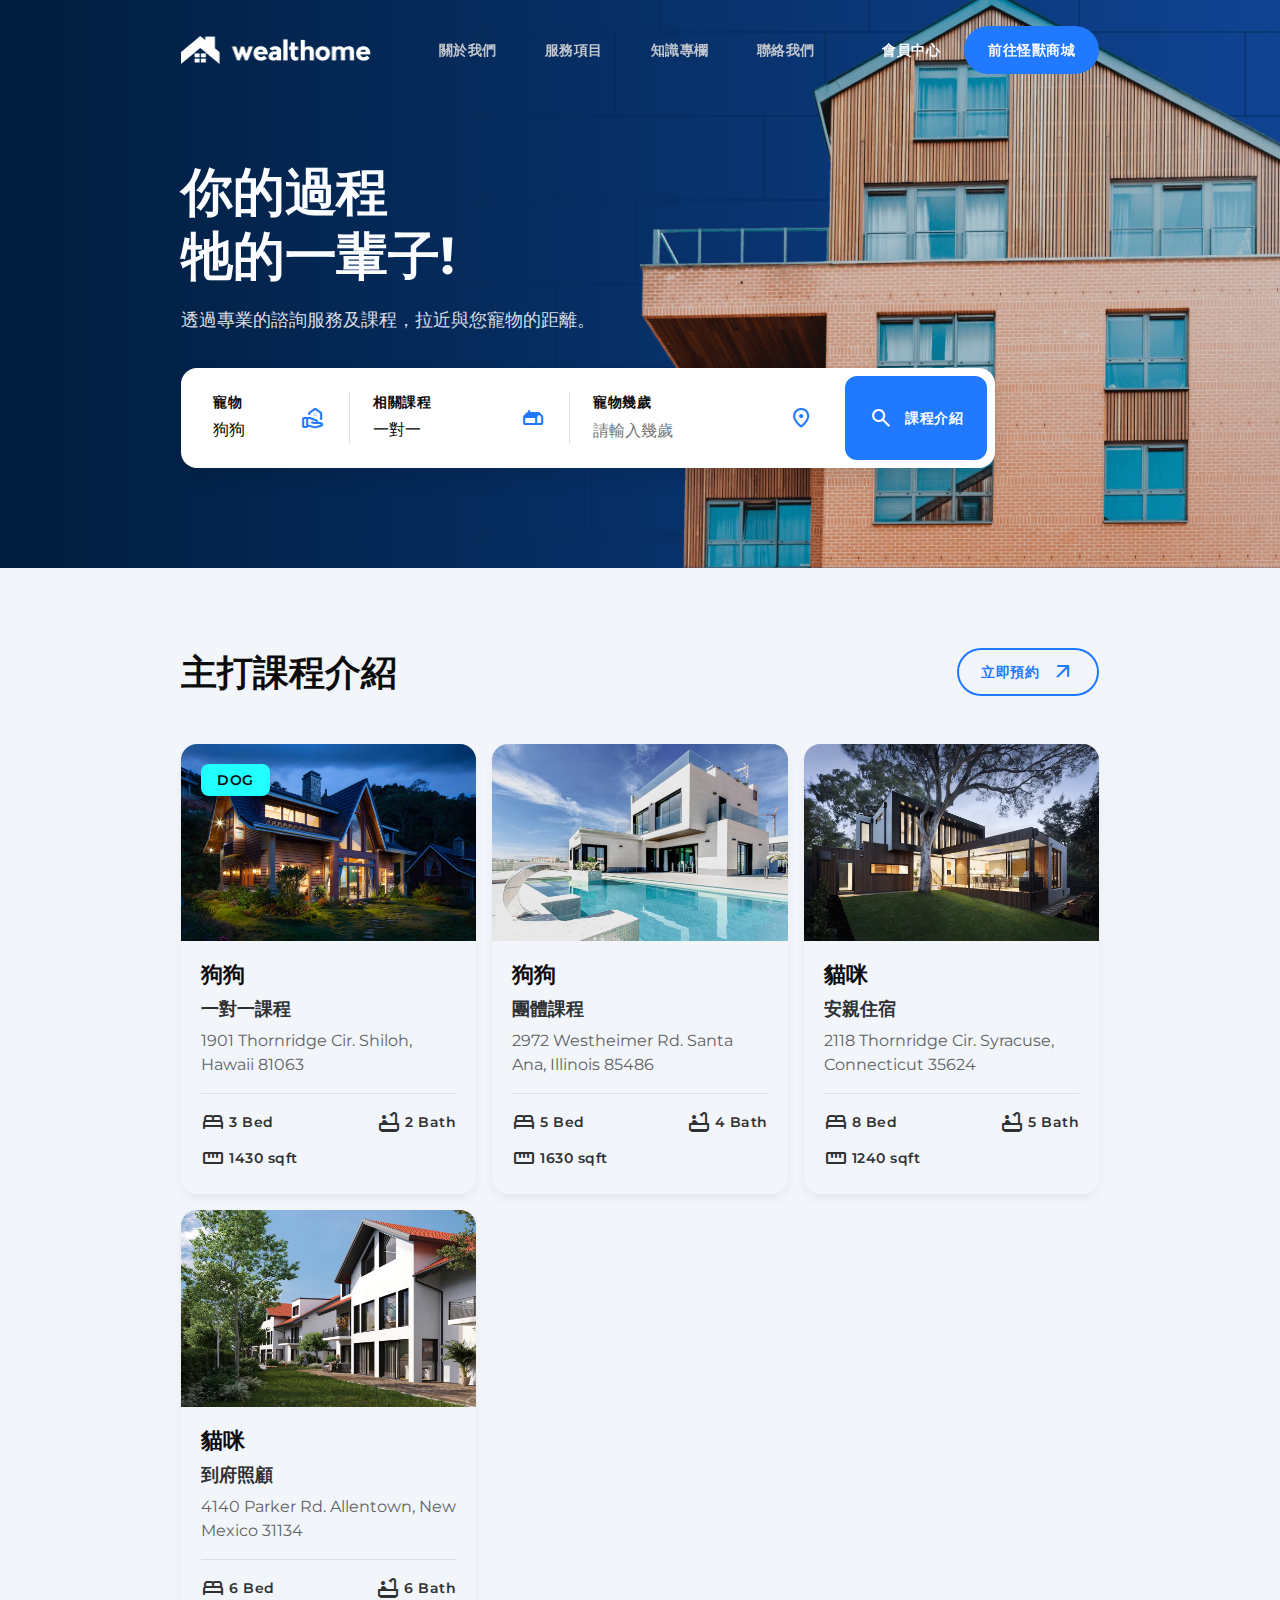
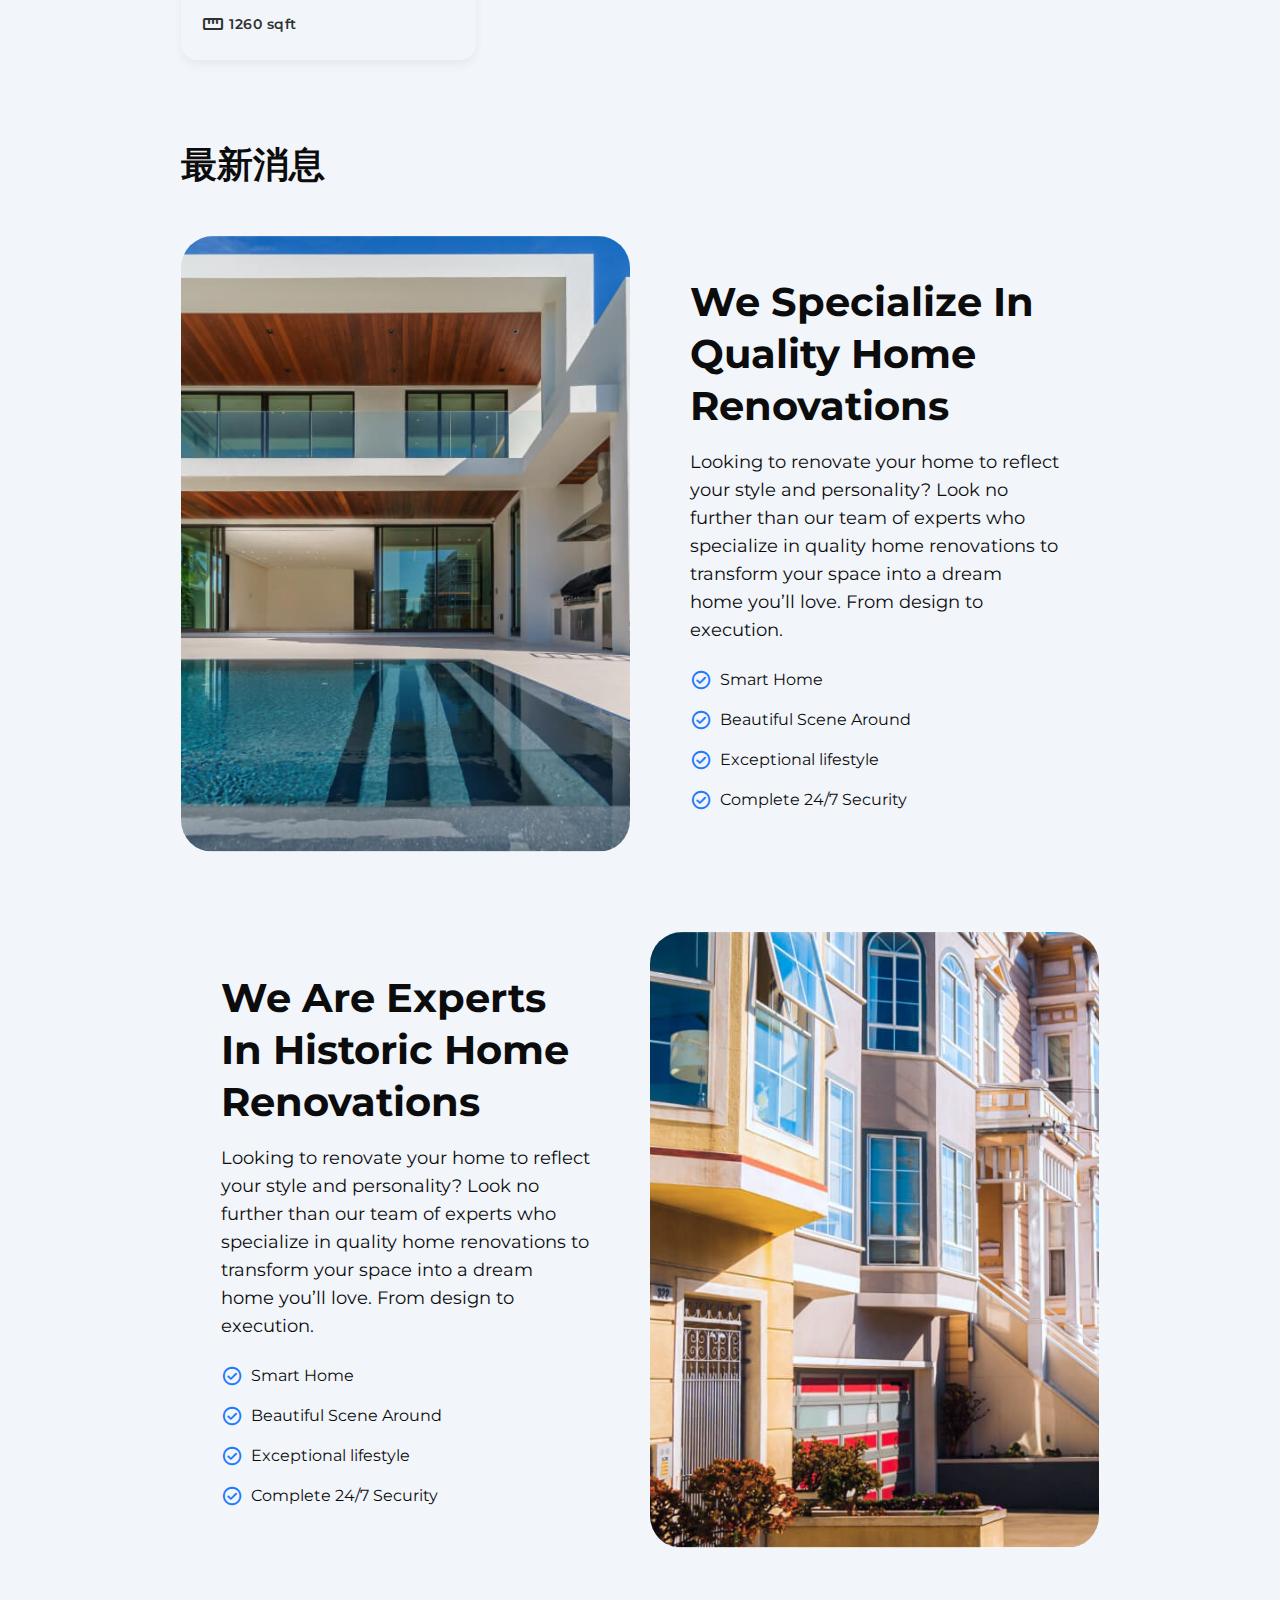
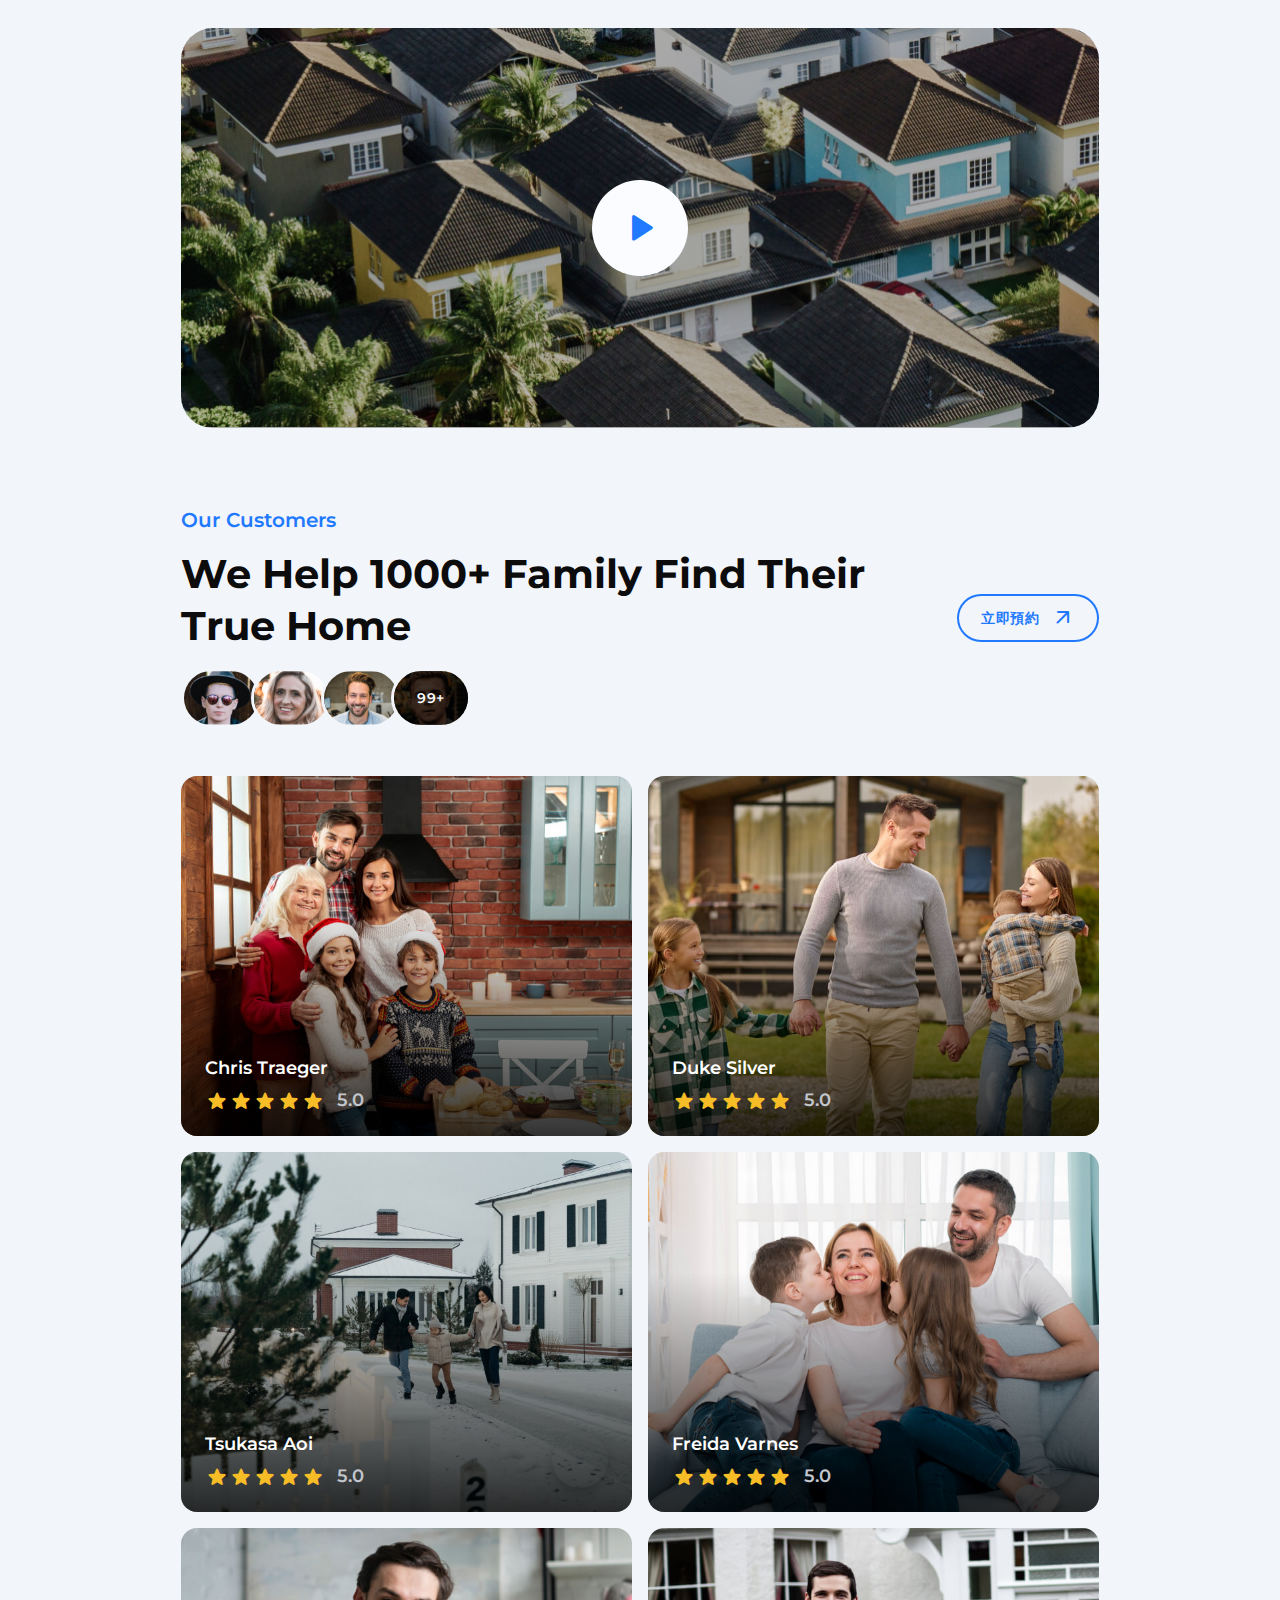
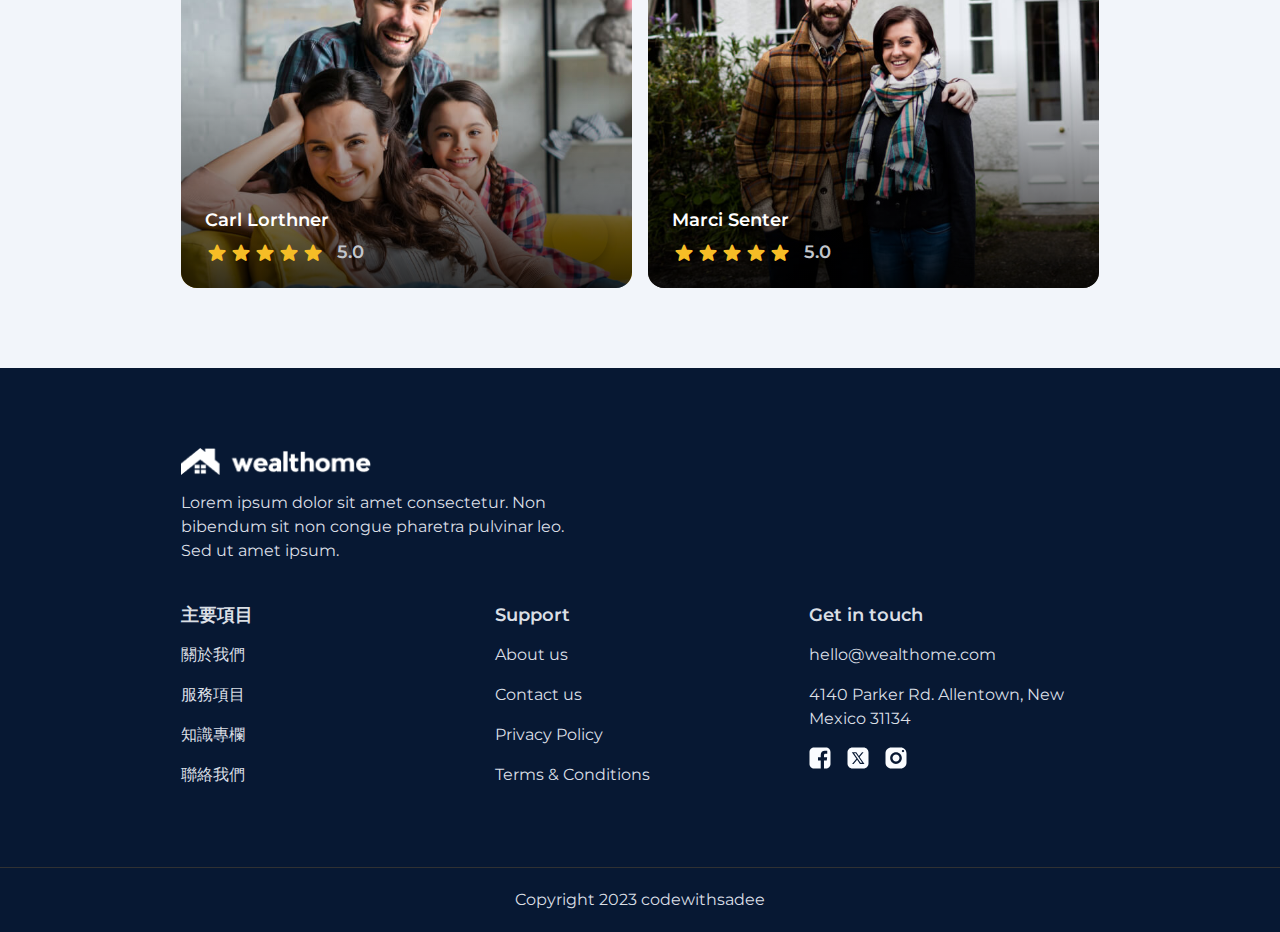
==== index.html @ 46a39a39 "version1" ====
<!DOCTYPE html>
<html lang="en">

<head>
    <meta charset="UTF-8">
    <meta name="viewport" content="width=device-width, initial-scale=1.0">

    <!-- 
    - primary meta tags
  -->
    <title>Wealthome</title>
    <meta name="title" content="Wealthome">
    <meta name="description" content="This is a realestate website devloped by codewithsadee">

    <!-- 
    - favicon 
  -->
    <link rel="shortcut icon" href="./favicon.svg" type="image/svg+xml">

    <!-- 
    - google font link
  -->
    <link rel="preconnect" href="https://fonts.googleapis.com">
    <link rel="preconnect" href="https://fonts.gstatic.com" crossorigin>
    <link href="https://fonts.googleapis.com/css2?family=Montserrat:wght@400;600;700&display=swap" rel="stylesheet">

    <!-- 
    - google icon link
  -->
    <link rel="stylesheet" href="https://fonts.googleapis.com/css2?family=Material+Symbols+Rounded:opsz,wght,FILL,GRAD@24,400,0..1,0" />

    <!-- 
    - custom css link
  -->
    <link rel="stylesheet" href="./assets/css/style.css">

    <!-- 
    - custom js link
  -->
    <script src="./assets/js/script.js" defer></script>

    <!-- 
    - preload images
  -->

</head>

<body>

    <!-- 
    - #HEADER
  -->

    <header class="header" data-header>
        <div class="container">

            <a href="#" class="logo">
                <img src="./assets/images/logo.png" width="190" height="28" alt="wealthome">
            </a>
            <nav class="navbar" data-navbar>

                <ul class="navbar-list">
                    <li>
                        <a href="#" class="navbar-link label-medium">關於我們</a>
                    </li>

                    <li>
                        <a href="#" class="navbar-link label-medium">服務項目</a>
                    </li>

                    <li>
                        <a href="#" class="navbar-link label-medium">知識專欄</a>
                    </li>

                    <li>
                        <a href="#" class="navbar-link label-medium">聯絡我們</a>
                    </li>

                </ul>

                <div class="navbar-wrapper">
                    <a href="#" class="btn-link label-medium">會員中心</a>

                    <a href="#" class="btn btn-fill label-medium">前往怪獸商城</a>
                </div>

            </nav>

            <button class="nav-toggle-btn icon-btn" aria-label="toggle navbar" data-nav-toggler>
        <span class="material-symbols-rounded open" aria-hidden="true">menu</span>

        <span class="material-symbols-rounded close" aria-hidden="true">close</span>
      </button>

        </div>
    </header>





    <main>
        <article>

            <!-- 
        - #HERO
      -->

            <section class="hero">
                <div class="container">

                    <div class="hero-content">

                        <h1 class="headline-large hero-title">你的過程<br/>牠的一輩子!</h1>

                        <p class="body-large hero-text">
                            透過專業的諮詢服務及課程，拉近與您寵物的距離。
                        </p>

                        <form action="./" method="get" class="search-bar">

                            <label class="search-item">
                <span class="label-medium label">寵物</span>

                <select name="want-to" class="search-item-field body-medium">
                  <option value="buy" selected>狗狗</option>
                  <option value="sell" >貓咪</option>
                </select>

                <span class="material-symbols-rounded" aria-hidden="true">real_estate_agent</span>
              </label>

                            <label class="search-item">
                <span class="label-medium label">相關課程</span>

                <select name="property-type" class="search-item-field body-medium">
                  <option value="any" selected>一對一</option>
                  <option value="houses" >團體</option>
                  <option value="apartments" >到府照顧</option>
                  <option value="villa" >安親住宿</option>
                </select>

                <span class="material-symbols-rounded" aria-hidden="true">gite</span>
              </label>

                            <label class="search-item">
                <span class="label-medium label">寵物幾歲</span>

                <input type="text" name="location" placeholder="請輸入幾歲" class="search-item-field body-medium">

                <span class="material-symbols-rounded" aria-hidden="true">location_on</span>
              </label>

                            <button type="submit" class="search-btn">
                <span class="material-symbols-rounded" aria-hidden="true">search</span>

                <span class="label-medium">課程介紹</span>
              </button>

                        </form>

                    </div>

                    <img src="./assets/images/hero.png" width="816" height="659" role="presentation" class="hero-banner">

                    <img src="./assets/images/bg-pattern.png" width="1240" height="840" role="presentation" class="bg-pattern">

                </div>
            </section>





            <!-- 
        - #PROPERTY SECTION
      -->

            <section class="section property" aria-labelledby="property-label">
                <div class="container">

                    <div class="title-wrapper">

                        <div>
                            <h2 class="section-title headline-small">主打課程介紹</h2>
                        </div>

                        <a href="#" class="btn btn-outline">
                            <span class="label-medium">立即預約</span>

                            <span class="material-symbols-rounded" aria-hidden="true">arrow_outward</span>
                        </a>

                    </div>

                    <div class="property-list">

                        <div class="card">

                            <div class="card-banner">

                                <figure class="img-holder" style="--width: 585; --height: 390;">
                                    <img src="./assets/images/property-1.jpg" width="585" height="390" alt="COVA Home Realty" class="img-cover">
                                </figure>

                                <span class="badge label-medium">DOG</span>

                                <button class="icon-btn fav-btn" aria-label="add to favorite" data-toggle-btn>
                  <span class="material-symbols-rounded" aria-hidden="true">favorite</span>
                </button>

                            </div>

                            <div class="card-content">

                                <span class="title-large">狗狗</span>

                                <h3>
                                    <a href="#" class="title-small card-title">一對一課程</a>
                                </h3>

                                <address class="body-medium card-text">
                  1901 Thornridge Cir. Shiloh, Hawaii 81063
                </address>

                                <div class="card-meta-list">

                                    <div class="meta-item">
                                        <span class="material-symbols-rounded meta-icon" aria-hidden="true">bed</span>

                                        <span class="meta-text label-medium">3 Bed</span>
                                    </div>

                                    <div class="meta-item">
                                        <span class="material-symbols-rounded meta-icon" aria-hidden="true">bathtub</span>

                                        <span class="meta-text label-medium">2 Bath</span>
                                    </div>

                                    <div class="meta-item">
                                        <span class="material-symbols-rounded meta-icon" aria-hidden="true">straighten</span>

                                        <span class="meta-text label-medium">1430 sqft </span>
                                    </div>

                                </div>

                            </div>

                        </div>

                        <div class="card">

                            <div class="card-banner">

                                <figure class="img-holder" style="--width: 585; --height: 390;">
                                    <img src="./assets/images/property-2.jpg" width="585" height="390" alt="Exit Realty" class="img-cover">
                                </figure>

                                <button class="icon-btn fav-btn" aria-label="add to favorite" data-toggle-btn>
                  <span class="material-symbols-rounded" aria-hidden="true">favorite</span>
                </button>

                            </div>

                            <div class="card-content">

                                <span class="title-large">狗狗</span>

                                <h3>
                                    <a href="#" class="title-small card-title">團體課程</a>
                                </h3>

                                <address class="body-medium card-text">
                  2972 Westheimer Rd. Santa Ana, Illinois 85486
                </address>

                                <div class="card-meta-list">

                                    <div class="meta-item">
                                        <span class="material-symbols-rounded meta-icon" aria-hidden="true">bed</span>

                                        <span class="meta-text label-medium">5 Bed</span>
                                    </div>

                                    <div class="meta-item">
                                        <span class="material-symbols-rounded meta-icon" aria-hidden="true">bathtub</span>

                                        <span class="meta-text label-medium">4 Bath</span>
                                    </div>

                                    <div class="meta-item">
                                        <span class="material-symbols-rounded meta-icon" aria-hidden="true">straighten</span>

                                        <span class="meta-text label-medium">1630 sqft </span>
                                    </div>

                                </div>

                            </div>

                        </div>

                        <div class="card">

                            <div class="card-banner">

                                <figure class="img-holder" style="--width: 585; --height: 390;">
                                    <img src="./assets/images/property-3.jpg" width="585" height="390" alt="The Real Estate Group" class="img-cover">
                                </figure>

                                <button class="icon-btn fav-btn" aria-label="add to favorite" data-toggle-btn>
                  <span class="material-symbols-rounded" aria-hidden="true">favorite</span>
                </button>

                            </div>

                            <div class="card-content">

                                <span class="title-large">貓咪</span>

                                <h3>
                                    <a href="#" class="title-small card-title">安親住宿</a>
                                </h3>

                                <address class="body-medium card-text">
                  2118 Thornridge Cir. Syracuse, Connecticut 35624
                </address>

                                <div class="card-meta-list">

                                    <div class="meta-item">
                                        <span class="material-symbols-rounded meta-icon" aria-hidden="true">bed</span>

                                        <span class="meta-text label-medium">8 Bed</span>
                                    </div>

                                    <div class="meta-item">
                                        <span class="material-symbols-rounded meta-icon" aria-hidden="true">bathtub</span>

                                        <span class="meta-text label-medium">5 Bath</span>
                                    </div>

                                    <div class="meta-item">
                                        <span class="material-symbols-rounded meta-icon" aria-hidden="true">straighten</span>

                                        <span class="meta-text label-medium">1240 sqft </span>
                                    </div>

                                </div>

                            </div>

                        </div>

                        <div class="card">

                            <div class="card-banner">

                                <figure class="img-holder" style="--width: 585; --height: 390;">
                                    <img src="./assets/images/property-4.jpg" width="585" height="390" alt="757 Realty" class="img-cover">
                                </figure>

                                <button class="icon-btn fav-btn" aria-label="add to favorite" data-toggle-btn>
                  <span class="material-symbols-rounded" aria-hidden="true">favorite</span>
                </button>

                            </div>

                            <div class="card-content">

                                <span class="title-large">貓咪</span>

                                <h3>
                                    <a href="#" class="title-small card-title">到府照顧</a>
                                </h3>

                                <address class="body-medium card-text">
                  4140 Parker Rd. Allentown, New Mexico 31134
                </address>

                                <div class="card-meta-list">

                                    <div class="meta-item">
                                        <span class="material-symbols-rounded meta-icon" aria-hidden="true">bed</span>

                                        <span class="meta-text label-medium">6 Bed</span>
                                    </div>

                                    <div class="meta-item">
                                        <span class="material-symbols-rounded meta-icon" aria-hidden="true">bathtub</span>

                                        <span class="meta-text label-medium">6 Bath</span>
                                    </div>

                                    <div class="meta-item">
                                        <span class="material-symbols-rounded meta-icon" aria-hidden="true">straighten</span>

                                        <span class="meta-text label-medium">1260 sqft </span>
                                    </div>

                                </div>

                            </div>

                        </div>

                    </div>

                </div>

            </section>
            <div class="container">
                <div class="title-wrapper">
                    <div>
                        <h2 class="section-title headline-small">最新消息</h2>
                    </div>
                </div>
            </div>




            <!-- 
        - #FEATURE
      -->

            <section class="section feature" aria-labelledby="feature-label">

                <div class="container">


                    <figure class="feature-banner">
                        <img src="./assets/images/feature-banner-1.jpg" width="1020" height="690" loading="lazy" alt="feature banner" class="img-cover">
                    </figure>

                    <div class="feature-content">

                        <h2 class="headline-medium" id="feature-label">
                            We Specialize In Quality Home Renovations
                        </h2>

                        <p class="body-large feature-text">
                            Looking to renovate your home to reflect your style and personality? Look no further than our team of experts who specialize in quality home renovations to transform your space into a dream home you’ll love. From design to execution.
                        </p>

                        <ul class="feature-list">

                            <li class="feautre-item">
                                <span class="material-symbols-rounded feature-icon" aria-hidden="true">check_circle</span>

                                <span class="body-medium">Smart Home</span>
                            </li>

                            <li class="feautre-item">
                                <span class="material-symbols-rounded feature-icon" aria-hidden="true">check_circle</span>

                                <span class="body-medium">Beautiful Scene Around</span>
                            </li>

                            <li class="feautre-item">
                                <span class="material-symbols-rounded feature-icon" aria-hidden="true">check_circle</span>

                                <span class="body-medium">Exceptional lifestyle</span>
                            </li>

                            <li class="feautre-item">
                                <span class="material-symbols-rounded feature-icon" aria-hidden="true">check_circle</span>

                                <span class="body-medium">Complete 24/7 Security</span>
                            </li>

                        </ul>

                    </div>

                </div>
            </section>


            <section class="section feature feature-2" aria-labelledby="feature-label-2">
                <div class="container">

                    <figure class="feature-banner">
                        <img src="./assets/images/feature-banner-2.jpg" width="1020" height="690" loading="lazy" alt="feature banner" class="img-cover">
                    </figure>

                    <div class="feature-content">

                        <h2 class="headline-medium" id="feature-label-2">
                            We Are Experts In Historic Home Renovations
                        </h2>

                        <p class="body-large feature-text">
                            Looking to renovate your home to reflect your style and personality? Look no further than our team of experts who specialize in quality home renovations to transform your space into a dream home you’ll love. From design to execution.
                        </p>

                        <ul class="feature-list">

                            <li class="feautre-item">
                                <span class="material-symbols-rounded feature-icon" aria-hidden="true">check_circle</span>

                                <span class="body-medium">Smart Home</span>
                            </li>

                            <li class="feautre-item">
                                <span class="material-symbols-rounded feature-icon" aria-hidden="true">check_circle</span>

                                <span class="body-medium">Beautiful Scene Around</span>
                            </li>

                            <li class="feautre-item">
                                <span class="material-symbols-rounded feature-icon" aria-hidden="true">check_circle</span>

                                <span class="body-medium">Exceptional lifestyle</span>
                            </li>

                            <li class="feautre-item">
                                <span class="material-symbols-rounded feature-icon" aria-hidden="true">check_circle</span>

                                <span class="body-medium">Complete 24/7 Security</span>
                            </li>

                        </ul>

                    </div>

                </div>
            </section>





            <!-- 
        - #VIDEO
      -->

            <section class="section video">
                <div class="container">

                    <div class="video-card">
                        <button class="play-btn" aria-label="play video">
              <span class="material-symbols-rounded" aria-hidden="true">play_arrow</span>
            </button>
                    </div>

                </div>
            </section>






            <!-- 
        - #STORY
      -->

            <section class="section story">
                <div class="container">

                    <div class="title-wrapper">

                        <div>
                            <p class="section-subtitle title-medium">Our Customers</p>

                            <h2 class="section-title headline-medium">We Help 1000+ Family Find Their True Home</h2>

                            <ul class="avatar-list">

                                <li class="avatar">
                                    <img src="./assets/images/avatar-1.jpg" width="120" height="80" loading="lazy" alt="John smith" class="img-cover">
                                </li>

                                <li class="avatar">
                                    <img src="./assets/images/avatar-2.jpg" width="120" height="80" loading="lazy" alt="Jane smith" class="img-cover">
                                </li>

                                <li class="avatar">
                                    <img src="./assets/images/avatar-3.jpg" width="120" height="80" loading="lazy" alt="John smith" class="img-cover">
                                </li>

                                <li class="avatar">
                                    <img src="./assets/images/avatar-4.jpg" width="120" height="80" loading="lazy" alt="Jane smith" class="img-cover">

                                    <div class="overlay-content">
                                        <span class="label-medium">99+</span>
                                    </div>
                                </li>

                            </ul>
                        </div>

                        <a href="#" class="btn btn-outline">
                            <span class="label-medium">立即預約</span>

                            <span class="material-symbols-rounded" aria-hidden="true">arrow_outward</span>
                        </a>

                    </div>

                    <ul class="story-list">

                        <li class="story-card" style="background-image: url('./assets/images/story-1.jpg')">
                            <a href="#" class="overlay-content">

                                <div>
                                    <h3 class="title-small">Chris Traeger</h3>

                                    <div class="rating-wrapper">
                                        <span class="material-symbols-rounded" aria-hidden="true">star</span>
                                        <span class="material-symbols-rounded" aria-hidden="true">star</span>
                                        <span class="material-symbols-rounded" aria-hidden="true">star</span>
                                        <span class="material-symbols-rounded" aria-hidden="true">star</span>
                                        <span class="material-symbols-rounded" aria-hidden="true">star</span>

                                        <data class="title-small rating-text" value="5">5.0</data>
                                    </div>
                                </div>

                                <figure class="card-avatar">
                                    <img src="./assets/images/story-avatar-1.jpg" width="56" height="56" loading="lazy" alt="Chris Traeger" class="img-cover">
                                </figure>

                            </a>
                        </li>

                        <li class="story-card" style="background-image: url('./assets/images/story-2.jpg')">
                            <a href="#" class="overlay-content">

                                <div>
                                    <h3 class="title-small">Duke Silver</h3>

                                    <div class="rating-wrapper">
                                        <span class="material-symbols-rounded" aria-hidden="true">star</span>
                                        <span class="material-symbols-rounded" aria-hidden="true">star</span>
                                        <span class="material-symbols-rounded" aria-hidden="true">star</span>
                                        <span class="material-symbols-rounded" aria-hidden="true">star</span>
                                        <span class="material-symbols-rounded" aria-hidden="true">star</span>

                                        <data class="title-small rating-text" value="5">5.0</data>
                                    </div>
                                </div>

                                <figure class="card-avatar">
                                    <img src="./assets/images/story-avatar-2.jpg" width="56" height="56" loading="lazy" alt="Duke Silver" class="img-cover">
                                </figure>

                            </a>
                        </li>

                        <li class="story-card" style="background-image: url('./assets/images/story-3.jpg')">
                            <a href="#" class="overlay-content">

                                <div>
                                    <h3 class="title-small">Tsukasa Aoi</h3>

                                    <div class="rating-wrapper">
                                        <span class="material-symbols-rounded" aria-hidden="true">star</span>
                                        <span class="material-symbols-rounded" aria-hidden="true">star</span>
                                        <span class="material-symbols-rounded" aria-hidden="true">star</span>
                                        <span class="material-symbols-rounded" aria-hidden="true">star</span>
                                        <span class="material-symbols-rounded" aria-hidden="true">star</span>

                                        <data class="title-small rating-text" value="5">5.0</data>
                                    </div>
                                </div>

                                <figure class="card-avatar">
                                    <img src="./assets/images/story-avatar-3.jpg" width="56" height="56" loading="lazy" alt="Tsukasa Aoi" class="img-cover">
                                </figure>

                            </a>
                        </li>

                        <li class="story-card" style="background-image: url('./assets/images/story-4.jpg')">
                            <a href="#" class="overlay-content">

                                <div>
                                    <h3 class="title-small">Freida Varnes</h3>

                                    <div class="rating-wrapper">
                                        <span class="material-symbols-rounded" aria-hidden="true">star</span>
                                        <span class="material-symbols-rounded" aria-hidden="true">star</span>
                                        <span class="material-symbols-rounded" aria-hidden="true">star</span>
                                        <span class="material-symbols-rounded" aria-hidden="true">star</span>
                                        <span class="material-symbols-rounded" aria-hidden="true">star</span>

                                        <data class="title-small rating-text" value="5">5.0</data>
                                    </div>
                                </div>

                                <figure class="card-avatar">
                                    <img src="./assets/images/story-avatar-4.jpg" width="56" height="56" loading="lazy" alt="Freida Varnes" class="img-cover">
                                </figure>

                            </a>
                        </li>

                        <li class="story-card" style="background-image: url('./assets/images/story-5.jpg')">
                            <a href="#" class="overlay-content">

                                <div>
                                    <h3 class="title-small">Carl Lorthner</h3>

                                    <div class="rating-wrapper">
                                        <span class="material-symbols-rounded" aria-hidden="true">star</span>
                                        <span class="material-symbols-rounded" aria-hidden="true">star</span>
                                        <span class="material-symbols-rounded" aria-hidden="true">star</span>
                                        <span class="material-symbols-rounded" aria-hidden="true">star</span>
                                        <span class="material-symbols-rounded" aria-hidden="true">star</span>

                                        <data class="title-small rating-text" value="5">5.0</data>
                                    </div>
                                </div>

                                <figure class="card-avatar">
                                    <img src="./assets/images/story-avatar-5.jpg" width="56" height="56" loading="lazy" alt="Carl Lorthner" class="img-cover">
                                </figure>

                            </a>
                        </li>

                        <li class="story-card" style="background-image: url('./assets/images/story-6.jpg')">
                            <a href="#" class="overlay-content">

                                <div>
                                    <h3 class="title-small">Marci Senter</h3>

                                    <div class="rating-wrapper">
                                        <span class="material-symbols-rounded" aria-hidden="true">star</span>
                                        <span class="material-symbols-rounded" aria-hidden="true">star</span>
                                        <span class="material-symbols-rounded" aria-hidden="true">star</span>
                                        <span class="material-symbols-rounded" aria-hidden="true">star</span>
                                        <span class="material-symbols-rounded" aria-hidden="true">star</span>

                                        <data class="title-small rating-text" value="5">5.0</data>
                                    </div>
                                </div>

                                <figure class="card-avatar">
                                    <img src="./assets/images/story-avatar-6.jpg" width="56" height="56" loading="lazy" alt="Marci Senter" class="img-cover">
                                </figure>

                            </a>
                        </li>

                    </ul>

                </div>
            </section>

        </article>
    </main>





    <!-- 
    - #FOOTER
  -->

    <footer class="footer">

        <div class="footer-top">
            <div class="container">

                <div class="footer-brand">
                    <a href="#" class="logo">
                        <img src="./assets/images/logo.png" width="190" height="28" alt="wealthome">
                    </a>

                    <p class="body-medium footer-text">
                        Lorem ipsum dolor sit amet consectetur. Non bibendum sit non congue pharetra pulvinar leo. Sed ut amet ipsum.
                    </p>
                </div>

                <nav class="footer-nav" aria-labelledby="nav-label-1">
                    <p class="title-small footer-list-title" id="nav-label-1">主要項目</p>

                    <ul class="footer-list">

                        <li>
                            <a href="#" class="body-medium footer-link">關於我們</a>
                        </li>

                        <li>
                            <a href="#" class="body-medium footer-link">服務項目</a>
                        </li>

                        <li>
                            <a href="#" class="body-medium footer-link">知識專欄</a>
                        </li>

                        <li>
                            <a href="#" class="body-medium footer-link">聯絡我們</a>
                        </li>

                    </ul>
                </nav>

                <nav class="footer-nav" aria-labelledby="nav-label-2">
                    <p class="title-small footer-list-title" id="nav-label-2">Support</p>

                    <ul class="footer-list">

                        <li>
                            <a href="#" class="body-medium footer-link">About us</a>
                        </li>

                        <li>
                            <a href="#" class="body-medium footer-link">Contact us</a>
                        </li>

                        <li>
                            <a href="#" class="body-medium footer-link">Privacy Policy</a>
                        </li>

                        <li>
                            <a href="#" class="body-medium footer-link">Terms & Conditions</a>
                        </li>

                    </ul>
                </nav>

                <nav class="footer-nav" aria-labelledby="nav-label-3">
                    <p class="title-small footer-list-title" id="nav-label-3">Get in touch</p>

                    <ul class="footer-list">

                        <li>
                            <a href="#" class="body-medium footer-link">hello@wealthome.com</a>
                        </li>

                        <li>
                            <address class="address body-medium">
                4140 Parker Rd. Allentown, New Mexico 31134
              </address>
                        </li>

                        <li>

                            <ul class="social-list">

                                <li>
                                    <a href="#" class="social-link">
                                        <img src="./assets/images/facebook.svg" alt="facebook">
                                    </a>
                                </li>

                                <li>
                                    <a href="#" class="social-link">
                                        <img src="./assets/images/twitter.svg" alt="twitter">
                                    </a>
                                </li>

                                <li>
                                    <a href="#" class="social-link">
                                        <img src="./assets/images/insta.svg" alt="instagram">
                                    </a>
                                </li>

                            </ul>

                        </li>

                    </ul>
                </nav>

            </div>
        </div>

        <div class="footer-bottom">
            <div class="container">

                <p class="copyright body-medium">
                    Copyright 2023 codewithsadee
                </p>

            </div>
        </div>

    </footer>

</body>

</html>
---- assets/css/style.css ----
/*-----------------------------------*\
  #style.css
\*-----------------------------------*/

/**
 * copyright 2023 codewithsadee
 */





/*-----------------------------------*\
  #CUSTOM PROPERTY
\*-----------------------------------*/

:root {

  /**
   * COLORS
   */

  --white: #FFFFFF;
  --yellow: #F6BD26;
  --primary-100: #2179FF;
  --primary-90: #1E6DE5;
  --primary-80: #1B61CC;
  --primary-70: #1755B2;
  --primary-40: #0D3166;
  --primary-20: #071833;
  --secondary-100: #21FFFF;
  --secondary-20: #073333;
  --neutral-100: #FAFCFF;
  --neutral-98: #F2F5FA;
  --neutral-95: #E9ECF2;
  --neutral-90: #DADFE5;
  --neutral-80: #C2C6CC;
  --neutral-60: #919499;
  --neutral-50: #797C80;
  --neutral-40: #616366;
  --neutral-30: #494A4D;
  --neutral-20: #303133;
  --neutral-10: #18191A;
  --neutral-5: #0C0C0D;
  --error-100: #FF2134;

  /* gradient */
  --gradient: linear-gradient(270deg, #0F4392 0%, #001D3D 100%);

  /**
   * TYPOGRAPHY
   */
  
  /* font family */
  --font-primary: 'Montserrat', sans-serif;

  /* font size */
  --fs-base: 62.5%;
  --fs-headline-large: 3.6rem;
  --fs-headline-medium: 2.8rem;
  --fs-headline-small: 2.8rem;
  --fs-title-large: 2.2rem;
  --fs-title-medium: 2rem;
  --fs-title-small: 1.8rem;
  --fs-body-large: 1.6rem;
  --fs-body-medium: 1.6rem;
  --fs-label-large: 1.6rem;
  --fs-label-medium: 1.4rem;

  /* line height */
  --lh-headline-large: 44px;
  --lh-headline-medium: 36px;
  --lh-headline-small: 36px;
  --lh-title-large: 28px;
  --lh-title-medium: 24px;
  --lh-title-small: 24px;
  --lh-body-large: 24px;
  --lh-body-medium: 24px;
  --lh-label-large: 24px;
  --lh-label-medium: 20px;

  /* font weight */
  --weight-bold: 700;
  --weight-semiBold: 600;
  --weight-regular: 400;

  /* letter spacing */
  --traking-n-025: -0.25px;
  --traking-p-05: 0.5px;

  /**
   * RADIUS
   */

  --radius-small: 8px;
  --radius-medium: 12px;
  --radius-large: 16px;
  --radius-extra-large: 32px;
  --radius-full: 1000px;
  --radius-circle: 50%;

  /**
   * SHADOW
   */

  --shadow-1: 0px 2px 4px 0px #00000033;
  --shadow-2: 0px 5px 10px 0px #0000000D;
  --shadow-3: 0px 5px 10px 0px #00000033;
  --shadow-4: 0px 10px 20px 0px #0000001A;

  /**
   * TRANSITION
   */

  --transition-easing-quick: cubic-bezier(0, 0.7, 0.3, 1);
  --transition-duration-quick: 200ms;
  --transition-duration-smooth: 500ms;

}





/*-----------------------------------*\
  #RESET
\*-----------------------------------*/

*,
*::before,
*::after {
  margin: 0;
  padding: 0;
  box-sizing: border-box;
}

li { list-style: none; }

a,
img,
span,
input,
select,
button { display: block; }

a {
  color: inherit;
  text-decoration: none;
}

img { height: auto; }

input,
button,
select {
  background: none;
  border: none;
  font: inherit;
}

button { cursor: pointer; }

input,
select {
  width: 100%;
  outline: none;
}

address { font-style: normal; }

select {
  appearance: none;
  -webkit-appearance: none;
  -moz-appearance: none;
}

html {
  font-family: var(--font-primary);
  font-size: var(--fs-base);
  scroll-behavior: smooth;
}

body {
  background-color: var(--neutral-98);
  color: var(--neutral-5);
  font-size: var(--fs-body-medium);
  line-height: var(--lh-body-medium);
}

::-webkit-scrollbar { width: 12px; }

::-webkit-scrollbar-track { background-color: var(--neutral-90); }

::-webkit-scrollbar-thumb {
  background-color: var(--neutral-60);
  border-radius: 4px;
}





/*-----------------------------------*\
  #TYPOGRAPHY
\*-----------------------------------*/

.headline-large {
  font-size: var(--fs-headline-large);
  line-height: var(--lh-headline-large);
  font-weight: var(--weight-bold);
  letter-spacing: var(--traking-n-025);
}

.headline-medium {
  font-size: var(--fs-headline-medium);
  line-height: var(--lh-headline-medium);
  font-weight: var(--weight-bold);
}

.headline-small {
  font-size: var(--fs-headline-small);
  line-height: var(--lh-headline-small);
  font-weight: var(--weight-bold);
}

.title-large {
  font-size: var(--fs-title-large);
  line-height: var(--lh-title-large);
  font-weight: var(--weight-semiBold);
}

.title-medium {
  font-size: var(--fs-title-medium);
  line-height: var(--lh-title-medium);
  font-weight: var(--weight-semiBold);
}

.title-small {
  font-size: var(--fs-title-small);
  line-height: var(--lh-title-small);
  font-weight: var(--weight-semiBold);
}

.body-large {
  font-size: var(--fs-body-large);
  line-height: var(--lh-body-large);
  font-weight: var(--weight-regular);
}

.body-medium {
  font-size: var(--fs-body-medium);
  line-height: var(--lh-body-medium);
  font-weight: var(--weight-regular);
}

.label-medium {
  font-size: var(--fs-label-medium);
  line-height: var(--lh-label-medium);
  font-weight: var(--weight-semiBold);
  letter-spacing: var(--traking-p-05);
}





/*-----------------------------------*\
  #REUSED STYLE
\*-----------------------------------*/

.material-symbols-rounded {
  display: block;
  width: 1em;
  height: 1em;
  overflow: hidden;
  font-variation-settings: 
  'FILL' 0,
  'wght' 400,
  'GRAD' 0,
  'opsz' 24;
}

.container {
  padding-inline: 16px;
  max-width: 580px;
  width: 100%;
  margin-inline: auto;
}

.section { padding-block-end: 60px; }

.title-wrapper { margin-block-end: 32px; }

.img-holder {
  aspect-ratio: var(--width) / var(--height);
  background-color: var(--neutral-80);
  overflow: hidden;
}

.img-cover {
  width: 100%;
  height: 100%;
  object-fit: cover;
}





/*-----------------------------------*\
  #COMPONENT
\*-----------------------------------*/

/**
 * BUTTON
 */

.btn {
  display: flex;
  justify-content: center;
  align-items: center;
  gap: 12px;
  height: 48px;
  padding-inline: 24px;
  border-radius: var(--radius-full);
  max-width: max-content;
  transition: var(--transition-duration-quick) var(--transition-easing-quick);
}

.btn-fill {
  background-color: var(--primary-100);
  color: var(--neutral-100);
}

.btn-fill:where(:hover, :focus) {
  background-color: var(--primary-90);
  box-shadow: var(--shadow-1);
}

.btn-fill:where(:active, :focus-visible) { background-color: var(--primary-80); }

.btn-outline {
  color: var(--primary-100);
  box-shadow: inset 0 0 0 2px var(--primary-100);
}

.btn-outline:where(:hover, :focus, :focus-visible) { color: var(--neutral-100); }

.btn-outline:hover { background-color: var(--primary-100); }

.btn-outline:focus { background-color: var(--primary-90); }

.btn-outline:where(:active, :focus-visible) { background-color: var(--primary-80); }



/**
 * ICON BTN
 */

.icon-btn {
  height: 40px;
  width: 40px;
  display: grid;
  place-items: center;
  background-color: var(--neutral-100);
  color: var(--neutral-10);
  border-radius: var(--radius-small);
  box-shadow: var(--shadow-3);
  transition: var(--transition-duration-quick) var(--transition-easing-quick);
}

.icon-btn:where(:hover, :focus-visible) { background-color: var(--neutral-90); }



/**
 * BADGE
 */

.badge {
  height: 32px;
  max-width: max-content;
  display: grid;
  place-items: center;
  padding-inline: 16px;
  background-color: var(--secondary-100);
  border-radius: var(--radius-small);
  box-shadow: var(--shadow-3);
}



/**
 * CARD
 */

.card {
  border-radius: var(--radius-large);
  overflow: hidden;
  box-shadow: var(--shadow-2);
  transition: var(--transition-duration-quick) var(--transition-easing-quick);
}

.card:where(:hover, :focus-within) { box-shadow: var(--shadow-4); }

.card-banner { position: relative; }

.card-banner .img-cover {
  transition: var(--transition-duration-smooth) var(--transition-easing-quick);
}

.card:where(:hover, :focus-within) .img-cover {
  scale: 1.05;
  rotate: 2deg;
}

.card :where(.badge, .icon-btn) {
  position: absolute;
  top: 20px;
}

.card .badge { left: 20px; }

.card .icon-btn {
  right: 20px;
  opacity: 0;
  visibility: hidden;
  scale: 0.8;
  transition: var(--transition-duration-quick) var(--transition-easing-quick);
}

.fav-btn { color: var(--error-100); }

.fav-btn.active .material-symbols-rounded {
  font-variation-settings: 'FILL' 1;
}

.card:where(:hover, :focus-within) .icon-btn {
  scale: 1;
  opacity: 1;
  visibility: visible;
}

.card-content { padding: 20px 20px 24px; }

.card-title {
  margin-block: 8px;
  color: var(--neutral-20);
  white-space: nowrap;
  overflow: hidden;
  text-overflow: ellipsis;
  transition: var(--transition-duration-quick) var(--transition-easing-quick);
}

.card-title:where(:hover, :focus-visible) { color: var(--primary-100); }

.card-text { color: var(--neutral-40); }

.card-meta-list {
  padding-block-start: 16px;
  margin-block-start: 16px;
  border-block-start: 1px solid var(--neutral-90);
  display: flex;
  justify-content: space-between;
  align-items: center;
  flex-wrap: wrap;
  gap: 12px;
}

.card .meta-item {
  display: flex;
  align-items: center;
  gap: 4px;
  color: var(--neutral-20);
}





/*-----------------------------------*\
  #HEADER
\*-----------------------------------*/

.header {
  position: fixed;
  top: 0;
  left: 0;
  width: 100%;
  height: 100px;
  z-index: 4;
}

.header.active {
  animation: slide_in 500ms ease forwards;
  height: 72px;
  background-color: var(--primary-40);
}

@keyframes slide_in {
  0% { transform: translateY(-100%); }
  100% { transform: translateY(0); }
}

.header .container {
  position: relative;
  display: flex;
  justify-content: space-between;
  align-items: center;
  height: 100%;
}

.nav-toggle-btn .close,
.nav-toggle-btn.active .open { display: none; }

.nav-toggle-btn .open,
.nav-toggle-btn.active .close { display: block; }

.navbar {
  position: absolute;
  top: 85%;
  right: 16px;
  background-color: var(--neutral-100);
  min-width: 260px;
  padding: 10px;
  border-radius: var(--radius-large);
  box-shadow: var(--shadow-1);
  visibility: hidden;
  opacity: 0;
  scale: 0.4;
  transition: var(--transition-duration-quick) var(--transition-easing-quick);
  transform-origin: top right;
  z-index: 4;
}

.navbar.active {
  visibility: visible;
  opacity: 1;
  scale: 1;
}

.navbar,
.navbar-list,
.navbar-wrapper {
  display: grid;
  gap: 8px;
}

.navbar-link,
.btn-link {
  color: var(--neutral-30);
  padding: 6px 12px;
  transition: var(--transition-duration-quick) var(--transition-easing-quick);
}

.btn-link {
  border-block-start: 1px solid var(--neutral-90);
  padding-block-start: 14px;
}

:is(.navbar-link, .btn-link):is(:hover, :focus-visible),
.navbar-link.active { color: var(--primary-100); }

.navbar .btn { min-width: 100%; }





/*-----------------------------------*\
  #HERO
\*-----------------------------------*/

.hero-banner { display: none; }

.hero {
  position: relative;
  background-image: var(--gradient);
  color: var(--neutral-90);
  padding-block: 130px 60px;
  overflow: hidden;
  isolation: isolate;
}

.hero-title { color: var(--neutral-100); }

.hero-text { margin-block: 16px 32px; }

.search-bar {
  background: var(--white);
  display: grid;
  padding: 8px;
  gap: 8px;
  border-radius: 16px;
  box-shadow: var(--shadow-4);
}

.search-item {
  position: relative;
  color: var(--neutral-50);
}

.search-item .search-item-field {
  height: 76px;
  padding: 40px 16px 12px;
  border-radius: var(--radius-medium);
  transition: var(--transition-duration-quick) var(--transition-easing-quick);
  cursor: pointer;
}

.search-item .search-item-field:where(:hover, :focus) {
  background-color: var(--neutral-95);
}

.search-item :where(.label, .material-symbols-rounded) {
  position: absolute;
  pointer-events: none;
}

.search-item .label {
  top: 12px;
  left: 16px;
  color: var(--neutral-5);
}

.search-item .material-symbols-rounded {
  top: 50%;
  right: 16px;
  translate: 0 -50%;
  color: var(--primary-100);
}

.search-btn {
  background: var(--primary-100);
  color: var(--neutral-100);
  display: flex;
  justify-content: center;
  align-items: center;
  height: 64px;
  padding-inline: 24px;
  gap: 12px;
  border-radius: 12px;
  transition: var(--transition-duration-quick) var(--transition-easing-quick);
}

.search-btn:where(:hover, :focus) { background-color: var(--primary-80); }

.search-btn:where(:active, :focus-visible) { background-color: var(--primary-70); }

.hero .bg-pattern {
  position: absolute;
  top: 50%;
  left: 25%;
  right: 0;
  translate: 0 -50%;
  min-height: 100%;
  pointer-events: none;
  z-index: -2;
}





/*-----------------------------------*\
  #PROPERTY
\*-----------------------------------*/

.property { padding-block-start: 60px; }

.property .section-text {
  margin-block: 8px 16px;
  color: var(--neutral-30);
}

.property-list {
  display: grid;
  grid-template-columns: repeat(auto-fit, minmax(280px, 1fr));
  gap: 16px;
}





/*-----------------------------------*\
  #FEATURE
\*-----------------------------------*/

.feature-banner {
  aspect-ratio: 3 / 2;
  overflow: hidden;
  border-radius: var(--radius-extra-large);
}

.feature-content { padding: 24px 16px 0; }

.feature-content .feature-text { margin-block: 16px; }

.feature-text .feautre-item { color: var(--neutral-30); }

.feature-list {
  display: grid;
  gap: 12px;
}

.feautre-item {
  display: flex;
  align-items: center;
  gap: 8px;
}

.feature-icon {
  color: var(--primary-100);
  font-size: 2.2rem;
}





/*-----------------------------------*\
  #VIDEO
\*-----------------------------------*/

.video-card {
  height: 260px;
  border-radius: 32px;
  background: linear-gradient(0deg, #0000004D, #0000004d), url('../images/video-card.jpg');
  background-repeat: no-repeat;
  background-size: cover;
  display: grid;
  place-items: center;
}

.play-btn {
  width: 72px;
  height: 72px;
  display: grid;
  place-items: center;
  background-color: var(--neutral-100);
  color: var(--primary-100);
  border-radius: var(--radius-circle);
  animation: pulse 1.5s var(--transition-easing-quick) forwards infinite;
}

@keyframes pulse {
  0% { box-shadow: 0 0 0 0 #ffffff80; }
  100% { box-shadow: 0 0 0 20px #ffffff00; }
}

.play-btn .material-symbols-rounded {
  font-size: 4rem;
  font-variation-settings: 'FILL' 1;
}





/*-----------------------------------*\
  #STORY
\*-----------------------------------*/

.story .section-subtitle { color: var(--primary-100); }

.story .section-title { margin-block: 12px; }

.avatar-list { display: flex; }

.avatar {
  position: relative;
  width: 60px;
  height: 46px;
  border-radius: var(--radius-full);
  border: 3px solid var(--neutral-98);
  overflow: hidden;
}

.avatar:not(:first-child) { margin-inline-start: -10px; }

.avatar .overlay-content {
  position: absolute;
  inset: 0;
  display: grid;
  place-items: center;
  background-color: #000000BF;
  color: var(--neutral-100);
}

.story .title-wrapper {
  display: grid;
  gap: 16px;
}

.story-list {
  display: grid;
  gap: 16px;
}

.story-card {
  position: relative;
  height: 360px;
  background-repeat: no-repeat;
  background-size: cover;
  background-position: center;
  border-radius: var(--radius-large);
  overflow: hidden;
  transition: var(--transition-duration-quick) var(--transition-easing-quick);
}

.story-card:where(:hover, :focus-visible) { scale: 0.99; }

.story-card .overlay-content {
  position: absolute;
  inset: 0;
  background: linear-gradient(180deg, #00000000 33.33%, #000000cc 100%);
  color: var(--white);
  display: flex;
  justify-content: space-between;
  align-items: flex-end;
  padding: 24px;
}

.story-card .rating-wrapper {
  display: flex;
  align-items: center;
  margin-block-start: 8px;
}

.story-card .rating-text {
  margin-inline-start: 12px;
  color: var(--neutral-80);
}

.story-card .material-symbols-rounded {
  font-variation-settings: 'FILL' 1;
  color: var(--yellow);
}

.story-card .card-avatar {
  width: 56px;
  height: 56px;
  border-radius: var(--radius-circle);
  box-shadow: var(--shadow-3);
  overflow: hidden;
}





/*-----------------------------------*\
  #FOOTER
\*-----------------------------------*/

.footer {
  background-color: var(--primary-20);
  color: var(--neutral-90);
}

.footer-top .container {
  padding-block: 60px;
  display: grid;
  gap: 24px;
}

.footer-text { margin-block: 16px; }

.footer-list-title { margin-block-end: 16px; }

.footer-list {
  display: grid;
  gap: 16px;
}

.footer-link { transition: var(--transition-duration-quick) var(--transition-easing-quick); }

.footer-link:where(:hover, :focus-visible) { color: var(--primary-100); }

.social-list {
  display: flex;
  gap: 16px;
}

.footer-bottom { border-block-start: 1px solid var(--neutral-20); }

.footer-bottom .container {
  padding-block: 20px;
  display: grid;
  justify-content: center;
}





/*-----------------------------------*\
  #MEDIA QUERIES
\*-----------------------------------*/


/**
 * responsive for larger than 768px screen
 */

@media (min-width: 768px) {

  /**
   * CUSTOM PROPERTY
   */

  :root {

    /**
     * TYPOGRAPHY
     */

    /* font size */
    --fs-headline-large: 5.2rem;
    --fs-headline-medium: 4rem;
    --fs-headline-small: 3.6rem;

    /* line height */
    --lh-headline-large: 64px;
    --lh-headline-medium: 52px;
    --lh-headline-small: 48px;

  }



  /**
   * REUSED STYLE
   */

  .container { max-width: 720px; }

  .section { padding-block-end: 80px; }

  .title-wrapper,
  .story .title-wrapper {
    display: grid;
    grid-template-columns: 1fr max-content;
    align-items: center;
    gap: 40px;
    margin-block-end: 48px;
  }



  /**
   * HERO
   */

  .hero { padding-block: 160px 100px; }

  .search-bar {
    grid-template-columns: 160px 160px 1fr max-content;
    gap: 0;
  }

  .search-item .material-symbols-rounded { display: none; }

  .search-item:not(:last-of-type)::after {
    content: "";
    position: absolute;
    top: 16px;
    left: 100%;
    bottom: 16px;
    width: 1px;
    background-color: var(--neutral-90);
  }

  .search-btn {
    height: 100%;
    margin-inline-start: 8px;
  }



  /**
   * PROPERTY
   */

  .property { padding-block-start: 80px; }

  .property .section-text { margin-block-end: 0; }



  /**
   * FEATURE
   */

  .feature-content { padding-block-start: 32px; }

  .feature-content .feature-text {
    margin-block: 16px 24px;
    line-height: 28px;
  }

  .feature-list {
    grid-template-columns: 1fr 1fr;
    gap: 16px;
  }



  /**
   * VIDEO
   */

  .video-card { height: 400px; }

  .play-btn {
    width: 96px;
    height: 96px;
  }

  .play-btn .material-symbols-rounded { font-size: 4.8rem; }



  /**
   * STORY
   */

  .story .section-title { margin-block: 16px; }

  .avatar {
    width: 80px;
    height: 60px;
  }

  .story-list { grid-template-columns: 1fr 1fr; }



  /**
   * FOOTER
   */

  .footer-top .container {
    padding-block: 80px;
    grid-template-columns: repeat(3, 1fr);
  }

  .footer-brand { grid-column: 1 / 4; }

  .footer-text { max-width: 400px; }

}





/**
 * responsive for larger than 992px screen
 */

@media (min-width: 992px) {

  /**
   * CUSTOM PROPERTY
   */

  :root {

    /**
     * TYPOGRAPHY
     */
    
    /* font size */
    --fs-body-large: 1.8rem;

    /* line height */
    --lh-body-large: 32px;

  }



  /**
   * REUSED STYLE
   */

  .container { max-width: 950px; }



  /**
   * HEADER
   */

  .nav-toggle-btn { display: none; }

  .navbar,
  .navbar-list,
  .navbar-wrapper {
    all: unset;
    display: flex;
    align-items: center;
  }

  .navbar,
  .navbar-list { flex-grow: 1; }

  .navbar-list { justify-content: center; }

  .navbar-link,
  .btn-link {
    color: var(--neutral-80);
    line-height: 48px;
  }

  .navbar-link { padding: 0 24px; }

  :is(.navbar-link, .btn-link):is(:hover, :focus-visible),
  .navbar-link.active { color: var(--neutral-100); }

  .navbar-link.active { position: relative; }

  .navbar-link.active::before {
    content: "";
    position: absolute;
    left: 50%;
    translate: -50% 0;
    bottom: 8px;
    width: 4px;
    height: 4px;
    border-radius: var(--radius-circle);
    background-color: var(--neutral-100);
  }

  .btn-link {
    color: var(--neutral-100);
    border: none;
    padding: 0;
  }

  .navbar .btn { min-width: max-content; }

  .navbar-wrapper { gap: 24px; }



  /**
   * HERO
   */

  .hero .container {
    display: grid;
    grid-template-columns: repeat(12, 1fr);
    gap: 20px;
  }

  .hero-content { grid-column: 1 / 7; }

  .search-bar {
    min-width: max-content;
    grid-template-columns: 160px 220px 1fr max-content;
  }

  .search-item .search-item-field {
    height: 84px;
    padding-inline: 24px;
    padding-block-end: 16px;
  }

  .search-item .label {
    top: 16px;
    left: 24px;
  }

  .search-item .material-symbols-rounded {
    display: block;
    right: 24px;
  }

  .hero-banner {
    display: block;
    position: absolute;
    bottom: 0;
    left: 50%;
    max-width: 720px;
    z-index: -1;
  }



  /**
   * PROPERTY
   */

  .property .section-text { max-width: 640px; }



  /**
   * FEATURE
   */

  .feature .container {
    display: grid;
    grid-template-columns: 1fr 1fr;
    gap: 20px;
  }

  .feature-content { padding: 40px; }

  .feature-list { grid-template-columns: 1fr; }

  .feature-banner { aspect-ratio: auto; }

  .feature-2 .feature-banner { order: 1; }

}





/**
 * responsive for larger than 1440px screen
 */

@media (min-width: 1440px) {

  /**
   * CUSTOM PROPERTY
   */

  :root {

    /**
     * TYPOGRAPHY
     */

    /* font size */
    --fs-headline-large: 7.2rem;
    --fs-headline-medium: 5.4rem;

    /* line height */
    --lh-headline-large: 92px;
    --lh-headline-medium: 72px;

  }



  /**
   * REUSED STYLE
   */

  .container { max-width: 1460px; }



  /**
   * HERO
   */

  .hero .container {
    min-height: 580px;
    align-items: center;
  }

  .hero-content { grid-column: 1 / 6; }

  .hero-banner {
    max-width: 820px;
    width: 100%;
    left: calc(50% - 108px);
  }

  .hero .bg-pattern { left: 36%; }



  /**
   * FEATURE
   */

  .feature-content { padding: 60px; }

  .feature-list {
    grid-template-columns: 1fr 1fr;
    gap: 20px;
  }



  /**
   * STORY
   */

  .story .section-title { max-width: 820px; }

  .story-list { grid-template-columns: repeat(12, 1fr); }

  .story-card:where(:nth-child(1), :nth-child(6)) {
    grid-column: span 3;
  }

  .story-card:where(:nth-child(3), :nth-child(5)) {
    grid-column: span 4;
  }

  .story-card:where(:nth-child(2), :nth-child(4)) {
    grid-column: span 5;
  }



  /**
   * FOOTER
   */

  .footer-brand { grid-column: auto; }

  .footer-top .container { grid-template-columns: 580px repeat(3, 1fr); }

}
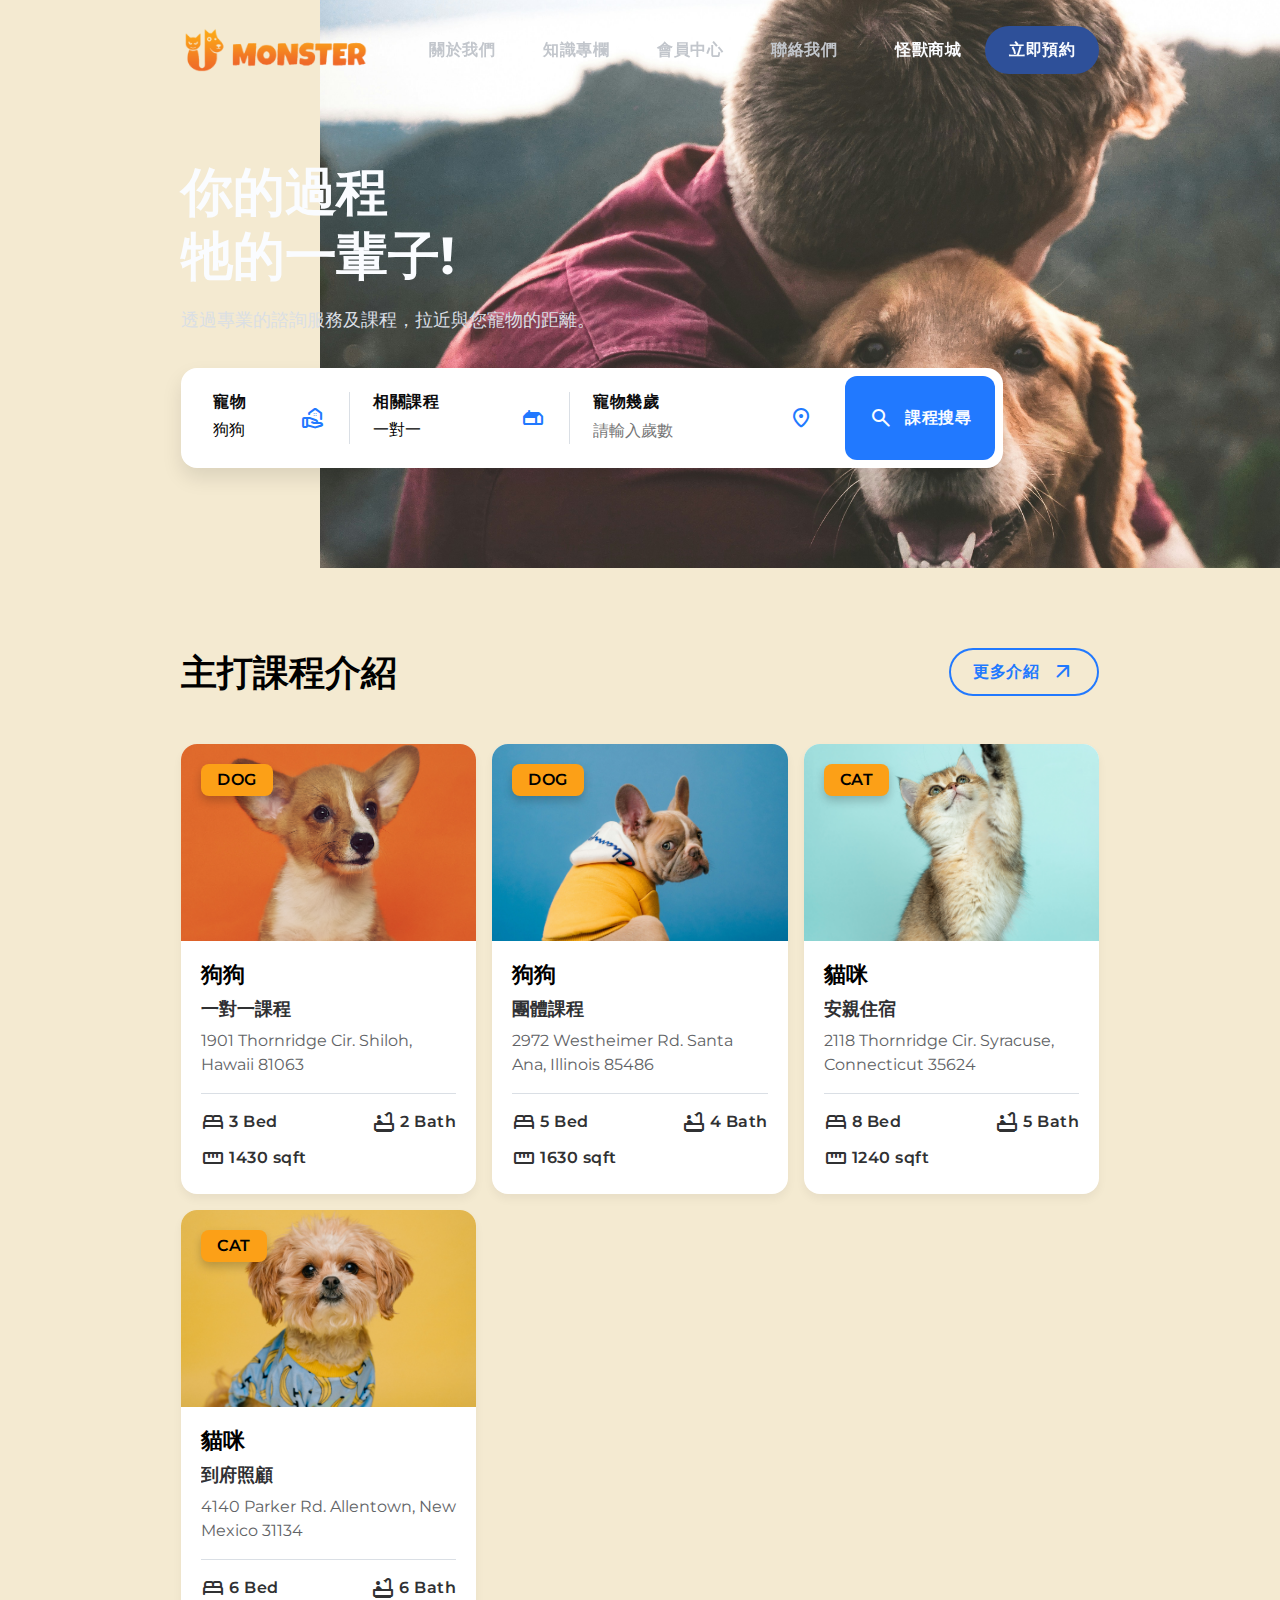
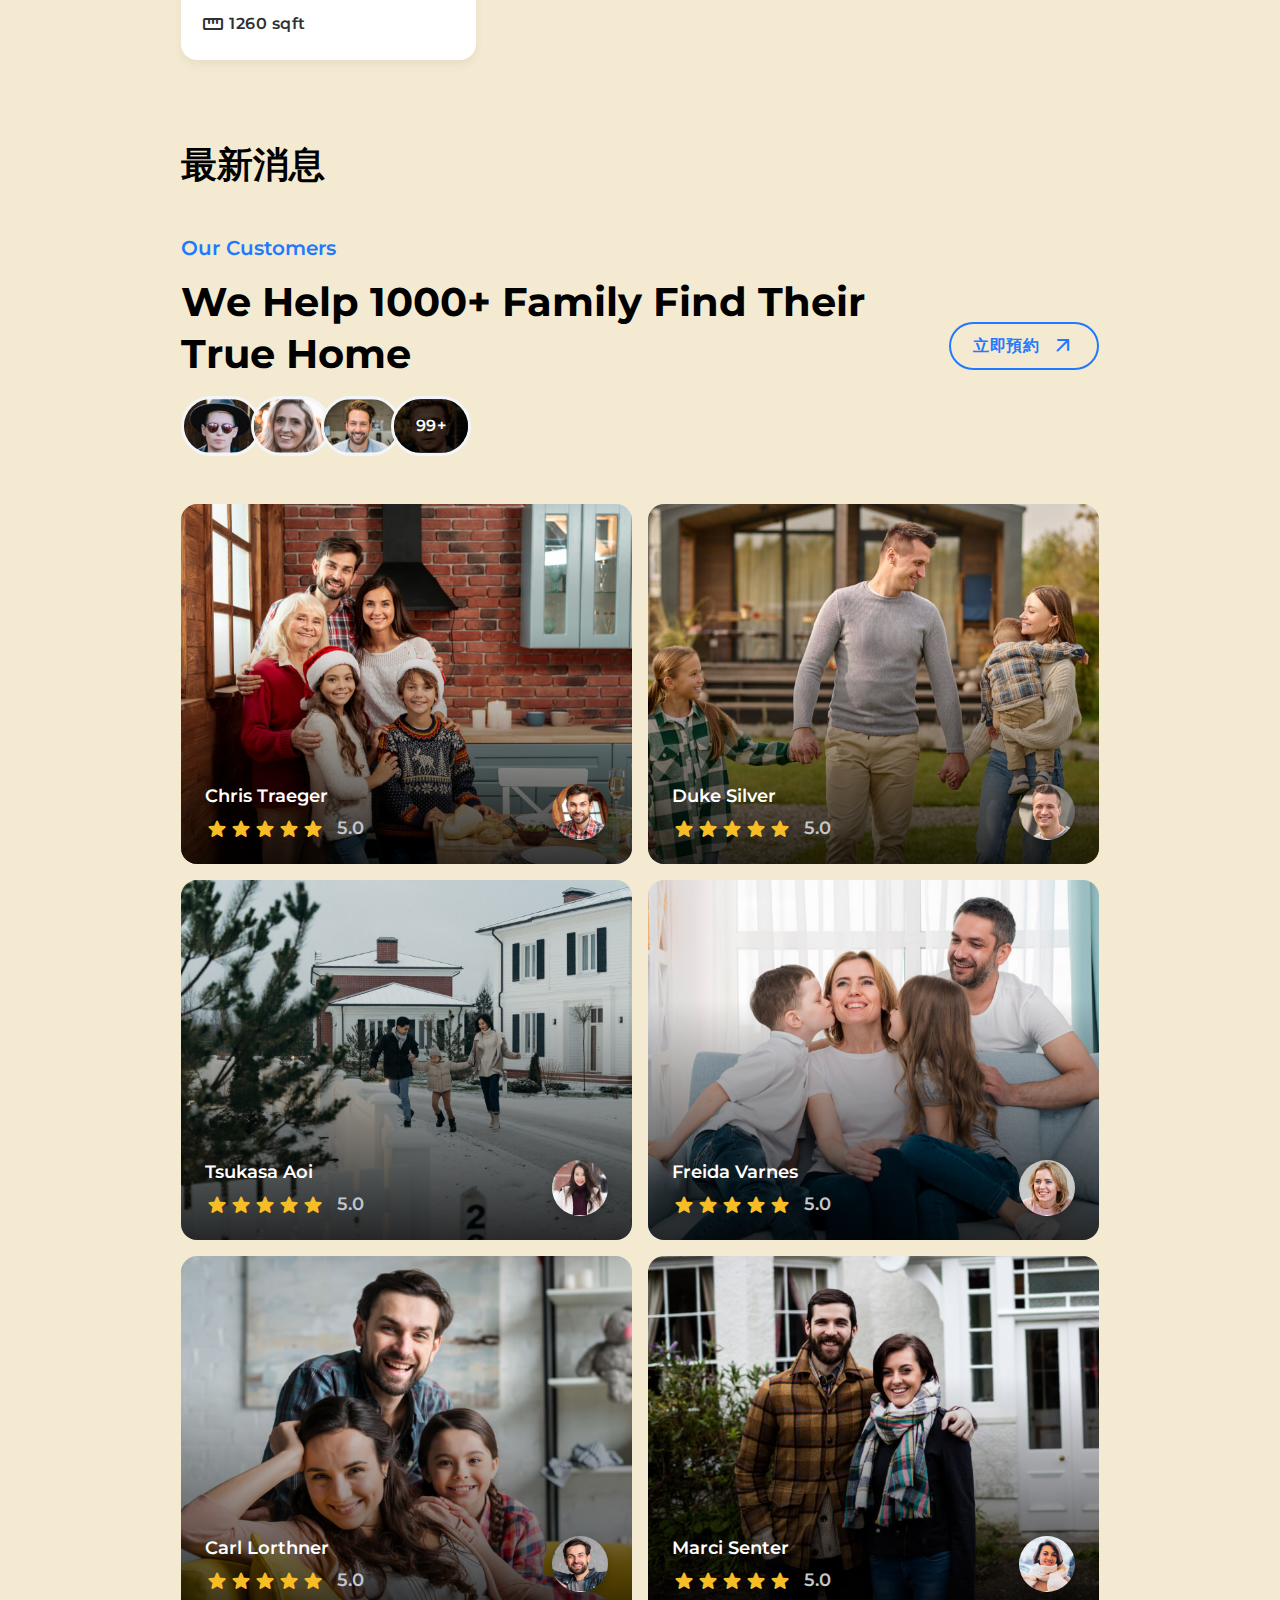
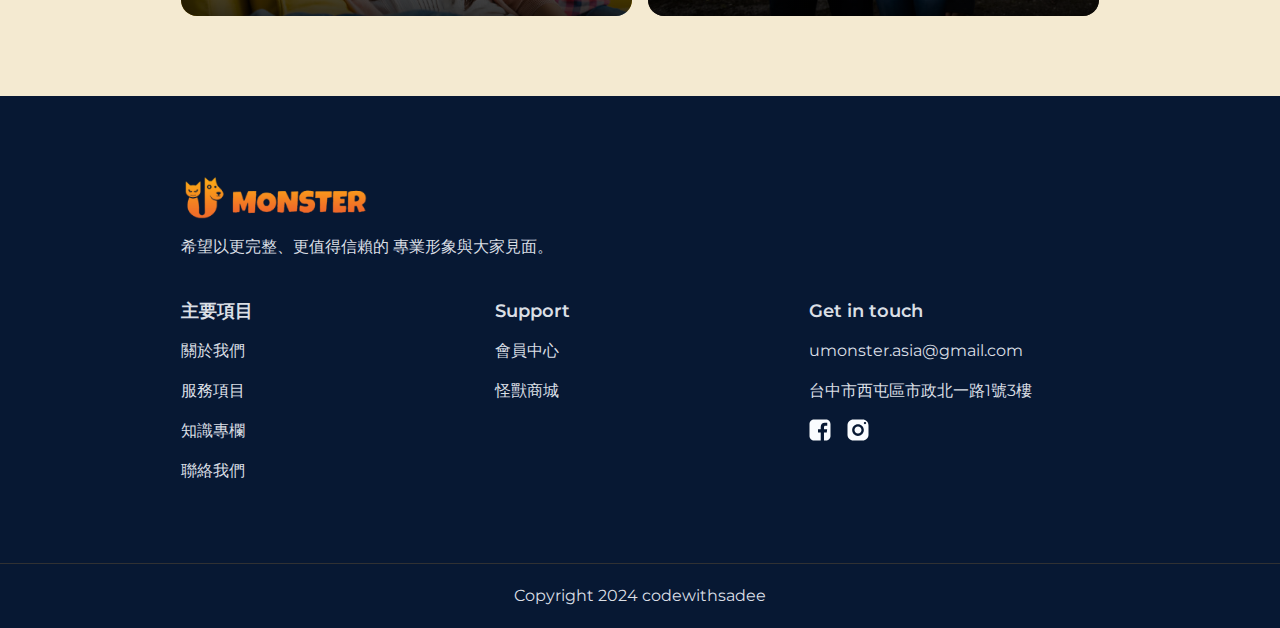
==== commit 60aba230: "version2" ====
--- a/index.html
+++ b/index.html
@@ -1,28 +1,27 @@
 <!DOCTYPE html>
 <html lang="en">
-
-<head>
-    <meta charset="UTF-8">
-    <meta name="viewport" content="width=device-width, initial-scale=1.0">
+  <head>
+    <meta charset="UTF-8" />
+    <meta name="viewport" content="width=device-width, initial-scale=1.0" />
 
     <!-- 
     - primary meta tags
   -->
     <title>Wealthome</title>
-    <meta name="title" content="Wealthome">
-    <meta name="description" content="This is a realestate website devloped by codewithsadee">
+    <meta name="title" content="Wealthome" />
+    <meta name="description" content="This is a realestate website devloped by codewithsadee" />
 
     <!-- 
     - favicon 
   -->
-    <link rel="shortcut icon" href="./favicon.svg" type="image/svg+xml">
+    <link rel="shortcut icon" href="./favicon.svg" type="image/svg+xml" />
 
     <!-- 
     - google font link
   -->
-    <link rel="preconnect" href="https://fonts.googleapis.com">
-    <link rel="preconnect" href="https://fonts.gstatic.com" crossorigin>
-    <link href="https://fonts.googleapis.com/css2?family=Montserrat:wght@400;600;700&display=swap" rel="stylesheet">
+    <link rel="preconnect" href="https://fonts.googleapis.com" />
+    <link rel="preconnect" href="https://fonts.gstatic.com" crossorigin />
+    <link href="https://fonts.googleapis.com/css2?family=Montserrat:wght@400;600;700&display=swap" rel="stylesheet" />
 
     <!-- 
     - google icon link
@@ -32,7 +31,7 @@
     <!-- 
     - custom css link
   -->
-    <link rel="stylesheet" href="./assets/css/style.css">
+    <link rel="stylesheet" href="./assets/css/style.css" />
 
     <!-- 
     - custom js link
@@ -41,849 +40,591 @@
 
     <!-- 
     - preload images
-  -->
-
-</head>
-
-<body>
-
+  --></head>
+
+  <body>
     <!-- 
     - #HEADER
   -->
 
     <header class="header" data-header>
-        <div class="container">
-
-            <a href="#" class="logo">
-                <img src="./assets/images/logo.png" width="190" height="28" alt="wealthome">
-            </a>
-            <nav class="navbar" data-navbar>
-
-                <ul class="navbar-list">
-                    <li>
-                        <a href="#" class="navbar-link label-medium">關於我們</a>
-                    </li>
-
-                    <li>
-                        <a href="#" class="navbar-link label-medium">服務項目</a>
-                    </li>
-
-                    <li>
-                        <a href="#" class="navbar-link label-medium">知識專欄</a>
-                    </li>
-
-                    <li>
-                        <a href="#" class="navbar-link label-medium">聯絡我們</a>
-                    </li>
-
-                </ul>
-
-                <div class="navbar-wrapper">
-                    <a href="#" class="btn-link label-medium">會員中心</a>
-
-                    <a href="#" class="btn btn-fill label-medium">前往怪獸商城</a>
-                </div>
-
-            </nav>
-
-            <button class="nav-toggle-btn icon-btn" aria-label="toggle navbar" data-nav-toggler>
-        <span class="material-symbols-rounded open" aria-hidden="true">menu</span>
-
-        <span class="material-symbols-rounded close" aria-hidden="true">close</span>
-      </button>
-
-        </div>
+      <div class="container">
+        <a href="#" class="logo">
+          <img src="./assets/images/logo_d.png" width="190" height="28" alt="wealthome" />
+        </a>
+        <nav class="navbar" data-navbar>
+          <ul class="navbar-list">
+            <li>
+              <a href="/pages/about.html" class="navbar-link label-medium">關於我們</a>
+            </li>
+
+            <li>
+              <a href="/pages/knows.html" class="navbar-link label-medium">知識專欄</a>
+            </li>
+
+            <li>
+              <a href="/pages/Menber.html" class="navbar-link label-medium">會員中心</a>
+            </li>
+
+            <li>
+              <a href="/pages/Contact.html" class="navbar-link label-medium">聯絡我們</a>
+            </li>
+          </ul>
+
+          <div class="navbar-wrapper">
+            <a href="#" class="btn-link label-medium">怪獸商城</a>
+
+            <a href="#" class="btn btn-fill label-medium">立即預約</a>
+          </div>
+        </nav>
+
+        <button class="nav-toggle-btn icon-btn" aria-label="toggle navbar" data-nav-toggler>
+          <span class="material-symbols-rounded open" aria-hidden="true">menu</span>
+
+          <span class="material-symbols-rounded close" aria-hidden="true">close</span>
+        </button>
+      </div>
     </header>
 
-
-
-
-
     <main>
-        <article>
-
-            <!-- 
+      <article>
+        <!-- 
         - #HERO
       -->
 
-            <section class="hero">
-                <div class="container">
-
-                    <div class="hero-content">
-
-                        <h1 class="headline-large hero-title">你的過程<br/>牠的一輩子!</h1>
-
-                        <p class="body-large hero-text">
-                            透過專業的諮詢服務及課程，拉近與您寵物的距離。
-                        </p>
-
-                        <form action="./" method="get" class="search-bar">
-
-                            <label class="search-item">
-                <span class="label-medium label">寵物</span>
-
-                <select name="want-to" class="search-item-field body-medium">
-                  <option value="buy" selected>狗狗</option>
-                  <option value="sell" >貓咪</option>
-                </select>
-
-                <span class="material-symbols-rounded" aria-hidden="true">real_estate_agent</span>
-              </label>
-
-                            <label class="search-item">
-                <span class="label-medium label">相關課程</span>
-
-                <select name="property-type" class="search-item-field body-medium">
-                  <option value="any" selected>一對一</option>
-                  <option value="houses" >團體</option>
-                  <option value="apartments" >到府照顧</option>
-                  <option value="villa" >安親住宿</option>
-                </select>
-
-                <span class="material-symbols-rounded" aria-hidden="true">gite</span>
-              </label>
-
-                            <label class="search-item">
-                <span class="label-medium label">寵物幾歲</span>
-
-                <input type="text" name="location" placeholder="請輸入幾歲" class="search-item-field body-medium">
-
-                <span class="material-symbols-rounded" aria-hidden="true">location_on</span>
-              </label>
-
-                            <button type="submit" class="search-btn">
-                <span class="material-symbols-rounded" aria-hidden="true">search</span>
-
-                <span class="label-medium">課程介紹</span>
-              </button>
-
-                        </form>
-
-                    </div>
-
-                    <img src="./assets/images/hero.png" width="816" height="659" role="presentation" class="hero-banner">
-
-                    <img src="./assets/images/bg-pattern.png" width="1240" height="840" role="presentation" class="bg-pattern">
-
-                </div>
-            </section>
-
-
-
-
-
-            <!-- 
+        <section class="hero">
+          <div class="container">
+            <div class="hero-content">
+              <h1 class="headline-large hero-title">你的過程<br />牠的一輩子!</h1>
+
+              <p class="body-large hero-text">透過專業的諮詢服務及課程，拉近與您寵物的距離。</p>
+
+              <form action="./" method="get" class="search-bar">
+                <label class="search-item">
+                  <span class="label-medium label">寵物</span>
+
+                  <select name="want-to" class="search-item-field body-medium">
+                    <option value="buy" selected>狗狗</option>
+                    <option value="sell">貓咪</option>
+                  </select>
+
+                  <span class="material-symbols-rounded" aria-hidden="true">real_estate_agent</span>
+                </label>
+
+                <label class="search-item">
+                  <span class="label-medium label">相關課程</span>
+
+                  <select name="property-type" class="search-item-field body-medium">
+                    <option value="any" selected>一對一</option>
+                    <option value="houses">團體</option>
+                    <option value="apartments">到府照顧</option>
+                    <option value="villa">安親住宿</option>
+                  </select>
+
+                  <span class="material-symbols-rounded" aria-hidden="true">gite</span>
+                </label>
+
+                <label class="search-item">
+                  <span class="label-medium label">寵物幾歲</span>
+
+                  <input type="text" name="location" placeholder="請輸入歲數" class="search-item-field body-medium" />
+
+                  <span class="material-symbols-rounded" aria-hidden="true">location_on</span>
+                </label>
+
+                <button type="submit" class="search-btn">
+                  <span class="material-symbols-rounded" aria-hidden="true">search</span>
+
+                  <span class="label-medium">課程搜尋</span>
+                </button>
+              </form>
+            </div>
+            <img src="./assets/images/bg-2.jpg" width="1240" height="840" role="presentation" class="bg-pattern" />
+          </div>
+        </section>
+
+        <!-- 
         - #PROPERTY SECTION
       -->
 
-            <section class="section property" aria-labelledby="property-label">
-                <div class="container">
-
-                    <div class="title-wrapper">
-
-                        <div>
-                            <h2 class="section-title headline-small">主打課程介紹</h2>
-                        </div>
-
-                        <a href="#" class="btn btn-outline">
-                            <span class="label-medium">立即預約</span>
-
-                            <span class="material-symbols-rounded" aria-hidden="true">arrow_outward</span>
-                        </a>
-
-                    </div>
-
-                    <div class="property-list">
-
-                        <div class="card">
-
-                            <div class="card-banner">
-
-                                <figure class="img-holder" style="--width: 585; --height: 390;">
-                                    <img src="./assets/images/property-1.jpg" width="585" height="390" alt="COVA Home Realty" class="img-cover">
-                                </figure>
-
-                                <span class="badge label-medium">DOG</span>
-
-                                <button class="icon-btn fav-btn" aria-label="add to favorite" data-toggle-btn>
-                  <span class="material-symbols-rounded" aria-hidden="true">favorite</span>
-                </button>
-
-                            </div>
-
-                            <div class="card-content">
-
-                                <span class="title-large">狗狗</span>
-
-                                <h3>
-                                    <a href="#" class="title-small card-title">一對一課程</a>
-                                </h3>
-
-                                <address class="body-medium card-text">
-                  1901 Thornridge Cir. Shiloh, Hawaii 81063
-                </address>
-
-                                <div class="card-meta-list">
-
-                                    <div class="meta-item">
-                                        <span class="material-symbols-rounded meta-icon" aria-hidden="true">bed</span>
-
-                                        <span class="meta-text label-medium">3 Bed</span>
-                                    </div>
-
-                                    <div class="meta-item">
-                                        <span class="material-symbols-rounded meta-icon" aria-hidden="true">bathtub</span>
-
-                                        <span class="meta-text label-medium">2 Bath</span>
-                                    </div>
-
-                                    <div class="meta-item">
-                                        <span class="material-symbols-rounded meta-icon" aria-hidden="true">straighten</span>
-
-                                        <span class="meta-text label-medium">1430 sqft </span>
-                                    </div>
-
-                                </div>
-
-                            </div>
-
-                        </div>
-
-                        <div class="card">
-
-                            <div class="card-banner">
-
-                                <figure class="img-holder" style="--width: 585; --height: 390;">
-                                    <img src="./assets/images/property-2.jpg" width="585" height="390" alt="Exit Realty" class="img-cover">
-                                </figure>
-
-                                <button class="icon-btn fav-btn" aria-label="add to favorite" data-toggle-btn>
-                  <span class="material-symbols-rounded" aria-hidden="true">favorite</span>
-                </button>
-
-                            </div>
-
-                            <div class="card-content">
-
-                                <span class="title-large">狗狗</span>
-
-                                <h3>
-                                    <a href="#" class="title-small card-title">團體課程</a>
-                                </h3>
-
-                                <address class="body-medium card-text">
-                  2972 Westheimer Rd. Santa Ana, Illinois 85486
-                </address>
-
-                                <div class="card-meta-list">
-
-                                    <div class="meta-item">
-                                        <span class="material-symbols-rounded meta-icon" aria-hidden="true">bed</span>
-
-                                        <span class="meta-text label-medium">5 Bed</span>
-                                    </div>
-
-                                    <div class="meta-item">
-                                        <span class="material-symbols-rounded meta-icon" aria-hidden="true">bathtub</span>
-
-                                        <span class="meta-text label-medium">4 Bath</span>
-                                    </div>
-
-                                    <div class="meta-item">
-                                        <span class="material-symbols-rounded meta-icon" aria-hidden="true">straighten</span>
-
-                                        <span class="meta-text label-medium">1630 sqft </span>
-                                    </div>
-
-                                </div>
-
-                            </div>
-
-                        </div>
-
-                        <div class="card">
-
-                            <div class="card-banner">
-
-                                <figure class="img-holder" style="--width: 585; --height: 390;">
-                                    <img src="./assets/images/property-3.jpg" width="585" height="390" alt="The Real Estate Group" class="img-cover">
-                                </figure>
-
-                                <button class="icon-btn fav-btn" aria-label="add to favorite" data-toggle-btn>
-                  <span class="material-symbols-rounded" aria-hidden="true">favorite</span>
-                </button>
-
-                            </div>
-
-                            <div class="card-content">
-
-                                <span class="title-large">貓咪</span>
-
-                                <h3>
-                                    <a href="#" class="title-small card-title">安親住宿</a>
-                                </h3>
-
-                                <address class="body-medium card-text">
-                  2118 Thornridge Cir. Syracuse, Connecticut 35624
-                </address>
-
-                                <div class="card-meta-list">
-
-                                    <div class="meta-item">
-                                        <span class="material-symbols-rounded meta-icon" aria-hidden="true">bed</span>
-
-                                        <span class="meta-text label-medium">8 Bed</span>
-                                    </div>
-
-                                    <div class="meta-item">
-                                        <span class="material-symbols-rounded meta-icon" aria-hidden="true">bathtub</span>
-
-                                        <span class="meta-text label-medium">5 Bath</span>
-                                    </div>
-
-                                    <div class="meta-item">
-                                        <span class="material-symbols-rounded meta-icon" aria-hidden="true">straighten</span>
-
-                                        <span class="meta-text label-medium">1240 sqft </span>
-                                    </div>
-
-                                </div>
-
-                            </div>
-
-                        </div>
-
-                        <div class="card">
-
-                            <div class="card-banner">
-
-                                <figure class="img-holder" style="--width: 585; --height: 390;">
-                                    <img src="./assets/images/property-4.jpg" width="585" height="390" alt="757 Realty" class="img-cover">
-                                </figure>
-
-                                <button class="icon-btn fav-btn" aria-label="add to favorite" data-toggle-btn>
-                  <span class="material-symbols-rounded" aria-hidden="true">favorite</span>
-                </button>
-
-                            </div>
-
-                            <div class="card-content">
-
-                                <span class="title-large">貓咪</span>
-
-                                <h3>
-                                    <a href="#" class="title-small card-title">到府照顧</a>
-                                </h3>
-
-                                <address class="body-medium card-text">
-                  4140 Parker Rd. Allentown, New Mexico 31134
-                </address>
-
-                                <div class="card-meta-list">
-
-                                    <div class="meta-item">
-                                        <span class="material-symbols-rounded meta-icon" aria-hidden="true">bed</span>
-
-                                        <span class="meta-text label-medium">6 Bed</span>
-                                    </div>
-
-                                    <div class="meta-item">
-                                        <span class="material-symbols-rounded meta-icon" aria-hidden="true">bathtub</span>
-
-                                        <span class="meta-text label-medium">6 Bath</span>
-                                    </div>
-
-                                    <div class="meta-item">
-                                        <span class="material-symbols-rounded meta-icon" aria-hidden="true">straighten</span>
-
-                                        <span class="meta-text label-medium">1260 sqft </span>
-                                    </div>
-
-                                </div>
-
-                            </div>
-
-                        </div>
-
-                    </div>
-
-                </div>
-
-            </section>
-            <div class="container">
-                <div class="title-wrapper">
-                    <div>
-                        <h2 class="section-title headline-small">最新消息</h2>
-                    </div>
-                </div>
+        <section class="section property" aria-labelledby="property-label">
+          <div class="container">
+            <div class="title-wrapper">
+              <div>
+                <h2 class="section-title headline-small">主打課程介紹</h2>
+              </div>
+
+              <a href="#" class="btn btn-outline">
+                <span class="label-medium">更多介紹</span>
+
+                <span class="material-symbols-rounded" aria-hidden="true">arrow_outward</span>
+              </a>
             </div>
 
-
-
-
-            <!-- 
-        - #FEATURE
-      -->
-
-            <section class="section feature" aria-labelledby="feature-label">
-
-                <div class="container">
-
-
-                    <figure class="feature-banner">
-                        <img src="./assets/images/feature-banner-1.jpg" width="1020" height="690" loading="lazy" alt="feature banner" class="img-cover">
-                    </figure>
-
-                    <div class="feature-content">
-
-                        <h2 class="headline-medium" id="feature-label">
-                            We Specialize In Quality Home Renovations
-                        </h2>
-
-                        <p class="body-large feature-text">
-                            Looking to renovate your home to reflect your style and personality? Look no further than our team of experts who specialize in quality home renovations to transform your space into a dream home you’ll love. From design to execution.
-                        </p>
-
-                        <ul class="feature-list">
-
-                            <li class="feautre-item">
-                                <span class="material-symbols-rounded feature-icon" aria-hidden="true">check_circle</span>
-
-                                <span class="body-medium">Smart Home</span>
-                            </li>
-
-                            <li class="feautre-item">
-                                <span class="material-symbols-rounded feature-icon" aria-hidden="true">check_circle</span>
-
-                                <span class="body-medium">Beautiful Scene Around</span>
-                            </li>
-
-                            <li class="feautre-item">
-                                <span class="material-symbols-rounded feature-icon" aria-hidden="true">check_circle</span>
-
-                                <span class="body-medium">Exceptional lifestyle</span>
-                            </li>
-
-                            <li class="feautre-item">
-                                <span class="material-symbols-rounded feature-icon" aria-hidden="true">check_circle</span>
-
-                                <span class="body-medium">Complete 24/7 Security</span>
-                            </li>
-
-                        </ul>
-
-                    </div>
-
-                </div>
-            </section>
-
-
-            <section class="section feature feature-2" aria-labelledby="feature-label-2">
-                <div class="container">
-
-                    <figure class="feature-banner">
-                        <img src="./assets/images/feature-banner-2.jpg" width="1020" height="690" loading="lazy" alt="feature banner" class="img-cover">
-                    </figure>
-
-                    <div class="feature-content">
-
-                        <h2 class="headline-medium" id="feature-label-2">
-                            We Are Experts In Historic Home Renovations
-                        </h2>
-
-                        <p class="body-large feature-text">
-                            Looking to renovate your home to reflect your style and personality? Look no further than our team of experts who specialize in quality home renovations to transform your space into a dream home you’ll love. From design to execution.
-                        </p>
-
-                        <ul class="feature-list">
-
-                            <li class="feautre-item">
-                                <span class="material-symbols-rounded feature-icon" aria-hidden="true">check_circle</span>
-
-                                <span class="body-medium">Smart Home</span>
-                            </li>
-
-                            <li class="feautre-item">
-                                <span class="material-symbols-rounded feature-icon" aria-hidden="true">check_circle</span>
-
-                                <span class="body-medium">Beautiful Scene Around</span>
-                            </li>
-
-                            <li class="feautre-item">
-                                <span class="material-symbols-rounded feature-icon" aria-hidden="true">check_circle</span>
-
-                                <span class="body-medium">Exceptional lifestyle</span>
-                            </li>
-
-                            <li class="feautre-item">
-                                <span class="material-symbols-rounded feature-icon" aria-hidden="true">check_circle</span>
-
-                                <span class="body-medium">Complete 24/7 Security</span>
-                            </li>
-
-                        </ul>
-
-                    </div>
-
-                </div>
-            </section>
-
-
-
-
-
-            <!-- 
+            <div class="property-list">
+              <div class="card">
+                <div class="card-banner">
+                  <figure class="img-holder" style="--width: 585; --height: 390">
+                    <img src="./assets/images/d-1.jpg" width="585" height="390" alt="COVA Home Realty" class="img-cover" />
+                  </figure>
+
+                  <span class="badge label-medium">DOG</span>
+
+                  <button class="icon-btn fav-btn" aria-label="add to favorite" data-toggle-btn>
+                    <span class="material-symbols-rounded" aria-hidden="true">favorite</span>
+                  </button>
+                </div>
+
+                <div class="card-content">
+                  <span class="title-large">狗狗</span>
+
+                  <h3>
+                    <a href="#" class="title-small card-title">一對一課程</a>
+                  </h3>
+
+                  <address class="body-medium card-text">1901 Thornridge Cir. Shiloh, Hawaii 81063</address>
+
+                  <div class="card-meta-list">
+                    <div class="meta-item">
+                      <span class="material-symbols-rounded meta-icon" aria-hidden="true">bed</span>
+
+                      <span class="meta-text label-medium">3 Bed</span>
+                    </div>
+
+                    <div class="meta-item">
+                      <span class="material-symbols-rounded meta-icon" aria-hidden="true">bathtub</span>
+
+                      <span class="meta-text label-medium">2 Bath</span>
+                    </div>
+
+                    <div class="meta-item">
+                      <span class="material-symbols-rounded meta-icon" aria-hidden="true">straighten</span>
+
+                      <span class="meta-text label-medium">1430 sqft </span>
+                    </div>
+                  </div>
+                </div>
+              </div>
+
+              <div class="card">
+                <div class="card-banner">
+                  <figure class="img-holder" style="--width: 585; --height: 390">
+                    <img src="./assets/images/d-4.jpg" width="585" height="390" alt="Exit Realty" class="img-cover" />
+                  </figure>
+
+                  <span class="badge label-medium">DOG</span>
+
+                  <button class="icon-btn fav-btn" aria-label="add to favorite" data-toggle-btn>
+                    <span class="material-symbols-rounded" aria-hidden="true">favorite</span>
+                  </button>
+                </div>
+
+                <div class="card-content">
+                  <span class="title-large">狗狗</span>
+
+                  <h3>
+                    <a href="#" class="title-small card-title">團體課程</a>
+                  </h3>
+
+                  <address class="body-medium card-text">2972 Westheimer Rd. Santa Ana, Illinois 85486</address>
+
+                  <div class="card-meta-list">
+                    <div class="meta-item">
+                      <span class="material-symbols-rounded meta-icon" aria-hidden="true">bed</span>
+
+                      <span class="meta-text label-medium">5 Bed</span>
+                    </div>
+
+                    <div class="meta-item">
+                      <span class="material-symbols-rounded meta-icon" aria-hidden="true">bathtub</span>
+
+                      <span class="meta-text label-medium">4 Bath</span>
+                    </div>
+
+                    <div class="meta-item">
+                      <span class="material-symbols-rounded meta-icon" aria-hidden="true">straighten</span>
+
+                      <span class="meta-text label-medium">1630 sqft </span>
+                    </div>
+                  </div>
+                </div>
+              </div>
+
+              <div class="card">
+                <div class="card-banner">
+                  <figure class="img-holder" style="--width: 585; --height: 390">
+                    <img src="./assets/images/d-2.jpg" width="585" height="390" alt="The Real Estate Group" class="img-cover" />
+                  </figure>
+
+                  <span class="badge label-medium">CAT</span>
+
+                  <button class="icon-btn fav-btn" aria-label="add to favorite" data-toggle-btn>
+                    <span class="material-symbols-rounded" aria-hidden="true">favorite</span>
+                  </button>
+                </div>
+
+                <div class="card-content">
+                  <span class="title-large">貓咪</span>
+
+                  <h3>
+                    <a href="#" class="title-small card-title">安親住宿</a>
+                  </h3>
+
+                  <address class="body-medium card-text">2118 Thornridge Cir. Syracuse, Connecticut 35624</address>
+
+                  <div class="card-meta-list">
+                    <div class="meta-item">
+                      <span class="material-symbols-rounded meta-icon" aria-hidden="true">bed</span>
+
+                      <span class="meta-text label-medium">8 Bed</span>
+                    </div>
+
+                    <div class="meta-item">
+                      <span class="material-symbols-rounded meta-icon" aria-hidden="true">bathtub</span>
+
+                      <span class="meta-text label-medium">5 Bath</span>
+                    </div>
+
+                    <div class="meta-item">
+                      <span class="material-symbols-rounded meta-icon" aria-hidden="true">straighten</span>
+
+                      <span class="meta-text label-medium">1240 sqft </span>
+                    </div>
+                  </div>
+                </div>
+              </div>
+
+              <div class="card">
+                <div class="card-banner">
+                  <figure class="img-holder" style="--width: 585; --height: 390">
+                    <img src="./assets/images/d-3.jpg" width="585" height="390" alt="757 Realty" class="img-cover" />
+                  </figure>
+
+                  <span class="badge label-medium">CAT</span>
+
+                  <button class="icon-btn fav-btn" aria-label="add to favorite" data-toggle-btn>
+                    <span class="material-symbols-rounded" aria-hidden="true">favorite</span>
+                  </button>
+                </div>
+
+                <div class="card-content">
+                  <span class="title-large">貓咪</span>
+
+                  <h3>
+                    <a href="#" class="title-small card-title">到府照顧</a>
+                  </h3>
+
+                  <address class="body-medium card-text">4140 Parker Rd. Allentown, New Mexico 31134</address>
+
+                  <div class="card-meta-list">
+                    <div class="meta-item">
+                      <span class="material-symbols-rounded meta-icon" aria-hidden="true">bed</span>
+
+                      <span class="meta-text label-medium">6 Bed</span>
+                    </div>
+
+                    <div class="meta-item">
+                      <span class="material-symbols-rounded meta-icon" aria-hidden="true">bathtub</span>
+
+                      <span class="meta-text label-medium">6 Bath</span>
+                    </div>
+
+                    <div class="meta-item">
+                      <span class="material-symbols-rounded meta-icon" aria-hidden="true">straighten</span>
+
+                      <span class="meta-text label-medium">1260 sqft </span>
+                    </div>
+                  </div>
+                </div>
+              </div>
+            </div>
+          </div>
+        </section>
+
+        <div class="container">
+          <div class="title-wrapper">
+            <div>
+              <h2 class="section-title headline-small">最新消息</h2>
+            </div>
+          </div>
+        </div>
+
+        <!-- 
         - #VIDEO
       -->
 
-            <section class="section video">
-                <div class="container">
-
-                    <div class="video-card">
-                        <button class="play-btn" aria-label="play video">
-              <span class="material-symbols-rounded" aria-hidden="true">play_arrow</span>
-            </button>
-                    </div>
-
-                </div>
-            </section>
-
-
-
-
-
-
-            <!-- 
+        <!-- 
         - #STORY
       -->
 
-            <section class="section story">
-                <div class="container">
-
-                    <div class="title-wrapper">
-
-                        <div>
-                            <p class="section-subtitle title-medium">Our Customers</p>
-
-                            <h2 class="section-title headline-medium">We Help 1000+ Family Find Their True Home</h2>
-
-                            <ul class="avatar-list">
-
-                                <li class="avatar">
-                                    <img src="./assets/images/avatar-1.jpg" width="120" height="80" loading="lazy" alt="John smith" class="img-cover">
-                                </li>
-
-                                <li class="avatar">
-                                    <img src="./assets/images/avatar-2.jpg" width="120" height="80" loading="lazy" alt="Jane smith" class="img-cover">
-                                </li>
-
-                                <li class="avatar">
-                                    <img src="./assets/images/avatar-3.jpg" width="120" height="80" loading="lazy" alt="John smith" class="img-cover">
-                                </li>
-
-                                <li class="avatar">
-                                    <img src="./assets/images/avatar-4.jpg" width="120" height="80" loading="lazy" alt="Jane smith" class="img-cover">
-
-                                    <div class="overlay-content">
-                                        <span class="label-medium">99+</span>
-                                    </div>
-                                </li>
-
-                            </ul>
-                        </div>
-
-                        <a href="#" class="btn btn-outline">
-                            <span class="label-medium">立即預約</span>
-
-                            <span class="material-symbols-rounded" aria-hidden="true">arrow_outward</span>
-                        </a>
-
-                    </div>
-
-                    <ul class="story-list">
-
-                        <li class="story-card" style="background-image: url('./assets/images/story-1.jpg')">
-                            <a href="#" class="overlay-content">
-
-                                <div>
-                                    <h3 class="title-small">Chris Traeger</h3>
-
-                                    <div class="rating-wrapper">
-                                        <span class="material-symbols-rounded" aria-hidden="true">star</span>
-                                        <span class="material-symbols-rounded" aria-hidden="true">star</span>
-                                        <span class="material-symbols-rounded" aria-hidden="true">star</span>
-                                        <span class="material-symbols-rounded" aria-hidden="true">star</span>
-                                        <span class="material-symbols-rounded" aria-hidden="true">star</span>
-
-                                        <data class="title-small rating-text" value="5">5.0</data>
-                                    </div>
-                                </div>
-
-                                <figure class="card-avatar">
-                                    <img src="./assets/images/story-avatar-1.jpg" width="56" height="56" loading="lazy" alt="Chris Traeger" class="img-cover">
-                                </figure>
-
-                            </a>
-                        </li>
-
-                        <li class="story-card" style="background-image: url('./assets/images/story-2.jpg')">
-                            <a href="#" class="overlay-content">
-
-                                <div>
-                                    <h3 class="title-small">Duke Silver</h3>
-
-                                    <div class="rating-wrapper">
-                                        <span class="material-symbols-rounded" aria-hidden="true">star</span>
-                                        <span class="material-symbols-rounded" aria-hidden="true">star</span>
-                                        <span class="material-symbols-rounded" aria-hidden="true">star</span>
-                                        <span class="material-symbols-rounded" aria-hidden="true">star</span>
-                                        <span class="material-symbols-rounded" aria-hidden="true">star</span>
-
-                                        <data class="title-small rating-text" value="5">5.0</data>
-                                    </div>
-                                </div>
-
-                                <figure class="card-avatar">
-                                    <img src="./assets/images/story-avatar-2.jpg" width="56" height="56" loading="lazy" alt="Duke Silver" class="img-cover">
-                                </figure>
-
-                            </a>
-                        </li>
-
-                        <li class="story-card" style="background-image: url('./assets/images/story-3.jpg')">
-                            <a href="#" class="overlay-content">
-
-                                <div>
-                                    <h3 class="title-small">Tsukasa Aoi</h3>
-
-                                    <div class="rating-wrapper">
-                                        <span class="material-symbols-rounded" aria-hidden="true">star</span>
-                                        <span class="material-symbols-rounded" aria-hidden="true">star</span>
-                                        <span class="material-symbols-rounded" aria-hidden="true">star</span>
-                                        <span class="material-symbols-rounded" aria-hidden="true">star</span>
-                                        <span class="material-symbols-rounded" aria-hidden="true">star</span>
-
-                                        <data class="title-small rating-text" value="5">5.0</data>
-                                    </div>
-                                </div>
-
-                                <figure class="card-avatar">
-                                    <img src="./assets/images/story-avatar-3.jpg" width="56" height="56" loading="lazy" alt="Tsukasa Aoi" class="img-cover">
-                                </figure>
-
-                            </a>
-                        </li>
-
-                        <li class="story-card" style="background-image: url('./assets/images/story-4.jpg')">
-                            <a href="#" class="overlay-content">
-
-                                <div>
-                                    <h3 class="title-small">Freida Varnes</h3>
-
-                                    <div class="rating-wrapper">
-                                        <span class="material-symbols-rounded" aria-hidden="true">star</span>
-                                        <span class="material-symbols-rounded" aria-hidden="true">star</span>
-                                        <span class="material-symbols-rounded" aria-hidden="true">star</span>
-                                        <span class="material-symbols-rounded" aria-hidden="true">star</span>
-                                        <span class="material-symbols-rounded" aria-hidden="true">star</span>
-
-                                        <data class="title-small rating-text" value="5">5.0</data>
-                                    </div>
-                                </div>
-
-                                <figure class="card-avatar">
-                                    <img src="./assets/images/story-avatar-4.jpg" width="56" height="56" loading="lazy" alt="Freida Varnes" class="img-cover">
-                                </figure>
-
-                            </a>
-                        </li>
-
-                        <li class="story-card" style="background-image: url('./assets/images/story-5.jpg')">
-                            <a href="#" class="overlay-content">
-
-                                <div>
-                                    <h3 class="title-small">Carl Lorthner</h3>
-
-                                    <div class="rating-wrapper">
-                                        <span class="material-symbols-rounded" aria-hidden="true">star</span>
-                                        <span class="material-symbols-rounded" aria-hidden="true">star</span>
-                                        <span class="material-symbols-rounded" aria-hidden="true">star</span>
-                                        <span class="material-symbols-rounded" aria-hidden="true">star</span>
-                                        <span class="material-symbols-rounded" aria-hidden="true">star</span>
-
-                                        <data class="title-small rating-text" value="5">5.0</data>
-                                    </div>
-                                </div>
-
-                                <figure class="card-avatar">
-                                    <img src="./assets/images/story-avatar-5.jpg" width="56" height="56" loading="lazy" alt="Carl Lorthner" class="img-cover">
-                                </figure>
-
-                            </a>
-                        </li>
-
-                        <li class="story-card" style="background-image: url('./assets/images/story-6.jpg')">
-                            <a href="#" class="overlay-content">
-
-                                <div>
-                                    <h3 class="title-small">Marci Senter</h3>
-
-                                    <div class="rating-wrapper">
-                                        <span class="material-symbols-rounded" aria-hidden="true">star</span>
-                                        <span class="material-symbols-rounded" aria-hidden="true">star</span>
-                                        <span class="material-symbols-rounded" aria-hidden="true">star</span>
-                                        <span class="material-symbols-rounded" aria-hidden="true">star</span>
-                                        <span class="material-symbols-rounded" aria-hidden="true">star</span>
-
-                                        <data class="title-small rating-text" value="5">5.0</data>
-                                    </div>
-                                </div>
-
-                                <figure class="card-avatar">
-                                    <img src="./assets/images/story-avatar-6.jpg" width="56" height="56" loading="lazy" alt="Marci Senter" class="img-cover">
-                                </figure>
-
-                            </a>
-                        </li>
-
-                    </ul>
-
-                </div>
-            </section>
-
-        </article>
+        <section class="section story">
+          <div class="container">
+            <div class="title-wrapper">
+              <div>
+                <p class="section-subtitle title-medium">Our Customers</p>
+
+                <h2 class="section-title headline-medium">We Help 1000+ Family Find Their True Home</h2>
+
+                <ul class="avatar-list">
+                  <li class="avatar">
+                    <img src="./assets/images/avatar-1.jpg" width="120" height="80" loading="lazy" alt="John smith" class="img-cover" />
+                  </li>
+
+                  <li class="avatar">
+                    <img src="./assets/images/avatar-2.jpg" width="120" height="80" loading="lazy" alt="Jane smith" class="img-cover" />
+                  </li>
+
+                  <li class="avatar">
+                    <img src="./assets/images/avatar-3.jpg" width="120" height="80" loading="lazy" alt="John smith" class="img-cover" />
+                  </li>
+
+                  <li class="avatar">
+                    <img src="./assets/images/avatar-4.jpg" width="120" height="80" loading="lazy" alt="Jane smith" class="img-cover" />
+
+                    <div class="overlay-content">
+                      <span class="label-medium">99+</span>
+                    </div>
+                  </li>
+                </ul>
+              </div>
+
+              <a href="#" class="btn btn-outline">
+                <span class="label-medium">立即預約</span>
+
+                <span class="material-symbols-rounded" aria-hidden="true">arrow_outward</span>
+              </a>
+            </div>
+
+            <ul class="story-list">
+              <li class="story-card" style="background-image: url('./assets/images/story-1.jpg')">
+                <a href="#" class="overlay-content">
+                  <div>
+                    <h3 class="title-small">Chris Traeger</h3>
+
+                    <div class="rating-wrapper">
+                      <span class="material-symbols-rounded" aria-hidden="true">star</span>
+                      <span class="material-symbols-rounded" aria-hidden="true">star</span>
+                      <span class="material-symbols-rounded" aria-hidden="true">star</span>
+                      <span class="material-symbols-rounded" aria-hidden="true">star</span>
+                      <span class="material-symbols-rounded" aria-hidden="true">star</span>
+
+                      <data class="title-small rating-text" value="5">5.0</data>
+                    </div>
+                  </div>
+
+                  <figure class="card-avatar">
+                    <img src="./assets/images/story-avatar-1.jpg" width="56" height="56" loading="lazy" alt="Chris Traeger" class="img-cover" />
+                  </figure>
+                </a>
+              </li>
+
+              <li class="story-card" style="background-image: url('./assets/images/story-2.jpg')">
+                <a href="#" class="overlay-content">
+                  <div>
+                    <h3 class="title-small">Duke Silver</h3>
+
+                    <div class="rating-wrapper">
+                      <span class="material-symbols-rounded" aria-hidden="true">star</span>
+                      <span class="material-symbols-rounded" aria-hidden="true">star</span>
+                      <span class="material-symbols-rounded" aria-hidden="true">star</span>
+                      <span class="material-symbols-rounded" aria-hidden="true">star</span>
+                      <span class="material-symbols-rounded" aria-hidden="true">star</span>
+
+                      <data class="title-small rating-text" value="5">5.0</data>
+                    </div>
+                  </div>
+
+                  <figure class="card-avatar">
+                    <img src="./assets/images/story-avatar-2.jpg" width="56" height="56" loading="lazy" alt="Duke Silver" class="img-cover" />
+                  </figure>
+                </a>
+              </li>
+
+              <li class="story-card" style="background-image: url('./assets/images/story-3.jpg')">
+                <a href="#" class="overlay-content">
+                  <div>
+                    <h3 class="title-small">Tsukasa Aoi</h3>
+
+                    <div class="rating-wrapper">
+                      <span class="material-symbols-rounded" aria-hidden="true">star</span>
+                      <span class="material-symbols-rounded" aria-hidden="true">star</span>
+                      <span class="material-symbols-rounded" aria-hidden="true">star</span>
+                      <span class="material-symbols-rounded" aria-hidden="true">star</span>
+                      <span class="material-symbols-rounded" aria-hidden="true">star</span>
+
+                      <data class="title-small rating-text" value="5">5.0</data>
+                    </div>
+                  </div>
+
+                  <figure class="card-avatar">
+                    <img src="./assets/images/story-avatar-3.jpg" width="56" height="56" loading="lazy" alt="Tsukasa Aoi" class="img-cover" />
+                  </figure>
+                </a>
+              </li>
+
+              <li class="story-card" style="background-image: url('./assets/images/story-4.jpg')">
+                <a href="#" class="overlay-content">
+                  <div>
+                    <h3 class="title-small">Freida Varnes</h3>
+
+                    <div class="rating-wrapper">
+                      <span class="material-symbols-rounded" aria-hidden="true">star</span>
+                      <span class="material-symbols-rounded" aria-hidden="true">star</span>
+                      <span class="material-symbols-rounded" aria-hidden="true">star</span>
+                      <span class="material-symbols-rounded" aria-hidden="true">star</span>
+                      <span class="material-symbols-rounded" aria-hidden="true">star</span>
+
+                      <data class="title-small rating-text" value="5">5.0</data>
+                    </div>
+                  </div>
+
+                  <figure class="card-avatar">
+                    <img src="./assets/images/story-avatar-4.jpg" width="56" height="56" loading="lazy" alt="Freida Varnes" class="img-cover" />
+                  </figure>
+                </a>
+              </li>
+
+              <li class="story-card" style="background-image: url('./assets/images/story-5.jpg')">
+                <a href="#" class="overlay-content">
+                  <div>
+                    <h3 class="title-small">Carl Lorthner</h3>
+
+                    <div class="rating-wrapper">
+                      <span class="material-symbols-rounded" aria-hidden="true">star</span>
+                      <span class="material-symbols-rounded" aria-hidden="true">star</span>
+                      <span class="material-symbols-rounded" aria-hidden="true">star</span>
+                      <span class="material-symbols-rounded" aria-hidden="true">star</span>
+                      <span class="material-symbols-rounded" aria-hidden="true">star</span>
+
+                      <data class="title-small rating-text" value="5">5.0</data>
+                    </div>
+                  </div>
+
+                  <figure class="card-avatar">
+                    <img src="./assets/images/story-avatar-5.jpg" width="56" height="56" loading="lazy" alt="Carl Lorthner" class="img-cover" />
+                  </figure>
+                </a>
+              </li>
+
+              <li class="story-card" style="background-image: url('./assets/images/story-6.jpg')">
+                <a href="#" class="overlay-content">
+                  <div>
+                    <h3 class="title-small">Marci Senter</h3>
+
+                    <div class="rating-wrapper">
+                      <span class="material-symbols-rounded" aria-hidden="true">star</span>
+                      <span class="material-symbols-rounded" aria-hidden="true">star</span>
+                      <span class="material-symbols-rounded" aria-hidden="true">star</span>
+                      <span class="material-symbols-rounded" aria-hidden="true">star</span>
+                      <span class="material-symbols-rounded" aria-hidden="true">star</span>
+
+                      <data class="title-small rating-text" value="5">5.0</data>
+                    </div>
+                  </div>
+
+                  <figure class="card-avatar">
+                    <img src="./assets/images/story-avatar-6.jpg" width="56" height="56" loading="lazy" alt="Marci Senter" class="img-cover" />
+                  </figure>
+                </a>
+              </li>
+            </ul>
+          </div>
+        </section>
+      </article>
     </main>
 
-
-
-
-
     <!-- 
     - #FOOTER
   -->
 
     <footer class="footer">
-
-        <div class="footer-top">
-            <div class="container">
-
-                <div class="footer-brand">
-                    <a href="#" class="logo">
-                        <img src="./assets/images/logo.png" width="190" height="28" alt="wealthome">
+      <div class="footer-top">
+        <div class="container">
+          <div class="footer-brand">
+            <a href="#" class="logo">
+              <img src="./assets/images/logo_d.png" width="190" height="28" alt="wealthome" />
+            </a>
+
+            <p class="body-medium footer-text">希望以更完整、更值得信賴的 專業形象與大家見面。</p>
+          </div>
+
+          <nav class="footer-nav" aria-labelledby="nav-label-1">
+            <p class="title-small footer-list-title" id="nav-label-1">主要項目</p>
+
+            <ul class="footer-list">
+              <li>
+                <a href="#" class="body-medium footer-link">關於我們</a>
+              </li>
+
+              <li>
+                <a href="#" class="body-medium footer-link">服務項目</a>
+              </li>
+
+              <li>
+                <a href="#" class="body-medium footer-link">知識專欄</a>
+              </li>
+
+              <li>
+                <a href="#" class="body-medium footer-link">聯絡我們</a>
+              </li>
+            </ul>
+          </nav>
+
+          <nav class="footer-nav" aria-labelledby="nav-label-2">
+            <p class="title-small footer-list-title" id="nav-label-2">Support</p>
+
+            <ul class="footer-list">
+              <li>
+                <a href="#" class="body-medium footer-link">會員中心</a>
+              </li>
+
+              <li>
+                <a href="#" class="body-medium footer-link">怪獸商城</a>
+              </li>
+            </ul>
+          </nav>
+
+          <nav class="footer-nav" aria-labelledby="nav-label-3">
+            <p class="title-small footer-list-title" id="nav-label-3">Get in touch</p>
+
+            <ul class="footer-list">
+              <li>
+                <a href="#" class="body-medium footer-link">umonster.asia@gmail.com</a>
+              </li>
+
+              <li>
+                <address class="address body-medium">台中市⻄屯區市政北一路1號3樓</address>
+              </li>
+
+              <li>
+                <ul class="social-list">
+                  <li>
+                    <a href="#" class="social-link">
+                      <img src="./assets/images/facebook.svg" alt="facebook" />
                     </a>
-
-                    <p class="body-medium footer-text">
-                        Lorem ipsum dolor sit amet consectetur. Non bibendum sit non congue pharetra pulvinar leo. Sed ut amet ipsum.
-                    </p>
-                </div>
-
-                <nav class="footer-nav" aria-labelledby="nav-label-1">
-                    <p class="title-small footer-list-title" id="nav-label-1">主要項目</p>
-
-                    <ul class="footer-list">
-
-                        <li>
-                            <a href="#" class="body-medium footer-link">關於我們</a>
-                        </li>
-
-                        <li>
-                            <a href="#" class="body-medium footer-link">服務項目</a>
-                        </li>
-
-                        <li>
-                            <a href="#" class="body-medium footer-link">知識專欄</a>
-                        </li>
-
-                        <li>
-                            <a href="#" class="body-medium footer-link">聯絡我們</a>
-                        </li>
-
-                    </ul>
-                </nav>
-
-                <nav class="footer-nav" aria-labelledby="nav-label-2">
-                    <p class="title-small footer-list-title" id="nav-label-2">Support</p>
-
-                    <ul class="footer-list">
-
-                        <li>
-                            <a href="#" class="body-medium footer-link">About us</a>
-                        </li>
-
-                        <li>
-                            <a href="#" class="body-medium footer-link">Contact us</a>
-                        </li>
-
-                        <li>
-                            <a href="#" class="body-medium footer-link">Privacy Policy</a>
-                        </li>
-
-                        <li>
-                            <a href="#" class="body-medium footer-link">Terms & Conditions</a>
-                        </li>
-
-                    </ul>
-                </nav>
-
-                <nav class="footer-nav" aria-labelledby="nav-label-3">
-                    <p class="title-small footer-list-title" id="nav-label-3">Get in touch</p>
-
-                    <ul class="footer-list">
-
-                        <li>
-                            <a href="#" class="body-medium footer-link">hello@wealthome.com</a>
-                        </li>
-
-                        <li>
-                            <address class="address body-medium">
-                4140 Parker Rd. Allentown, New Mexico 31134
-              </address>
-                        </li>
-
-                        <li>
-
-                            <ul class="social-list">
-
-                                <li>
-                                    <a href="#" class="social-link">
-                                        <img src="./assets/images/facebook.svg" alt="facebook">
-                                    </a>
-                                </li>
-
-                                <li>
-                                    <a href="#" class="social-link">
-                                        <img src="./assets/images/twitter.svg" alt="twitter">
-                                    </a>
-                                </li>
-
-                                <li>
-                                    <a href="#" class="social-link">
-                                        <img src="./assets/images/insta.svg" alt="instagram">
-                                    </a>
-                                </li>
-
-                            </ul>
-
-                        </li>
-
-                    </ul>
-                </nav>
-
-            </div>
+                  </li>
+
+                  <li>
+                    <a href="#" class="social-link">
+                      <img src="./assets/images/insta.svg" alt="instagram" />
+                    </a>
+                  </li>
+                </ul>
+              </li>
+            </ul>
+          </nav>
         </div>
-
-        <div class="footer-bottom">
-            <div class="container">
-
-                <p class="copyright body-medium">
-                    Copyright 2023 codewithsadee
-                </p>
-
-            </div>
+      </div>
+
+      <div class="footer-bottom">
+        <div class="container">
+          <p class="copyright body-medium">Copyright 2024 codewithsadee</p>
         </div>
-
+      </div>
     </footer>
 
-</body>
-
-</html>+    <a href="#top" class="go-top" data-go-top>
+      <button class="btn btn-primary">立即預約</button>
+    </a>
+  </body>
+</html>
--- a/assets/css/style.css
+++ b/assets/css/style.css
@@ -6,51 +6,46 @@
  * copyright 2023 codewithsadee
  */
 
-
-
-
-
 /*-----------------------------------*\
   #CUSTOM PROPERTY
 \*-----------------------------------*/
 
 :root {
-
   /**
    * COLORS
    */
 
-  --white: #FFFFFF;
-  --yellow: #F6BD26;
-  --primary-100: #2179FF;
-  --primary-90: #1E6DE5;
-  --primary-80: #1B61CC;
-  --primary-70: #1755B2;
-  --primary-40: #0D3166;
+  --white: #ffffff;
+  --yellow: #f6bd26;
+  --primary-100: #2179ff;
+  --primary-90: #1e6de5;
+  --primary-80: #1b61cc;
+  --primary-70: #1755b2;
+  --primary-40: #0d3166;
   --primary-20: #071833;
-  --secondary-100: #21FFFF;
+  --secondary-100: #21ffff;
   --secondary-20: #073333;
-  --neutral-100: #FAFCFF;
-  --neutral-98: #F2F5FA;
-  --neutral-95: #E9ECF2;
-  --neutral-90: #DADFE5;
-  --neutral-80: #C2C6CC;
+  --neutral-100: #fafcff;
+  --neutral-98: #f2f5fa;
+  --neutral-95: #e9ecf2;
+  --neutral-90: #dadfe5;
+  --neutral-80: #c2c6cc;
   --neutral-60: #919499;
-  --neutral-50: #797C80;
+  --neutral-50: #797c80;
   --neutral-40: #616366;
-  --neutral-30: #494A4D;
+  --neutral-30: #494a4d;
   --neutral-20: #303133;
-  --neutral-10: #18191A;
-  --neutral-5: #0C0C0D;
-  --error-100: #FF2134;
+  --neutral-10: #18191a;
+  --neutral-5: #0c0c0d;
+  --error-100: #ff2134;
 
   /* gradient */
-  --gradient: linear-gradient(270deg, #0F4392 0%, #001D3D 100%);
+  --gradient: linear-gradient(270deg, #0f4392 0%, #001d3d 100%);
 
   /**
    * TYPOGRAPHY
    */
-  
+
   /* font family */
   --font-primary: 'Montserrat', sans-serif;
 
@@ -104,9 +99,9 @@
    */
 
   --shadow-1: 0px 2px 4px 0px #00000033;
-  --shadow-2: 0px 5px 10px 0px #0000000D;
+  --shadow-2: 0px 5px 10px 0px #0000000d;
   --shadow-3: 0px 5px 10px 0px #00000033;
-  --shadow-4: 0px 10px 20px 0px #0000001A;
+  --shadow-4: 0px 10px 20px 0px #0000001a;
 
   /**
    * TRANSITION
@@ -115,12 +110,7 @@
   --transition-easing-quick: cubic-bezier(0, 0.7, 0.3, 1);
   --transition-duration-quick: 200ms;
   --transition-duration-smooth: 500ms;
-
-}
-
-
-
-
+}
 
 /*-----------------------------------*\
   #RESET
@@ -134,21 +124,27 @@
   box-sizing: border-box;
 }
 
-li { list-style: none; }
+li {
+  list-style: none;
+}
 
 a,
 img,
 span,
 input,
 select,
-button { display: block; }
+button {
+  display: block;
+}
 
 a {
   color: inherit;
   text-decoration: none;
 }
 
-img { height: auto; }
+img {
+  height: auto;
+}
 
 input,
 button,
@@ -158,7 +154,9 @@
   font: inherit;
 }
 
-button { cursor: pointer; }
+button {
+  cursor: pointer;
+}
 
 input,
 select {
@@ -166,7 +164,9 @@
   outline: none;
 }
 
-address { font-style: normal; }
+address {
+  font-style: normal;
+}
 
 select {
   appearance: none;
@@ -181,24 +181,24 @@
 }
 
 body {
-  background-color: var(--neutral-98);
-  color: var(--neutral-5);
+  background-color: #f4ead1;
+  color: black;
   font-size: var(--fs-body-medium);
   line-height: var(--lh-body-medium);
 }
 
-::-webkit-scrollbar { width: 12px; }
-
-::-webkit-scrollbar-track { background-color: var(--neutral-90); }
+::-webkit-scrollbar {
+  width: 12px;
+}
+
+::-webkit-scrollbar-track {
+  background-color: var(--neutral-90);
+}
 
 ::-webkit-scrollbar-thumb {
   background-color: var(--neutral-60);
   border-radius: 4px;
 }
-
-
-
-
 
 /*-----------------------------------*\
   #TYPOGRAPHY
@@ -254,15 +254,11 @@
 }
 
 .label-medium {
-  font-size: var(--fs-label-medium);
+  font-size: var(--fs-label-large);
   line-height: var(--lh-label-medium);
   font-weight: var(--weight-semiBold);
   letter-spacing: var(--traking-p-05);
 }
-
-
-
-
 
 /*-----------------------------------*\
   #REUSED STYLE
@@ -273,11 +269,7 @@
   width: 1em;
   height: 1em;
   overflow: hidden;
-  font-variation-settings: 
-  'FILL' 0,
-  'wght' 400,
-  'GRAD' 0,
-  'opsz' 24;
+  font-variation-settings: 'FILL' 0, 'wght' 400, 'GRAD' 0, 'opsz' 24;
 }
 
 .container {
@@ -287,9 +279,13 @@
   margin-inline: auto;
 }
 
-.section { padding-block-end: 60px; }
-
-.title-wrapper { margin-block-end: 32px; }
+.section {
+  padding-block-end: 60px;
+}
+
+.title-wrapper {
+  margin-block-end: 32px;
+}
 
 .img-holder {
   aspect-ratio: var(--width) / var(--height);
@@ -302,10 +298,6 @@
   height: 100%;
   object-fit: cover;
 }
-
-
-
-
 
 /*-----------------------------------*\
   #COMPONENT
@@ -328,7 +320,7 @@
 }
 
 .btn-fill {
-  background-color: var(--primary-100);
+  background-color: #2e5099;
   color: var(--neutral-100);
 }
 
@@ -337,22 +329,30 @@
   box-shadow: var(--shadow-1);
 }
 
-.btn-fill:where(:active, :focus-visible) { background-color: var(--primary-80); }
+.btn-fill:where(:active, :focus-visible) {
+  background-color: var(--primary-80);
+}
 
 .btn-outline {
   color: var(--primary-100);
   box-shadow: inset 0 0 0 2px var(--primary-100);
 }
 
-.btn-outline:where(:hover, :focus, :focus-visible) { color: var(--neutral-100); }
-
-.btn-outline:hover { background-color: var(--primary-100); }
-
-.btn-outline:focus { background-color: var(--primary-90); }
-
-.btn-outline:where(:active, :focus-visible) { background-color: var(--primary-80); }
-
-
+.btn-outline:where(:hover, :focus, :focus-visible) {
+  color: var(--neutral-100);
+}
+
+.btn-outline:hover {
+  background-color: var(--primary-100);
+}
+
+.btn-outline:focus {
+  background-color: var(--primary-90);
+}
+
+.btn-outline:where(:active, :focus-visible) {
+  background-color: var(--primary-80);
+}
 
 /**
  * ICON BTN
@@ -370,9 +370,9 @@
   transition: var(--transition-duration-quick) var(--transition-easing-quick);
 }
 
-.icon-btn:where(:hover, :focus-visible) { background-color: var(--neutral-90); }
-
-
+.icon-btn:where(:hover, :focus-visible) {
+  background-color: var(--neutral-90);
+}
 
 /**
  * BADGE
@@ -384,12 +384,10 @@
   display: grid;
   place-items: center;
   padding-inline: 16px;
-  background-color: var(--secondary-100);
+  background-color: #fca017;
   border-radius: var(--radius-small);
   box-shadow: var(--shadow-3);
 }
-
-
 
 /**
  * CARD
@@ -400,11 +398,16 @@
   overflow: hidden;
   box-shadow: var(--shadow-2);
   transition: var(--transition-duration-quick) var(--transition-easing-quick);
-}
-
-.card:where(:hover, :focus-within) { box-shadow: var(--shadow-4); }
-
-.card-banner { position: relative; }
+  background-color: #fff;
+}
+
+.card:where(:hover, :focus-within) {
+  box-shadow: var(--shadow-4);
+}
+
+.card-banner {
+  position: relative;
+}
 
 .card-banner .img-cover {
   transition: var(--transition-duration-smooth) var(--transition-easing-quick);
@@ -420,7 +423,9 @@
   top: 20px;
 }
 
-.card .badge { left: 20px; }
+.card .badge {
+  left: 20px;
+}
 
 .card .icon-btn {
   right: 20px;
@@ -430,7 +435,9 @@
   transition: var(--transition-duration-quick) var(--transition-easing-quick);
 }
 
-.fav-btn { color: var(--error-100); }
+.fav-btn {
+  color: var(--error-100);
+}
 
 .fav-btn.active .material-symbols-rounded {
   font-variation-settings: 'FILL' 1;
@@ -442,7 +449,9 @@
   visibility: visible;
 }
 
-.card-content { padding: 20px 20px 24px; }
+.card-content {
+  padding: 20px 20px 24px;
+}
 
 .card-title {
   margin-block: 8px;
@@ -453,9 +462,13 @@
   transition: var(--transition-duration-quick) var(--transition-easing-quick);
 }
 
-.card-title:where(:hover, :focus-visible) { color: var(--primary-100); }
-
-.card-text { color: var(--neutral-40); }
+.card-title:where(:hover, :focus-visible) {
+  color: var(--primary-100);
+}
+
+.card-text {
+  color: var(--neutral-40);
+}
 
 .card-meta-list {
   padding-block-start: 16px;
@@ -475,10 +488,6 @@
   color: var(--neutral-20);
 }
 
-
-
-
-
 /*-----------------------------------*\
   #HEADER
 \*-----------------------------------*/
@@ -495,12 +504,16 @@
 .header.active {
   animation: slide_in 500ms ease forwards;
   height: 72px;
-  background-color: var(--primary-40);
+  background-color: #f4ead1;
 }
 
 @keyframes slide_in {
-  0% { transform: translateY(-100%); }
-  100% { transform: translateY(0); }
+  0% {
+    transform: translateY(-100%);
+  }
+  100% {
+    transform: translateY(0);
+  }
 }
 
 .header .container {
@@ -512,16 +525,20 @@
 }
 
 .nav-toggle-btn .close,
-.nav-toggle-btn.active .open { display: none; }
+.nav-toggle-btn.active .open {
+  display: none;
+}
 
 .nav-toggle-btn .open,
-.nav-toggle-btn.active .close { display: block; }
+.nav-toggle-btn.active .close {
+  display: block;
+}
 
 .navbar {
   position: absolute;
   top: 85%;
   right: 16px;
-  background-color: var(--neutral-100);
+  background-color: #fca017;
   min-width: 260px;
   padding: 10px;
   border-radius: var(--radius-large);
@@ -545,11 +562,12 @@
 .navbar-wrapper {
   display: grid;
   gap: 8px;
+  color: black;
 }
 
 .navbar-link,
 .btn-link {
-  color: var(--neutral-30);
+  color: black;
   padding: 6px 12px;
   transition: var(--transition-duration-quick) var(--transition-easing-quick);
 }
@@ -560,32 +578,38 @@
 }
 
 :is(.navbar-link, .btn-link):is(:hover, :focus-visible),
-.navbar-link.active { color: var(--primary-100); }
-
-.navbar .btn { min-width: 100%; }
-
-
-
-
+.navbar-link.active {
+  color: var(--primary-100);
+}
+
+.navbar .btn {
+  min-width: 100%;
+}
 
 /*-----------------------------------*\
   #HERO
 \*-----------------------------------*/
 
-.hero-banner { display: none; }
+.hero-banner {
+  display: none;
+}
 
 .hero {
   position: relative;
-  background-image: var(--gradient);
   color: var(--neutral-90);
   padding-block: 130px 60px;
   overflow: hidden;
   isolation: isolate;
-}
-
-.hero-title { color: var(--neutral-100); }
-
-.hero-text { margin-block: 16px 32px; }
+  object-fit: cover;
+}
+
+.hero-title {
+  color: var(--neutral-100);
+}
+
+.hero-text {
+  margin-block: 16px 32px;
+}
 
 .search-bar {
   background: var(--white);
@@ -644,30 +668,33 @@
   transition: var(--transition-duration-quick) var(--transition-easing-quick);
 }
 
-.search-btn:where(:hover, :focus) { background-color: var(--primary-80); }
-
-.search-btn:where(:active, :focus-visible) { background-color: var(--primary-70); }
+.search-btn:where(:hover, :focus) {
+  background-color: var(--primary-80);
+}
+
+.search-btn:where(:active, :focus-visible) {
+  background-color: var(--primary-70);
+}
 
 .hero .bg-pattern {
   position: absolute;
   top: 50%;
   left: 25%;
   right: 0;
-  translate: 0 -50%;
-  min-height: 100%;
+  transform: translate(0, -50%);
+  height: 100%; /* 填滿父級容器高度 */
   pointer-events: none;
   z-index: -2;
-}
-
-
-
-
+  object-fit: cover;
+}
 
 /*-----------------------------------*\
   #PROPERTY
 \*-----------------------------------*/
 
-.property { padding-block-start: 60px; }
+.property {
+  padding-block-start: 60px;
+}
 
 .property .section-text {
   margin-block: 8px 16px;
@@ -680,10 +707,6 @@
   gap: 16px;
 }
 
-
-
-
-
 /*-----------------------------------*\
   #FEATURE
 \*-----------------------------------*/
@@ -694,11 +717,17 @@
   border-radius: var(--radius-extra-large);
 }
 
-.feature-content { padding: 24px 16px 0; }
-
-.feature-content .feature-text { margin-block: 16px; }
-
-.feature-text .feautre-item { color: var(--neutral-30); }
+.feature-content {
+  padding: 24px 16px 0;
+}
+
+.feature-content .feature-text {
+  margin-block: 16px;
+}
+
+.feature-text .feautre-item {
+  color: var(--neutral-30);
+}
 
 .feature-list {
   display: grid;
@@ -716,10 +745,6 @@
   font-size: 2.2rem;
 }
 
-
-
-
-
 /*-----------------------------------*\
   #VIDEO
 \*-----------------------------------*/
@@ -727,7 +752,7 @@
 .video-card {
   height: 260px;
   border-radius: 32px;
-  background: linear-gradient(0deg, #0000004D, #0000004d), url('../images/video-card.jpg');
+  background: linear-gradient(0deg, #0000004d, #0000004d), url('../images/video-card.jpg');
   background-repeat: no-repeat;
   background-size: cover;
   display: grid;
@@ -746,8 +771,12 @@
 }
 
 @keyframes pulse {
-  0% { box-shadow: 0 0 0 0 #ffffff80; }
-  100% { box-shadow: 0 0 0 20px #ffffff00; }
+  0% {
+    box-shadow: 0 0 0 0 #ffffff80;
+  }
+  100% {
+    box-shadow: 0 0 0 20px #ffffff00;
+  }
 }
 
 .play-btn .material-symbols-rounded {
@@ -755,19 +784,21 @@
   font-variation-settings: 'FILL' 1;
 }
 
-
-
-
-
 /*-----------------------------------*\
   #STORY
 \*-----------------------------------*/
 
-.story .section-subtitle { color: var(--primary-100); }
-
-.story .section-title { margin-block: 12px; }
-
-.avatar-list { display: flex; }
+.story .section-subtitle {
+  color: var(--primary-100);
+}
+
+.story .section-title {
+  margin-block: 12px;
+}
+
+.avatar-list {
+  display: flex;
+}
 
 .avatar {
   position: relative;
@@ -778,14 +809,16 @@
   overflow: hidden;
 }
 
-.avatar:not(:first-child) { margin-inline-start: -10px; }
+.avatar:not(:first-child) {
+  margin-inline-start: -10px;
+}
 
 .avatar .overlay-content {
   position: absolute;
   inset: 0;
   display: grid;
   place-items: center;
-  background-color: #000000BF;
+  background-color: #000000bf;
   color: var(--neutral-100);
 }
 
@@ -810,7 +843,9 @@
   transition: var(--transition-duration-quick) var(--transition-easing-quick);
 }
 
-.story-card:where(:hover, :focus-visible) { scale: 0.99; }
+.story-card:where(:hover, :focus-visible) {
+  scale: 0.99;
+}
 
 .story-card .overlay-content {
   position: absolute;
@@ -847,10 +882,6 @@
   overflow: hidden;
 }
 
-
-
-
-
 /*-----------------------------------*\
   #FOOTER
 \*-----------------------------------*/
@@ -866,25 +897,35 @@
   gap: 24px;
 }
 
-.footer-text { margin-block: 16px; }
-
-.footer-list-title { margin-block-end: 16px; }
+.footer-text {
+  margin-block: 16px;
+}
+
+.footer-list-title {
+  margin-block-end: 16px;
+}
 
 .footer-list {
   display: grid;
   gap: 16px;
 }
 
-.footer-link { transition: var(--transition-duration-quick) var(--transition-easing-quick); }
-
-.footer-link:where(:hover, :focus-visible) { color: var(--primary-100); }
+.footer-link {
+  transition: var(--transition-duration-quick) var(--transition-easing-quick);
+}
+
+.footer-link:where(:hover, :focus-visible) {
+  color: var(--primary-100);
+}
 
 .social-list {
   display: flex;
   gap: 16px;
 }
 
-.footer-bottom { border-block-start: 1px solid var(--neutral-20); }
+.footer-bottom {
+  border-block-start: 1px solid var(--neutral-20);
+}
 
 .footer-bottom .container {
   padding-block: 20px;
@@ -892,27 +933,20 @@
   justify-content: center;
 }
 
-
-
-
-
 /*-----------------------------------*\
   #MEDIA QUERIES
 \*-----------------------------------*/
 
-
 /**
  * responsive for larger than 768px screen
  */
 
 @media (min-width: 768px) {
-
   /**
    * CUSTOM PROPERTY
    */
 
   :root {
-
     /**
      * TYPOGRAPHY
      */
@@ -926,18 +960,19 @@
     --lh-headline-large: 64px;
     --lh-headline-medium: 52px;
     --lh-headline-small: 48px;
-
-  }
-
-
+  }
 
   /**
    * REUSED STYLE
    */
 
-  .container { max-width: 720px; }
-
-  .section { padding-block-end: 80px; }
+  .container {
+    max-width: 720px;
+  }
+
+  .section {
+    padding-block-end: 80px;
+  }
 
   .title-wrapper,
   .story .title-wrapper {
@@ -948,23 +983,25 @@
     margin-block-end: 48px;
   }
 
-
-
   /**
    * HERO
    */
 
-  .hero { padding-block: 160px 100px; }
+  .hero {
+    padding-block: 160px 100px;
+  }
 
   .search-bar {
     grid-template-columns: 160px 160px 1fr max-content;
     gap: 0;
   }
 
-  .search-item .material-symbols-rounded { display: none; }
+  .search-item .material-symbols-rounded {
+    display: none;
+  }
 
   .search-item:not(:last-of-type)::after {
-    content: "";
+    content: '';
     position: absolute;
     top: 16px;
     left: 100%;
@@ -978,23 +1015,25 @@
     margin-inline-start: 8px;
   }
 
-
-
   /**
    * PROPERTY
    */
 
-  .property { padding-block-start: 80px; }
-
-  .property .section-text { margin-block-end: 0; }
-
-
+  .property {
+    padding-block-start: 80px;
+  }
+
+  .property .section-text {
+    margin-block-end: 0;
+  }
 
   /**
    * FEATURE
    */
 
-  .feature-content { padding-block-start: 32px; }
+  .feature-content {
+    padding-block-start: 32px;
+  }
 
   .feature-content .feature-text {
     margin-block: 16px 24px;
@@ -1006,37 +1045,39 @@
     gap: 16px;
   }
 
-
-
   /**
    * VIDEO
    */
 
-  .video-card { height: 400px; }
+  .video-card {
+    height: 400px;
+  }
 
   .play-btn {
     width: 96px;
     height: 96px;
   }
 
-  .play-btn .material-symbols-rounded { font-size: 4.8rem; }
-
-
+  .play-btn .material-symbols-rounded {
+    font-size: 4.8rem;
+  }
 
   /**
    * STORY
    */
 
-  .story .section-title { margin-block: 16px; }
+  .story .section-title {
+    margin-block: 16px;
+  }
 
   .avatar {
     width: 80px;
     height: 60px;
   }
 
-  .story-list { grid-template-columns: 1fr 1fr; }
-
-
+  .story-list {
+    grid-template-columns: 1fr 1fr;
+  }
 
   /**
    * FOOTER
@@ -1047,55 +1088,73 @@
     grid-template-columns: repeat(3, 1fr);
   }
 
-  .footer-brand { grid-column: 1 / 4; }
-
-  .footer-text { max-width: 400px; }
-
-}
-
-
-
-
-
+  .footer-brand {
+    grid-column: 1 / 4;
+  }
+
+  .footer-text {
+    max-width: 400px;
+  }
+}
+
+.go-top {
+  position: fixed;
+  bottom: 20px;
+  right: 35px;
+  width: 80px;
+  height: 60px;
+  display: flex;
+  place-items: center;
+  opacity: 0;
+  transform: translateY(10px);
+  transition: var(--transition);
+}
+
+.go-top.active {
+  opacity: 0.8;
+  transform: translateY(0);
+  visibility: visible;
+}
+
+.go-top:is(:hover, :focus) {
+  opacity: 1;
+}
 /**
  * responsive for larger than 992px screen
  */
 
 @media (min-width: 992px) {
-
   /**
    * CUSTOM PROPERTY
    */
 
   :root {
-
     /**
      * TYPOGRAPHY
      */
-    
+
     /* font size */
     --fs-body-large: 1.8rem;
 
     /* line height */
     --lh-body-large: 32px;
-
-  }
-
-
+  }
 
   /**
    * REUSED STYLE
    */
 
-  .container { max-width: 950px; }
-
-
+  .container {
+    max-width: 950px;
+  }
 
   /**
    * HEADER
    */
 
-  .nav-toggle-btn { display: none; }
+  .nav-toggle-btn {
+    display: none;
+  }
 
   .navbar,
   .navbar-list,
@@ -1106,9 +1165,13 @@
   }
 
   .navbar,
-  .navbar-list { flex-grow: 1; }
-
-  .navbar-list { justify-content: center; }
+  .navbar-list {
+    flex-grow: 1;
+  }
+
+  .navbar-list {
+    justify-content: center;
+  }
 
   .navbar-link,
   .btn-link {
@@ -1116,15 +1179,21 @@
     line-height: 48px;
   }
 
-  .navbar-link { padding: 0 24px; }
+  .navbar-link {
+    padding: 0 24px;
+  }
 
   :is(.navbar-link, .btn-link):is(:hover, :focus-visible),
-  .navbar-link.active { color: var(--neutral-100); }
-
-  .navbar-link.active { position: relative; }
+  .navbar-link.active {
+    color: var(--neutral-100);
+  }
+
+  .navbar-link.active {
+    position: relative;
+  }
 
   .navbar-link.active::before {
-    content: "";
+    content: '';
     position: absolute;
     left: 50%;
     translate: -50% 0;
@@ -1141,11 +1210,13 @@
     padding: 0;
   }
 
-  .navbar .btn { min-width: max-content; }
-
-  .navbar-wrapper { gap: 24px; }
-
-
+  .navbar .btn {
+    min-width: max-content;
+  }
+
+  .navbar-wrapper {
+    gap: 24px;
+  }
 
   /**
    * HERO
@@ -1157,7 +1228,9 @@
     gap: 20px;
   }
 
-  .hero-content { grid-column: 1 / 7; }
+  .hero-content {
+    grid-column: 1 / 7;
+  }
 
   .search-bar {
     min-width: max-content;
@@ -1189,15 +1262,13 @@
     z-index: -1;
   }
 
-
-
   /**
    * PROPERTY
    */
 
-  .property .section-text { max-width: 640px; }
-
-
+  .property .section-text {
+    max-width: 640px;
+  }
 
   /**
    * FEATURE
@@ -1209,32 +1280,33 @@
     gap: 20px;
   }
 
-  .feature-content { padding: 40px; }
-
-  .feature-list { grid-template-columns: 1fr; }
-
-  .feature-banner { aspect-ratio: auto; }
-
-  .feature-2 .feature-banner { order: 1; }
-
-}
-
-
-
-
+  .feature-content {
+    padding: 40px;
+  }
+
+  .feature-list {
+    grid-template-columns: 1fr;
+  }
+
+  .feature-banner {
+    aspect-ratio: auto;
+  }
+
+  .feature-2 .feature-banner {
+    order: 1;
+  }
+}
 
 /**
  * responsive for larger than 1440px screen
  */
 
 @media (min-width: 1440px) {
-
   /**
    * CUSTOM PROPERTY
    */
 
   :root {
-
     /**
      * TYPOGRAPHY
      */
@@ -1246,18 +1318,15 @@
     /* line height */
     --lh-headline-large: 92px;
     --lh-headline-medium: 72px;
-
-  }
-
-
+  }
 
   /**
    * REUSED STYLE
    */
 
-  .container { max-width: 1460px; }
-
-
+  .container {
+    max-width: 1460px;
+  }
 
   /**
    * HERO
@@ -1268,7 +1337,9 @@
     align-items: center;
   }
 
-  .hero-content { grid-column: 1 / 6; }
+  .hero-content {
+    grid-column: 1 / 6;
+  }
 
   .hero-banner {
     max-width: 820px;
@@ -1276,30 +1347,34 @@
     left: calc(50% - 108px);
   }
 
-  .hero .bg-pattern { left: 36%; }
-
-
+  .hero .bg-pattern {
+    left: 36%;
+  }
 
   /**
    * FEATURE
    */
 
-  .feature-content { padding: 60px; }
+  .feature-content {
+    padding: 60px;
+  }
 
   .feature-list {
     grid-template-columns: 1fr 1fr;
     gap: 20px;
   }
 
-
-
   /**
    * STORY
    */
 
-  .story .section-title { max-width: 820px; }
-
-  .story-list { grid-template-columns: repeat(12, 1fr); }
+  .story .section-title {
+    max-width: 820px;
+  }
+
+  .story-list {
+    grid-template-columns: repeat(12, 1fr);
+  }
 
   .story-card:where(:nth-child(1), :nth-child(6)) {
     grid-column: span 3;
@@ -1313,14 +1388,15 @@
     grid-column: span 5;
   }
 
-
-
   /**
    * FOOTER
    */
 
-  .footer-brand { grid-column: auto; }
-
-  .footer-top .container { grid-template-columns: 580px repeat(3, 1fr); }
-
-}+  .footer-brand {
+    grid-column: auto;
+  }
+
+  .footer-top .container {
+    grid-template-columns: 580px repeat(3, 1fr);
+  }
+}
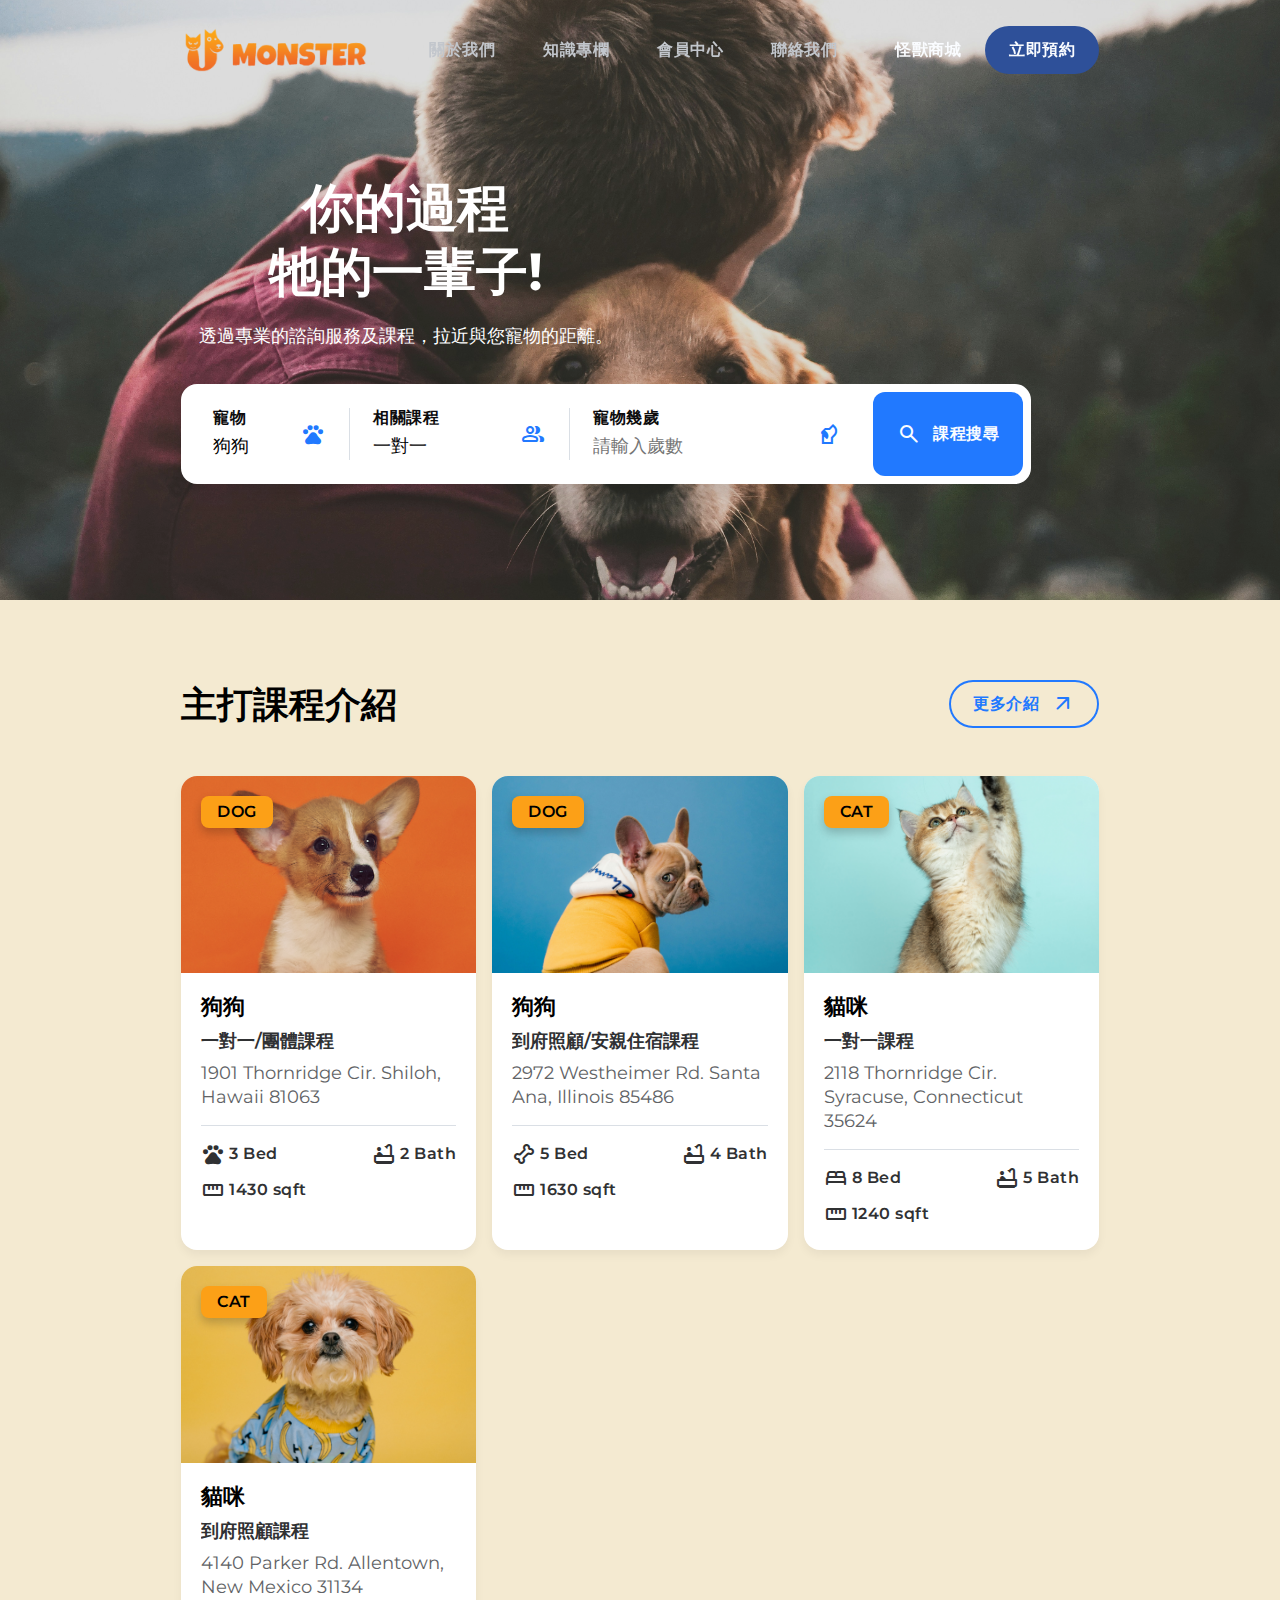
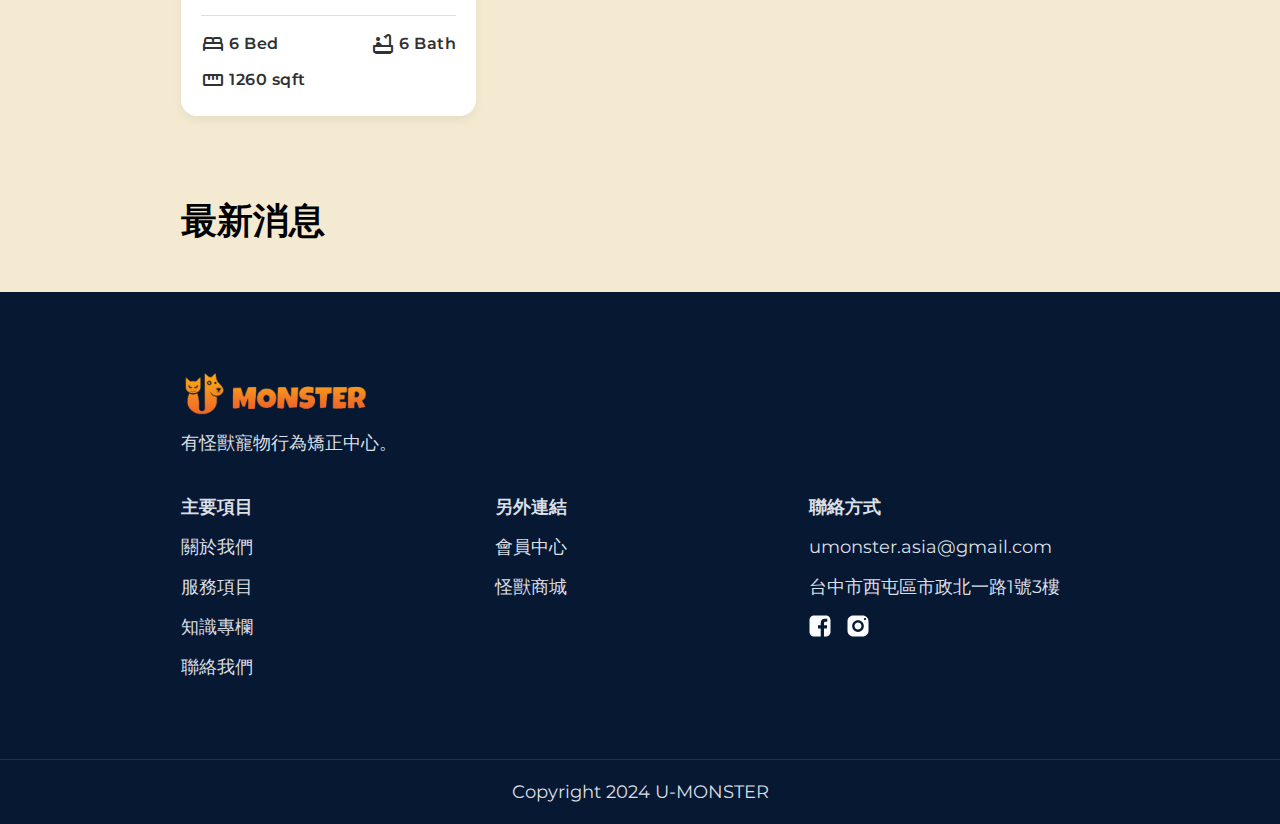
==== commit 2264c217: "version3" ====
--- a/index.html
+++ b/index.html
@@ -1,14 +1,15 @@
 <!DOCTYPE html>
 <html lang="en">
-  <head>
+
+<head>
     <meta charset="UTF-8" />
     <meta name="viewport" content="width=device-width, initial-scale=1.0" />
 
     <!-- 
     - primary meta tags
   -->
-    <title>Wealthome</title>
-    <meta name="title" content="Wealthome" />
+    <title>U-MONSTER</title>
+    <meta name="title" content="U-MONSTER" />
     <meta name="description" content="This is a realestate website devloped by codewithsadee" />
 
     <!-- 
@@ -40,67 +41,68 @@
 
     <!-- 
     - preload images
-  --></head>
-
-  <body>
+  -->
+</head>
+
+<body>
     <!-- 
     - #HEADER
   -->
 
     <header class="header" data-header>
-      <div class="container">
-        <a href="#" class="logo">
-          <img src="./assets/images/logo_d.png" width="190" height="28" alt="wealthome" />
-        </a>
-        <nav class="navbar" data-navbar>
-          <ul class="navbar-list">
-            <li>
-              <a href="/pages/about.html" class="navbar-link label-medium">關於我們</a>
-            </li>
-
-            <li>
-              <a href="/pages/knows.html" class="navbar-link label-medium">知識專欄</a>
-            </li>
-
-            <li>
-              <a href="/pages/Menber.html" class="navbar-link label-medium">會員中心</a>
-            </li>
-
-            <li>
-              <a href="/pages/Contact.html" class="navbar-link label-medium">聯絡我們</a>
-            </li>
-          </ul>
-
-          <div class="navbar-wrapper">
-            <a href="#" class="btn-link label-medium">怪獸商城</a>
-
-            <a href="#" class="btn btn-fill label-medium">立即預約</a>
-          </div>
-        </nav>
-
-        <button class="nav-toggle-btn icon-btn" aria-label="toggle navbar" data-nav-toggler>
+        <div class="container">
+            <a href="#" class="logo">
+                <img src="./assets/images/logo_d.png" width="190" height="28" alt="wealthome" />
+            </a>
+            <nav class="navbar" data-navbar>
+                <ul class="navbar-list">
+                    <li>
+                        <a href="/pages/about.html" class="navbar-link label-medium">關於我們</a>
+                    </li>
+
+                    <li>
+                        <a href="/pages/knows.html" class="navbar-link label-medium">知識專欄</a>
+                    </li>
+
+                    <li>
+                        <a href="/pages/Member.html" class="navbar-link label-medium">會員中心</a>
+                    </li>
+
+                    <li>
+                        <a href="/pages/Contact.html" class="navbar-link label-medium">聯絡我們</a>
+                    </li>
+                </ul>
+
+                <div class="navbar-wrapper">
+                    <a href="#" class="btn-link label-medium">怪獸商城</a>
+
+                    <a href="#" class="btn btn-fill label-medium">立即預約</a>
+                </div>
+            </nav>
+
+            <button class="nav-toggle-btn icon-btn" aria-label="toggle navbar" data-nav-toggler>
           <span class="material-symbols-rounded open" aria-hidden="true">menu</span>
 
           <span class="material-symbols-rounded close" aria-hidden="true">close</span>
         </button>
-      </div>
+        </div>
     </header>
 
     <main>
-      <article>
-        <!-- 
+        <article>
+            <!-- 
         - #HERO
       -->
 
-        <section class="hero">
-          <div class="container">
-            <div class="hero-content">
-              <h1 class="headline-large hero-title">你的過程<br />牠的一輩子!</h1>
-
-              <p class="body-large hero-text">透過專業的諮詢服務及課程，拉近與您寵物的距離。</p>
-
-              <form action="./" method="get" class="search-bar">
-                <label class="search-item">
+            <section class="hero">
+                <div class="container">
+                    <div class="hero-content">
+                        <h1 class="headline-large hero-title">你的過程<br />牠的一輩子!</h1>
+
+                        <p class="body-large hero-text">透過專業的諮詢服務及課程，拉近與您寵物的距離。</p>
+
+                        <form action="./" method="get" class="search-bar">
+                            <label class="search-item">
                   <span class="label-medium label">寵物</span>
 
                   <select name="want-to" class="search-item-field body-medium">
@@ -108,10 +110,10 @@
                     <option value="sell">貓咪</option>
                   </select>
 
-                  <span class="material-symbols-rounded" aria-hidden="true">real_estate_agent</span>
+                  <span class="material-symbols-rounded" aria-hidden="true">pets</span>
                 </label>
 
-                <label class="search-item">
+                            <label class="search-item">
                   <span class="label-medium label">相關課程</span>
 
                   <select name="property-type" class="search-item-field body-medium">
@@ -121,510 +123,330 @@
                     <option value="villa">安親住宿</option>
                   </select>
 
-                  <span class="material-symbols-rounded" aria-hidden="true">gite</span>
+                  <span class="material-symbols-rounded" aria-hidden="true">group</span>
                 </label>
 
-                <label class="search-item">
+                            <label class="search-item">
                   <span class="label-medium label">寵物幾歲</span>
 
                   <input type="text" name="location" placeholder="請輸入歲數" class="search-item-field body-medium" />
 
-                  <span class="material-symbols-rounded" aria-hidden="true">location_on</span>
+                  <span class="material-symbols-rounded" aria-hidden="true">
+                    sound_detection_dog_barking
+                    </span>
                 </label>
 
-                <button type="submit" class="search-btn">
+                            <button type="submit" class="search-btn">
                   <span class="material-symbols-rounded" aria-hidden="true">search</span>
 
                   <span class="label-medium">課程搜尋</span>
                 </button>
-              </form>
-            </div>
-            <img src="./assets/images/bg-2.jpg" width="1240" height="840" role="presentation" class="bg-pattern" />
-          </div>
-        </section>
-
-        <!-- 
+                        </form>
+                    </div>
+                </div>
+            </section>
+
+            <!-- 
         - #PROPERTY SECTION
       -->
 
-        <section class="section property" aria-labelledby="property-label">
-          <div class="container">
-            <div class="title-wrapper">
-              <div>
-                <h2 class="section-title headline-small">主打課程介紹</h2>
-              </div>
-
-              <a href="#" class="btn btn-outline">
-                <span class="label-medium">更多介紹</span>
-
-                <span class="material-symbols-rounded" aria-hidden="true">arrow_outward</span>
-              </a>
+            <section class="section property" aria-labelledby="property-label">
+                <div class="container">
+                    <div class="title-wrapper">
+                        <div>
+                            <h2 class="section-title headline-small">主打課程介紹</h2>
+                        </div>
+
+                        <a href="#" class="btn btn-outline">
+                            <span class="label-medium">更多介紹</span>
+
+                            <span class="material-symbols-rounded" aria-hidden="true">arrow_outward</span>
+                        </a>
+                    </div>
+
+                    <div class="property-list">
+                        <div class="card">
+                            <div class="card-banner">
+                                <figure class="img-holder" style="--width: 585; --height: 390">
+                                    <img src="./assets/images/d-1.jpg" width="585" height="390" alt="COVA Home Realty" class="img-cover" />
+                                </figure>
+
+                                <span class="badge label-medium">DOG</span>
+
+                                <button class="icon-btn fav-btn" aria-label="add to favorite" data-toggle-btn>
+                    <span class="material-symbols-rounded" aria-hidden="true">pet_supplies</span>
+                  </button>
+                            </div>
+
+                            <div class="card-content">
+                                <span class="title-large">狗狗</span>
+
+                                <h3>
+                                    <a href="#" class="title-small card-title">一對一/團體課程</a>
+                                </h3>
+
+                                <address class="body-medium card-text">1901 Thornridge Cir. Shiloh, Hawaii 81063</address>
+
+                                <div class="card-meta-list">
+                                    <div class="meta-item">
+                                        <span class="material-symbols-rounded meta-icon" aria-hidden="true">pets</span>
+
+                                        <span class="meta-text label-medium">3 Bed</span>
+                                    </div>
+
+                                    <div class="meta-item">
+                                        <span class="material-symbols-rounded meta-icon" aria-hidden="true">bathtub</span>
+
+                                        <span class="meta-text label-medium">2 Bath</span>
+                                    </div>
+
+                                    <div class="meta-item">
+                                        <span class="material-symbols-rounded meta-icon" aria-hidden="true">straighten</span>
+
+                                        <span class="meta-text label-medium">1430 sqft </span>
+                                    </div>
+                                </div>
+                            </div>
+                        </div>
+
+                        <div class="card">
+                            <div class="card-banner">
+                                <figure class="img-holder" style="--width: 585; --height: 390">
+                                    <img src="./assets/images/d-4.jpg" width="585" height="390" alt="Exit Realty" class="img-cover" />
+                                </figure>
+
+                                <span class="badge label-medium">DOG</span>
+
+                                <button class="icon-btn fav-btn" aria-label="add to favorite" data-toggle-btn>
+                    <span class="material-symbols-rounded" aria-hidden="true">pet_supplies</span>
+                  </button>
+                            </div>
+
+                            <div class="card-content">
+                                <span class="title-large">狗狗</span>
+
+                                <h3>
+                                    <a href="#" class="title-small card-title">到府照顧/安親住宿課程</a>
+                                </h3>
+
+                                <address class="body-medium card-text">2972 Westheimer Rd. Santa Ana, Illinois 85486</address>
+
+                                <div class="card-meta-list">
+                                    <div class="meta-item">
+                                        <span class="material-symbols-rounded meta-icon" aria-hidden="true">pet_supplies</span>
+
+                                        <span class="meta-text label-medium">5 Bed</span>
+                                    </div>
+
+                                    <div class="meta-item">
+                                        <span class="material-symbols-rounded meta-icon" aria-hidden="true">bathtub</span>
+
+                                        <span class="meta-text label-medium">4 Bath</span>
+                                    </div>
+
+                                    <div class="meta-item">
+                                        <span class="material-symbols-rounded meta-icon" aria-hidden="true">straighten</span>
+
+                                        <span class="meta-text label-medium">1630 sqft </span>
+                                    </div>
+                                </div>
+                            </div>
+                        </div>
+
+                        <div class="card">
+                            <div class="card-banner">
+                                <figure class="img-holder" style="--width: 585; --height: 390">
+                                    <img src="./assets/images/d-2.jpg" width="585" height="390" alt="The Real Estate Group" class="img-cover" />
+                                </figure>
+
+                                <span class="badge label-medium">CAT</span>
+
+                                <button class="icon-btn fav-btn" aria-label="add to favorite" data-toggle-btn>
+                    <span class="material-symbols-rounded" aria-hidden="true">priority_high</span>
+                  </button>
+                            </div>
+
+                            <div class="card-content">
+                                <span class="title-large">貓咪</span>
+
+                                <h3>
+                                    <a href="#" class="title-small card-title">一對一課程</a>
+                                </h3>
+
+                                <address class="body-medium card-text">2118 Thornridge Cir. Syracuse, Connecticut 35624</address>
+
+                                <div class="card-meta-list">
+                                    <div class="meta-item">
+                                        <span class="material-symbols-rounded meta-icon" aria-hidden="true">bed</span>
+
+                                        <span class="meta-text label-medium">8 Bed</span>
+                                    </div>
+
+                                    <div class="meta-item">
+                                        <span class="material-symbols-rounded meta-icon" aria-hidden="true">bathtub</span>
+
+                                        <span class="meta-text label-medium">5 Bath</span>
+                                    </div>
+
+                                    <div class="meta-item">
+                                        <span class="material-symbols-rounded meta-icon" aria-hidden="true">straighten</span>
+
+                                        <span class="meta-text label-medium">1240 sqft </span>
+                                    </div>
+                                </div>
+                            </div>
+                        </div>
+
+                        <div class="card">
+                            <div class="card-banner">
+                                <figure class="img-holder" style="--width: 585; --height: 390">
+                                    <img src="./assets/images/d-3.jpg" width="585" height="390" alt="757 Realty" class="img-cover" />
+                                </figure>
+
+                                <span class="badge label-medium">CAT</span>
+
+                                <button class="icon-btn fav-btn" aria-label="add to favorite" data-toggle-btn>
+                    <span class="material-symbols-rounded" aria-hidden="true">priority_high</span>
+                  </button>
+                            </div>
+
+                            <div class="card-content">
+                                <span class="title-large">貓咪</span>
+
+                                <h3>
+                                    <a href="#" class="title-small card-title">到府照顧課程</a>
+                                </h3>
+
+                                <address class="body-medium card-text">4140 Parker Rd. Allentown, New Mexico 31134</address>
+
+                                <div class="card-meta-list">
+                                    <div class="meta-item">
+                                        <span class="material-symbols-rounded meta-icon" aria-hidden="true">bed</span>
+
+                                        <span class="meta-text label-medium">6 Bed</span>
+                                    </div>
+
+                                    <div class="meta-item">
+                                        <span class="material-symbols-rounded meta-icon" aria-hidden="true">bathtub</span>
+
+                                        <span class="meta-text label-medium">6 Bath</span>
+                                    </div>
+
+                                    <div class="meta-item">
+                                        <span class="material-symbols-rounded meta-icon" aria-hidden="true">straighten</span>
+
+                                        <span class="meta-text label-medium">1260 sqft </span>
+                                    </div>
+                                </div>
+                            </div>
+                        </div>
+                    </div>
+                </div>
+            </section>
+
+            <div class="container">
+                <div class="title-wrapper">
+                    <div>
+                        <h2 class="section-title headline-small">最新消息</h2>
+                    </div>
+                </div>
             </div>
-
-            <div class="property-list">
-              <div class="card">
-                <div class="card-banner">
-                  <figure class="img-holder" style="--width: 585; --height: 390">
-                    <img src="./assets/images/d-1.jpg" width="585" height="390" alt="COVA Home Realty" class="img-cover" />
-                  </figure>
-
-                  <span class="badge label-medium">DOG</span>
-
-                  <button class="icon-btn fav-btn" aria-label="add to favorite" data-toggle-btn>
-                    <span class="material-symbols-rounded" aria-hidden="true">favorite</span>
-                  </button>
+        </article>
+    </main>
+
+    <!-- 
+    - #FOOTER
+  -->
+
+    <footer class="footer">
+        <div class="footer-top">
+            <div class="container">
+                <div class="footer-brand">
+                    <a href="#" class="logo">
+                        <img src="./assets/images/logo_d.png" width="190" height="28" alt="wealthome" />
+                    </a>
+
+                    <p class="body-medium footer-text">有怪獸寵物行為矯正中心。</p>
                 </div>
 
-                <div class="card-content">
-                  <span class="title-large">狗狗</span>
-
-                  <h3>
-                    <a href="#" class="title-small card-title">一對一課程</a>
-                  </h3>
-
-                  <address class="body-medium card-text">1901 Thornridge Cir. Shiloh, Hawaii 81063</address>
-
-                  <div class="card-meta-list">
-                    <div class="meta-item">
-                      <span class="material-symbols-rounded meta-icon" aria-hidden="true">bed</span>
-
-                      <span class="meta-text label-medium">3 Bed</span>
-                    </div>
-
-                    <div class="meta-item">
-                      <span class="material-symbols-rounded meta-icon" aria-hidden="true">bathtub</span>
-
-                      <span class="meta-text label-medium">2 Bath</span>
-                    </div>
-
-                    <div class="meta-item">
-                      <span class="material-symbols-rounded meta-icon" aria-hidden="true">straighten</span>
-
-                      <span class="meta-text label-medium">1430 sqft </span>
-                    </div>
-                  </div>
-                </div>
-              </div>
-
-              <div class="card">
-                <div class="card-banner">
-                  <figure class="img-holder" style="--width: 585; --height: 390">
-                    <img src="./assets/images/d-4.jpg" width="585" height="390" alt="Exit Realty" class="img-cover" />
-                  </figure>
-
-                  <span class="badge label-medium">DOG</span>
-
-                  <button class="icon-btn fav-btn" aria-label="add to favorite" data-toggle-btn>
-                    <span class="material-symbols-rounded" aria-hidden="true">favorite</span>
-                  </button>
-                </div>
-
-                <div class="card-content">
-                  <span class="title-large">狗狗</span>
-
-                  <h3>
-                    <a href="#" class="title-small card-title">團體課程</a>
-                  </h3>
-
-                  <address class="body-medium card-text">2972 Westheimer Rd. Santa Ana, Illinois 85486</address>
-
-                  <div class="card-meta-list">
-                    <div class="meta-item">
-                      <span class="material-symbols-rounded meta-icon" aria-hidden="true">bed</span>
-
-                      <span class="meta-text label-medium">5 Bed</span>
-                    </div>
-
-                    <div class="meta-item">
-                      <span class="material-symbols-rounded meta-icon" aria-hidden="true">bathtub</span>
-
-                      <span class="meta-text label-medium">4 Bath</span>
-                    </div>
-
-                    <div class="meta-item">
-                      <span class="material-symbols-rounded meta-icon" aria-hidden="true">straighten</span>
-
-                      <span class="meta-text label-medium">1630 sqft </span>
-                    </div>
-                  </div>
-                </div>
-              </div>
-
-              <div class="card">
-                <div class="card-banner">
-                  <figure class="img-holder" style="--width: 585; --height: 390">
-                    <img src="./assets/images/d-2.jpg" width="585" height="390" alt="The Real Estate Group" class="img-cover" />
-                  </figure>
-
-                  <span class="badge label-medium">CAT</span>
-
-                  <button class="icon-btn fav-btn" aria-label="add to favorite" data-toggle-btn>
-                    <span class="material-symbols-rounded" aria-hidden="true">favorite</span>
-                  </button>
-                </div>
-
-                <div class="card-content">
-                  <span class="title-large">貓咪</span>
-
-                  <h3>
-                    <a href="#" class="title-small card-title">安親住宿</a>
-                  </h3>
-
-                  <address class="body-medium card-text">2118 Thornridge Cir. Syracuse, Connecticut 35624</address>
-
-                  <div class="card-meta-list">
-                    <div class="meta-item">
-                      <span class="material-symbols-rounded meta-icon" aria-hidden="true">bed</span>
-
-                      <span class="meta-text label-medium">8 Bed</span>
-                    </div>
-
-                    <div class="meta-item">
-                      <span class="material-symbols-rounded meta-icon" aria-hidden="true">bathtub</span>
-
-                      <span class="meta-text label-medium">5 Bath</span>
-                    </div>
-
-                    <div class="meta-item">
-                      <span class="material-symbols-rounded meta-icon" aria-hidden="true">straighten</span>
-
-                      <span class="meta-text label-medium">1240 sqft </span>
-                    </div>
-                  </div>
-                </div>
-              </div>
-
-              <div class="card">
-                <div class="card-banner">
-                  <figure class="img-holder" style="--width: 585; --height: 390">
-                    <img src="./assets/images/d-3.jpg" width="585" height="390" alt="757 Realty" class="img-cover" />
-                  </figure>
-
-                  <span class="badge label-medium">CAT</span>
-
-                  <button class="icon-btn fav-btn" aria-label="add to favorite" data-toggle-btn>
-                    <span class="material-symbols-rounded" aria-hidden="true">favorite</span>
-                  </button>
-                </div>
-
-                <div class="card-content">
-                  <span class="title-large">貓咪</span>
-
-                  <h3>
-                    <a href="#" class="title-small card-title">到府照顧</a>
-                  </h3>
-
-                  <address class="body-medium card-text">4140 Parker Rd. Allentown, New Mexico 31134</address>
-
-                  <div class="card-meta-list">
-                    <div class="meta-item">
-                      <span class="material-symbols-rounded meta-icon" aria-hidden="true">bed</span>
-
-                      <span class="meta-text label-medium">6 Bed</span>
-                    </div>
-
-                    <div class="meta-item">
-                      <span class="material-symbols-rounded meta-icon" aria-hidden="true">bathtub</span>
-
-                      <span class="meta-text label-medium">6 Bath</span>
-                    </div>
-
-                    <div class="meta-item">
-                      <span class="material-symbols-rounded meta-icon" aria-hidden="true">straighten</span>
-
-                      <span class="meta-text label-medium">1260 sqft </span>
-                    </div>
-                  </div>
-                </div>
-              </div>
+                <nav class="footer-nav" aria-labelledby="nav-label-1">
+                    <p class="title-small footer-list-title" id="nav-label-1">主要項目</p>
+
+                    <ul class="footer-list">
+                        <li>
+                            <a href="#" class="body-medium footer-link">關於我們</a>
+                        </li>
+
+                        <li>
+                            <a href="#" class="body-medium footer-link">服務項目</a>
+                        </li>
+
+                        <li>
+                            <a href="#" class="body-medium footer-link">知識專欄</a>
+                        </li>
+
+                        <li>
+                            <a href="#" class="body-medium footer-link">聯絡我們</a>
+                        </li>
+                    </ul>
+                </nav>
+
+                <nav class="footer-nav" aria-labelledby="nav-label-2">
+                    <p class="title-small footer-list-title" id="nav-label-2">另外連結</p>
+
+                    <ul class="footer-list">
+                        <li>
+                            <a href="#" class="body-medium footer-link">會員中心</a>
+                        </li>
+
+                        <li>
+                            <a href="#" class="body-medium footer-link">怪獸商城</a>
+                        </li>
+                    </ul>
+                </nav>
+
+                <nav class="footer-nav" aria-labelledby="nav-label-3">
+                    <p class="title-small footer-list-title" id="nav-label-3">聯絡方式</p>
+
+                    <ul class="footer-list">
+                        <li>
+                            <a href="#" class="body-medium footer-link">umonster.asia@gmail.com</a>
+                        </li>
+
+                        <li>
+                            <address class="address body-medium">台中市⻄屯區市政北一路1號3樓</address>
+                        </li>
+
+                        <li>
+                            <ul class="social-list">
+                                <li>
+                                    <a href="#" class="social-link">
+                                        <img src="./assets/images/facebook.svg" alt="facebook" />
+                                    </a>
+                                </li>
+
+                                <li>
+                                    <a href="#" class="social-link">
+                                        <img src="./assets/images/insta.svg" alt="instagram" />
+                                    </a>
+                                </li>
+                            </ul>
+                        </li>
+                    </ul>
+                </nav>
             </div>
-          </div>
-        </section>
-
-        <div class="container">
-          <div class="title-wrapper">
-            <div>
-              <h2 class="section-title headline-small">最新消息</h2>
+        </div>
+
+        <div class="footer-bottom">
+            <div class="container">
+                <p class="copyright body-medium">Copyright 2024 U-MONSTER</p>
             </div>
-          </div>
         </div>
-
-        <!-- 
-        - #VIDEO
-      -->
-
-        <!-- 
-        - #STORY
-      -->
-
-        <section class="section story">
-          <div class="container">
-            <div class="title-wrapper">
-              <div>
-                <p class="section-subtitle title-medium">Our Customers</p>
-
-                <h2 class="section-title headline-medium">We Help 1000+ Family Find Their True Home</h2>
-
-                <ul class="avatar-list">
-                  <li class="avatar">
-                    <img src="./assets/images/avatar-1.jpg" width="120" height="80" loading="lazy" alt="John smith" class="img-cover" />
-                  </li>
-
-                  <li class="avatar">
-                    <img src="./assets/images/avatar-2.jpg" width="120" height="80" loading="lazy" alt="Jane smith" class="img-cover" />
-                  </li>
-
-                  <li class="avatar">
-                    <img src="./assets/images/avatar-3.jpg" width="120" height="80" loading="lazy" alt="John smith" class="img-cover" />
-                  </li>
-
-                  <li class="avatar">
-                    <img src="./assets/images/avatar-4.jpg" width="120" height="80" loading="lazy" alt="Jane smith" class="img-cover" />
-
-                    <div class="overlay-content">
-                      <span class="label-medium">99+</span>
-                    </div>
-                  </li>
-                </ul>
-              </div>
-
-              <a href="#" class="btn btn-outline">
-                <span class="label-medium">立即預約</span>
-
-                <span class="material-symbols-rounded" aria-hidden="true">arrow_outward</span>
-              </a>
-            </div>
-
-            <ul class="story-list">
-              <li class="story-card" style="background-image: url('./assets/images/story-1.jpg')">
-                <a href="#" class="overlay-content">
-                  <div>
-                    <h3 class="title-small">Chris Traeger</h3>
-
-                    <div class="rating-wrapper">
-                      <span class="material-symbols-rounded" aria-hidden="true">star</span>
-                      <span class="material-symbols-rounded" aria-hidden="true">star</span>
-                      <span class="material-symbols-rounded" aria-hidden="true">star</span>
-                      <span class="material-symbols-rounded" aria-hidden="true">star</span>
-                      <span class="material-symbols-rounded" aria-hidden="true">star</span>
-
-                      <data class="title-small rating-text" value="5">5.0</data>
-                    </div>
-                  </div>
-
-                  <figure class="card-avatar">
-                    <img src="./assets/images/story-avatar-1.jpg" width="56" height="56" loading="lazy" alt="Chris Traeger" class="img-cover" />
-                  </figure>
-                </a>
-              </li>
-
-              <li class="story-card" style="background-image: url('./assets/images/story-2.jpg')">
-                <a href="#" class="overlay-content">
-                  <div>
-                    <h3 class="title-small">Duke Silver</h3>
-
-                    <div class="rating-wrapper">
-                      <span class="material-symbols-rounded" aria-hidden="true">star</span>
-                      <span class="material-symbols-rounded" aria-hidden="true">star</span>
-                      <span class="material-symbols-rounded" aria-hidden="true">star</span>
-                      <span class="material-symbols-rounded" aria-hidden="true">star</span>
-                      <span class="material-symbols-rounded" aria-hidden="true">star</span>
-
-                      <data class="title-small rating-text" value="5">5.0</data>
-                    </div>
-                  </div>
-
-                  <figure class="card-avatar">
-                    <img src="./assets/images/story-avatar-2.jpg" width="56" height="56" loading="lazy" alt="Duke Silver" class="img-cover" />
-                  </figure>
-                </a>
-              </li>
-
-              <li class="story-card" style="background-image: url('./assets/images/story-3.jpg')">
-                <a href="#" class="overlay-content">
-                  <div>
-                    <h3 class="title-small">Tsukasa Aoi</h3>
-
-                    <div class="rating-wrapper">
-                      <span class="material-symbols-rounded" aria-hidden="true">star</span>
-                      <span class="material-symbols-rounded" aria-hidden="true">star</span>
-                      <span class="material-symbols-rounded" aria-hidden="true">star</span>
-                      <span class="material-symbols-rounded" aria-hidden="true">star</span>
-                      <span class="material-symbols-rounded" aria-hidden="true">star</span>
-
-                      <data class="title-small rating-text" value="5">5.0</data>
-                    </div>
-                  </div>
-
-                  <figure class="card-avatar">
-                    <img src="./assets/images/story-avatar-3.jpg" width="56" height="56" loading="lazy" alt="Tsukasa Aoi" class="img-cover" />
-                  </figure>
-                </a>
-              </li>
-
-              <li class="story-card" style="background-image: url('./assets/images/story-4.jpg')">
-                <a href="#" class="overlay-content">
-                  <div>
-                    <h3 class="title-small">Freida Varnes</h3>
-
-                    <div class="rating-wrapper">
-                      <span class="material-symbols-rounded" aria-hidden="true">star</span>
-                      <span class="material-symbols-rounded" aria-hidden="true">star</span>
-                      <span class="material-symbols-rounded" aria-hidden="true">star</span>
-                      <span class="material-symbols-rounded" aria-hidden="true">star</span>
-                      <span class="material-symbols-rounded" aria-hidden="true">star</span>
-
-                      <data class="title-small rating-text" value="5">5.0</data>
-                    </div>
-                  </div>
-
-                  <figure class="card-avatar">
-                    <img src="./assets/images/story-avatar-4.jpg" width="56" height="56" loading="lazy" alt="Freida Varnes" class="img-cover" />
-                  </figure>
-                </a>
-              </li>
-
-              <li class="story-card" style="background-image: url('./assets/images/story-5.jpg')">
-                <a href="#" class="overlay-content">
-                  <div>
-                    <h3 class="title-small">Carl Lorthner</h3>
-
-                    <div class="rating-wrapper">
-                      <span class="material-symbols-rounded" aria-hidden="true">star</span>
-                      <span class="material-symbols-rounded" aria-hidden="true">star</span>
-                      <span class="material-symbols-rounded" aria-hidden="true">star</span>
-                      <span class="material-symbols-rounded" aria-hidden="true">star</span>
-                      <span class="material-symbols-rounded" aria-hidden="true">star</span>
-
-                      <data class="title-small rating-text" value="5">5.0</data>
-                    </div>
-                  </div>
-
-                  <figure class="card-avatar">
-                    <img src="./assets/images/story-avatar-5.jpg" width="56" height="56" loading="lazy" alt="Carl Lorthner" class="img-cover" />
-                  </figure>
-                </a>
-              </li>
-
-              <li class="story-card" style="background-image: url('./assets/images/story-6.jpg')">
-                <a href="#" class="overlay-content">
-                  <div>
-                    <h3 class="title-small">Marci Senter</h3>
-
-                    <div class="rating-wrapper">
-                      <span class="material-symbols-rounded" aria-hidden="true">star</span>
-                      <span class="material-symbols-rounded" aria-hidden="true">star</span>
-                      <span class="material-symbols-rounded" aria-hidden="true">star</span>
-                      <span class="material-symbols-rounded" aria-hidden="true">star</span>
-                      <span class="material-symbols-rounded" aria-hidden="true">star</span>
-
-                      <data class="title-small rating-text" value="5">5.0</data>
-                    </div>
-                  </div>
-
-                  <figure class="card-avatar">
-                    <img src="./assets/images/story-avatar-6.jpg" width="56" height="56" loading="lazy" alt="Marci Senter" class="img-cover" />
-                  </figure>
-                </a>
-              </li>
-            </ul>
-          </div>
-        </section>
-      </article>
-    </main>
-
-    <!-- 
-    - #FOOTER
-  -->
-
-    <footer class="footer">
-      <div class="footer-top">
-        <div class="container">
-          <div class="footer-brand">
-            <a href="#" class="logo">
-              <img src="./assets/images/logo_d.png" width="190" height="28" alt="wealthome" />
-            </a>
-
-            <p class="body-medium footer-text">希望以更完整、更值得信賴的 專業形象與大家見面。</p>
-          </div>
-
-          <nav class="footer-nav" aria-labelledby="nav-label-1">
-            <p class="title-small footer-list-title" id="nav-label-1">主要項目</p>
-
-            <ul class="footer-list">
-              <li>
-                <a href="#" class="body-medium footer-link">關於我們</a>
-              </li>
-
-              <li>
-                <a href="#" class="body-medium footer-link">服務項目</a>
-              </li>
-
-              <li>
-                <a href="#" class="body-medium footer-link">知識專欄</a>
-              </li>
-
-              <li>
-                <a href="#" class="body-medium footer-link">聯絡我們</a>
-              </li>
-            </ul>
-          </nav>
-
-          <nav class="footer-nav" aria-labelledby="nav-label-2">
-            <p class="title-small footer-list-title" id="nav-label-2">Support</p>
-
-            <ul class="footer-list">
-              <li>
-                <a href="#" class="body-medium footer-link">會員中心</a>
-              </li>
-
-              <li>
-                <a href="#" class="body-medium footer-link">怪獸商城</a>
-              </li>
-            </ul>
-          </nav>
-
-          <nav class="footer-nav" aria-labelledby="nav-label-3">
-            <p class="title-small footer-list-title" id="nav-label-3">Get in touch</p>
-
-            <ul class="footer-list">
-              <li>
-                <a href="#" class="body-medium footer-link">umonster.asia@gmail.com</a>
-              </li>
-
-              <li>
-                <address class="address body-medium">台中市⻄屯區市政北一路1號3樓</address>
-              </li>
-
-              <li>
-                <ul class="social-list">
-                  <li>
-                    <a href="#" class="social-link">
-                      <img src="./assets/images/facebook.svg" alt="facebook" />
-                    </a>
-                  </li>
-
-                  <li>
-                    <a href="#" class="social-link">
-                      <img src="./assets/images/insta.svg" alt="instagram" />
-                    </a>
-                  </li>
-                </ul>
-              </li>
-            </ul>
-          </nav>
-        </div>
-      </div>
-
-      <div class="footer-bottom">
-        <div class="container">
-          <p class="copyright body-medium">Copyright 2024 codewithsadee</p>
-        </div>
-      </div>
     </footer>
 
     <a href="#top" class="go-top" data-go-top>
-      <button class="btn btn-primary">立即預約</button>
+        <button class="btn btn-primary">立即預約</button>
     </a>
-  </body>
-</html>
+</body>
+
+</html>--- a/assets/css/style.css
+++ b/assets/css/style.css
@@ -248,7 +248,7 @@
 }
 
 .body-medium {
-  font-size: var(--fs-body-medium);
+  font-size: var(--fs-body-large);
   line-height: var(--lh-body-medium);
   font-weight: var(--weight-regular);
 }
@@ -562,12 +562,12 @@
 .navbar-wrapper {
   display: grid;
   gap: 8px;
-  color: black;
+
 }
 
 .navbar-link,
 .btn-link {
-  color: black;
+  color: white;
   padding: 6px 12px;
   transition: var(--transition-duration-quick) var(--transition-easing-quick);
 }
@@ -579,7 +579,7 @@
 
 :is(.navbar-link, .btn-link):is(:hover, :focus-visible),
 .navbar-link.active {
-  color: var(--primary-100);
+  color: white;
 }
 
 .navbar .btn {
@@ -595,20 +595,26 @@
 }
 
 .hero {
-  position: relative;
-  color: var(--neutral-90);
-  padding-block: 130px 60px;
-  overflow: hidden;
-  isolation: isolate;
-  object-fit: cover;
+  background-image: url("../images/bg-2.jpg");
+  background-repeat: no-repeat;
+  background-size: cover;
+  background-position: center;
+  background-color: hsla(15, 0%, 40%, 0.7);
+  background-blend-mode: overlay;
+  display: grid;
+  place-items: center;
+  min-height: 600px;
+  text-align: center;
+  padding-top: 125px;
 }
 
 .hero-title {
-  color: var(--neutral-100);
+  color: white;
 }
 
 .hero-text {
   margin-block: 16px 32px;
+  color: #fff;
 }
 
 .search-bar {
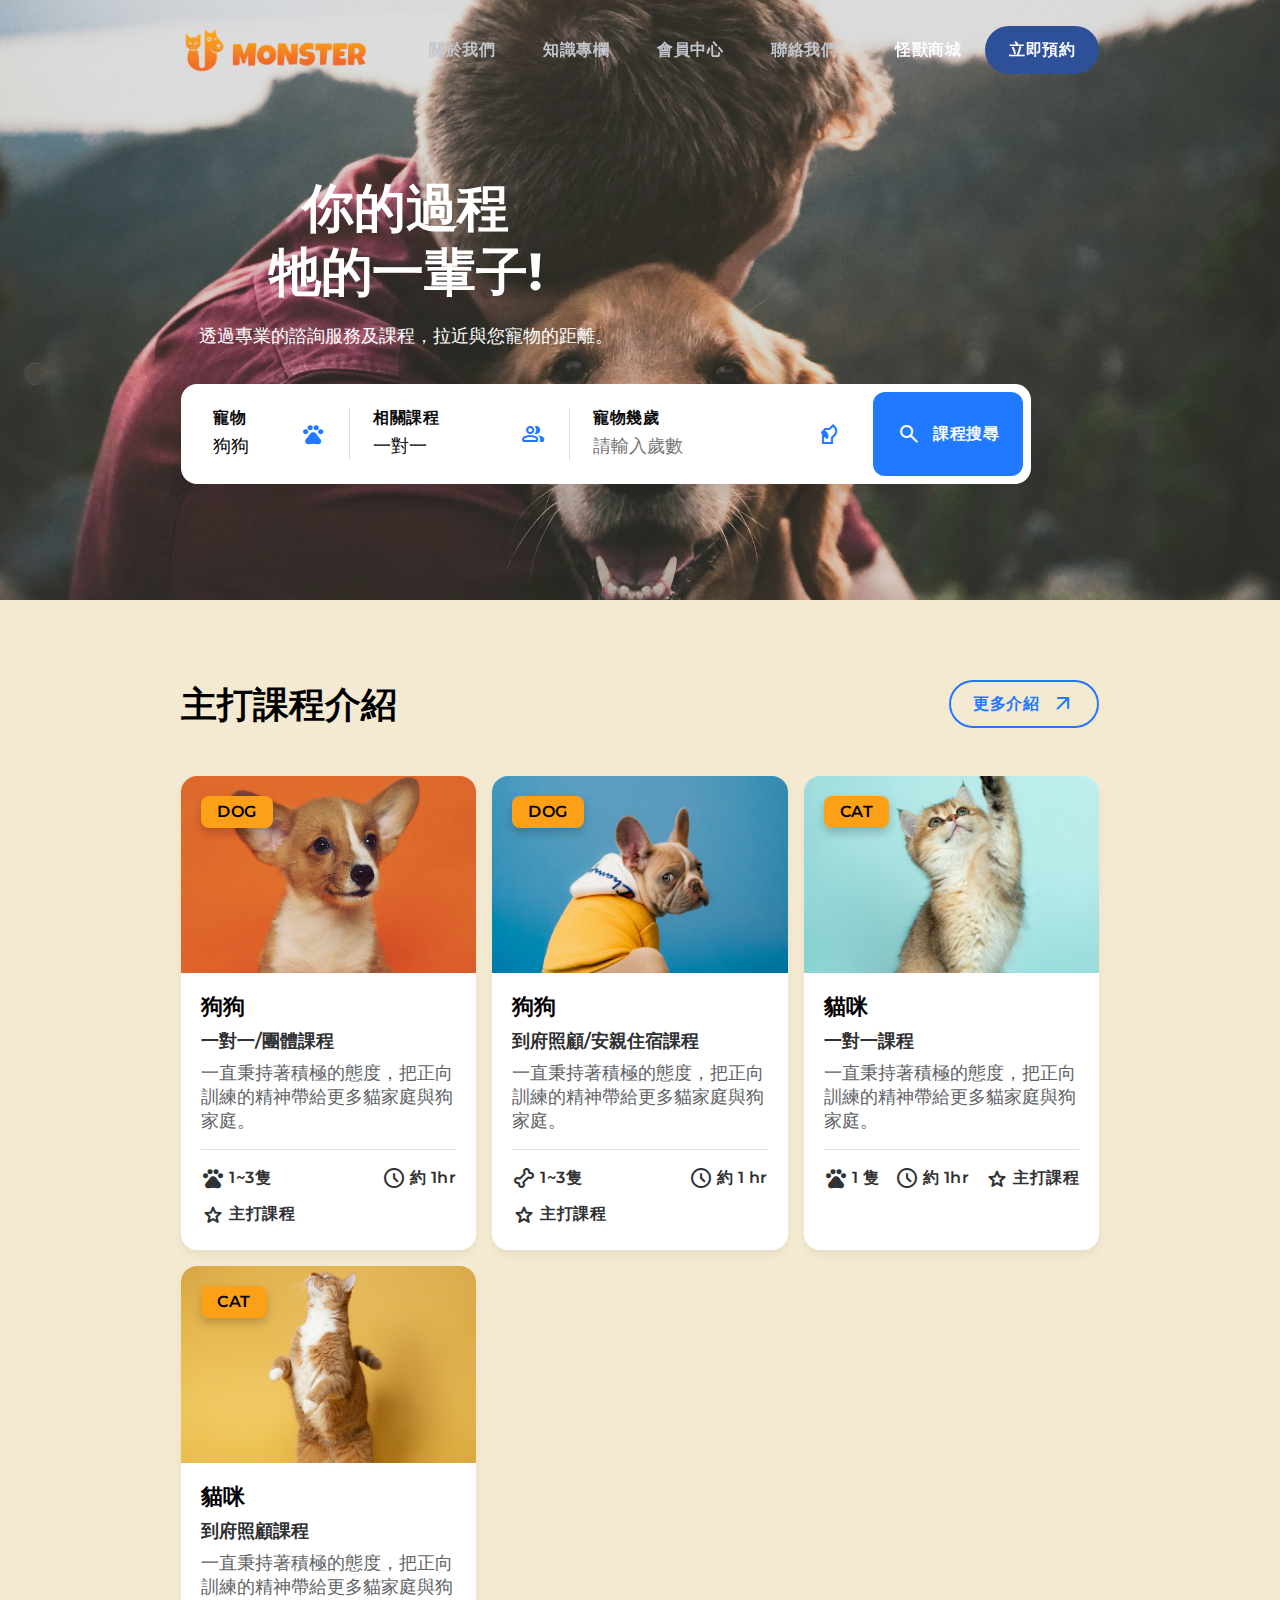
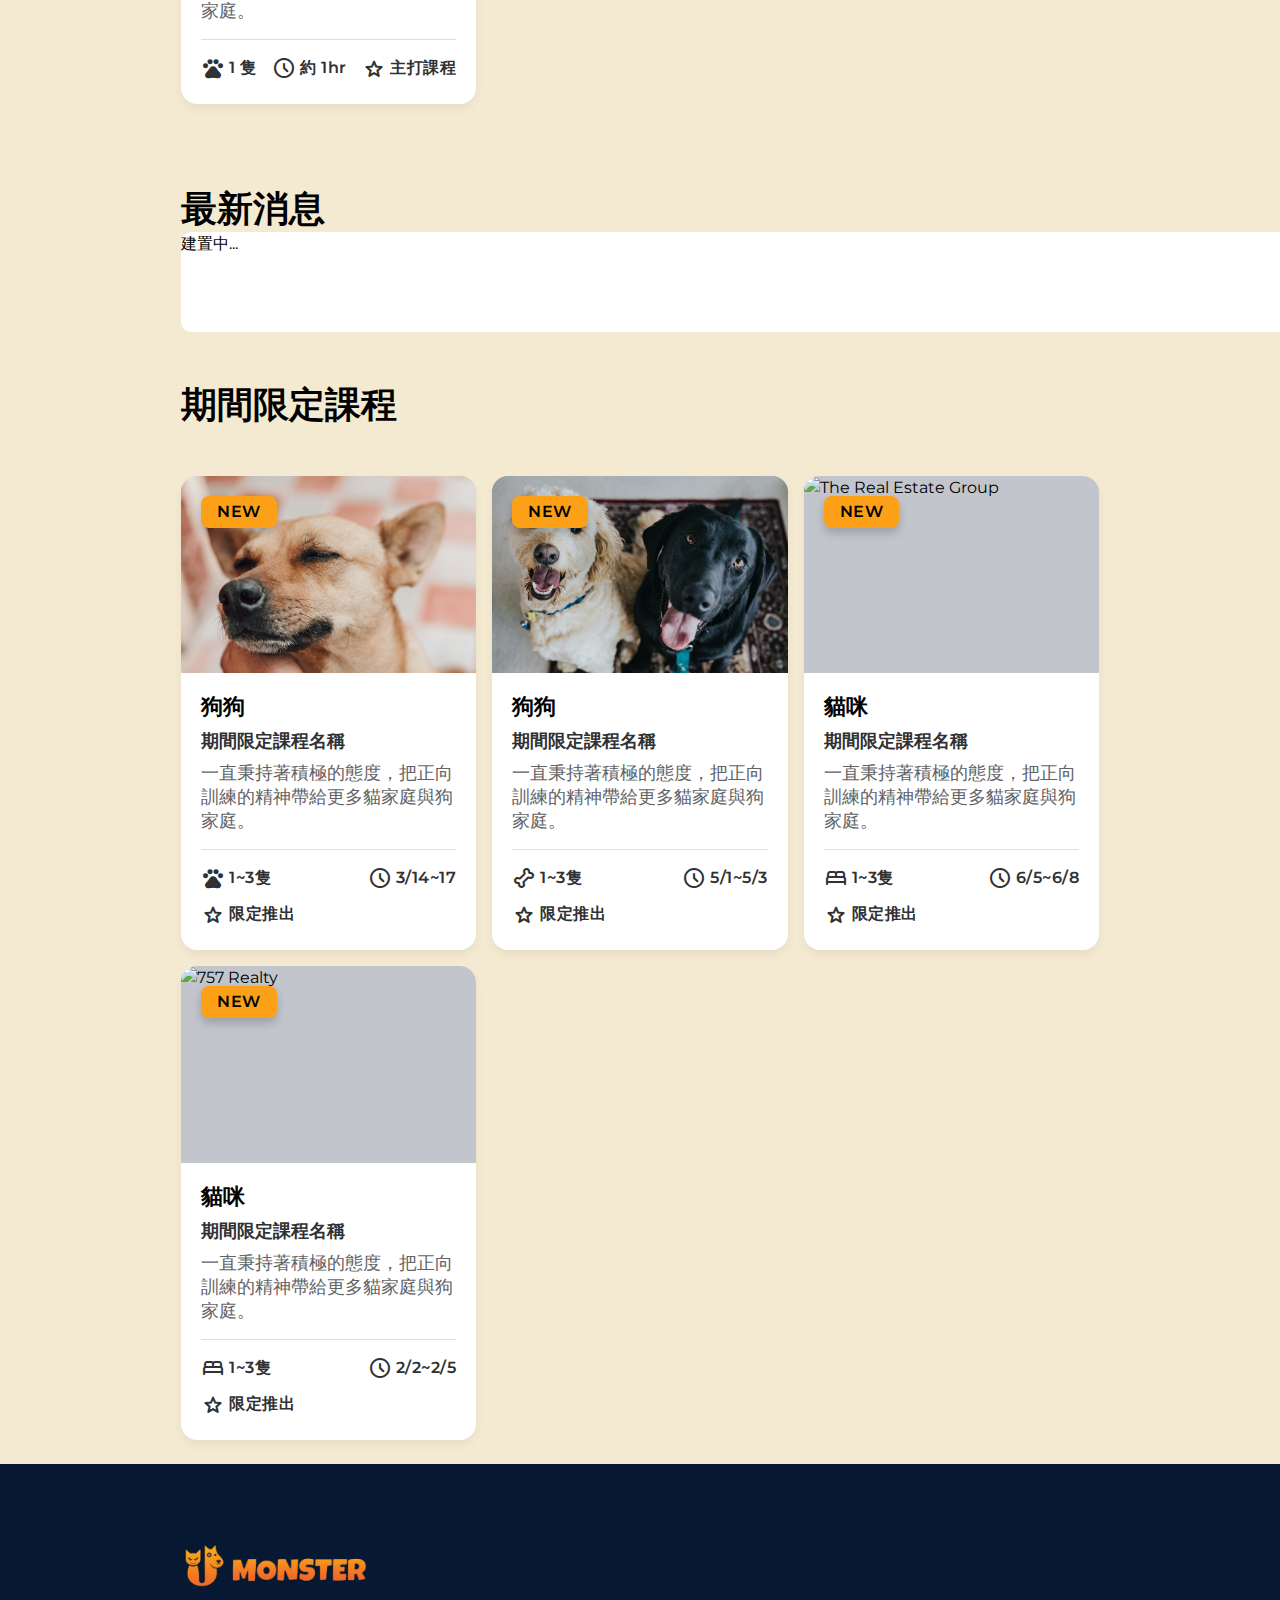
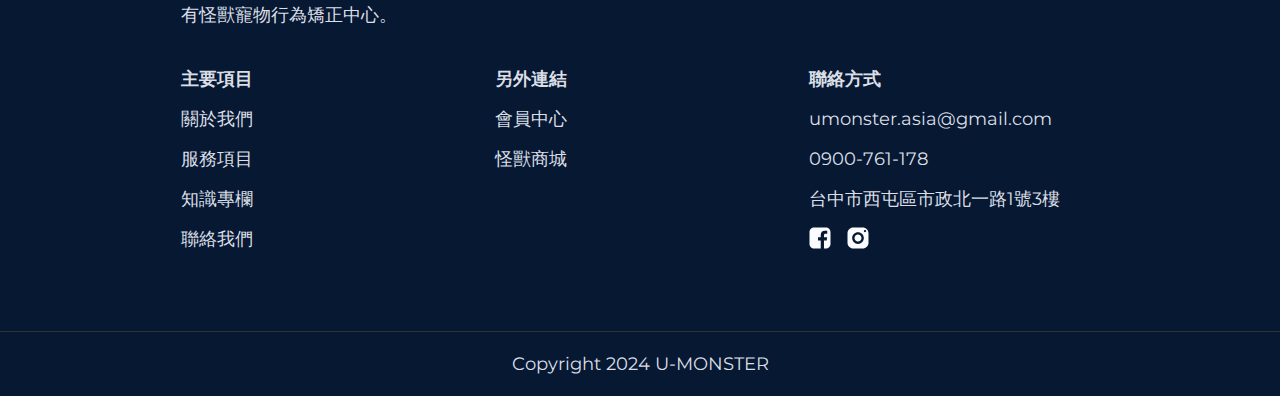
==== commit 2e405eb9: "version3" ====
--- a/index.html
+++ b/index.html
@@ -1,7 +1,6 @@
 <!DOCTYPE html>
 <html lang="en">
-
-<head>
+  <head>
     <meta charset="UTF-8" />
     <meta name="viewport" content="width=device-width, initial-scale=1.0" />
 
@@ -41,68 +40,67 @@
 
     <!-- 
     - preload images
-  -->
-</head>
-
-<body>
+  --></head>
+
+  <body>
     <!-- 
     - #HEADER
   -->
 
     <header class="header" data-header>
-        <div class="container">
-            <a href="#" class="logo">
-                <img src="./assets/images/logo_d.png" width="190" height="28" alt="wealthome" />
-            </a>
-            <nav class="navbar" data-navbar>
-                <ul class="navbar-list">
-                    <li>
-                        <a href="/pages/about.html" class="navbar-link label-medium">關於我們</a>
-                    </li>
-
-                    <li>
-                        <a href="/pages/knows.html" class="navbar-link label-medium">知識專欄</a>
-                    </li>
-
-                    <li>
-                        <a href="/pages/Member.html" class="navbar-link label-medium">會員中心</a>
-                    </li>
-
-                    <li>
-                        <a href="/pages/Contact.html" class="navbar-link label-medium">聯絡我們</a>
-                    </li>
-                </ul>
-
-                <div class="navbar-wrapper">
-                    <a href="#" class="btn-link label-medium">怪獸商城</a>
-
-                    <a href="#" class="btn btn-fill label-medium">立即預約</a>
-                </div>
-            </nav>
-
-            <button class="nav-toggle-btn icon-btn" aria-label="toggle navbar" data-nav-toggler>
+      <div class="container">
+        <a href="#" class="logo">
+          <img src="./assets/images/logo_d.png" width="190" height="28" alt="wealthome" />
+        </a>
+        <nav class="navbar" data-navbar>
+          <ul class="navbar-list">
+            <li>
+              <a href="/pages/about.html" class="navbar-link label-medium">關於我們</a>
+            </li>
+
+            <li>
+              <a href="/pages/knows.html" class="navbar-link label-medium">知識專欄</a>
+            </li>
+
+            <li>
+              <a href="/pages/member.html" class="navbar-link label-medium">會員中心</a>
+            </li>
+
+            <li>
+              <a href="/pages/contact.html" class="navbar-link label-medium">聯絡我們</a>
+            </li>
+          </ul>
+
+          <div class="navbar-wrapper">
+            <a href="#" class="btn-link label-medium">怪獸商城</a>
+
+            <a href="/pages/member.html" class="btn btn-fill label-medium">立即預約</a>
+          </div>
+        </nav>
+
+        <button class="nav-toggle-btn icon-btn" aria-label="toggle navbar" data-nav-toggler>
           <span class="material-symbols-rounded open" aria-hidden="true">menu</span>
 
           <span class="material-symbols-rounded close" aria-hidden="true">close</span>
         </button>
-        </div>
+      </div>
     </header>
 
     <main>
-        <article>
-            <!-- 
+      <article>
+        <!-- 
         - #HERO
       -->
 
-            <section class="hero">
-                <div class="container">
-                    <div class="hero-content">
-                        <h1 class="headline-large hero-title">你的過程<br />牠的一輩子!</h1>
-
-                        <p class="body-large hero-text">透過專業的諮詢服務及課程，拉近與您寵物的距離。</p>
-
-                        <form action="./" method="get" class="search-bar">
-                            <label class="search-item">
+        <section class="hero">
+          <div class="container">
+            <div class="hero-content">
+              <h1 class="headline-large hero-title">你的過程<br />牠的一輩子!</h1>
+
+              <p class="body-large hero-text">透過專業的諮詢服務及課程，拉近與您寵物的距離。</p>
+
+              <form action="./" method="get" class="search-bar">
+                <label class="search-item">
                   <span class="label-medium label">寵物</span>
 
                   <select name="want-to" class="search-item-field body-medium">
@@ -113,7 +111,7 @@
                   <span class="material-symbols-rounded" aria-hidden="true">pets</span>
                 </label>
 
-                            <label class="search-item">
+                <label class="search-item">
                   <span class="label-medium label">相關課程</span>
 
                   <select name="property-type" class="search-item-field body-medium">
@@ -126,327 +124,515 @@
                   <span class="material-symbols-rounded" aria-hidden="true">group</span>
                 </label>
 
-                            <label class="search-item">
+                <label class="search-item">
                   <span class="label-medium label">寵物幾歲</span>
 
                   <input type="text" name="location" placeholder="請輸入歲數" class="search-item-field body-medium" />
 
-                  <span class="material-symbols-rounded" aria-hidden="true">
-                    sound_detection_dog_barking
-                    </span>
+                  <span class="material-symbols-rounded" aria-hidden="true"> sound_detection_dog_barking </span>
                 </label>
 
-                            <button type="submit" class="search-btn">
+                <button type="submit" class="search-btn">
                   <span class="material-symbols-rounded" aria-hidden="true">search</span>
 
                   <span class="label-medium">課程搜尋</span>
                 </button>
-                        </form>
-                    </div>
-                </div>
-            </section>
-
-            <!-- 
+              </form>
+            </div>
+          </div>
+        </section>
+
+        <!-- 
         - #PROPERTY SECTION
       -->
 
-            <section class="section property" aria-labelledby="property-label">
-                <div class="container">
-                    <div class="title-wrapper">
-                        <div>
-                            <h2 class="section-title headline-small">主打課程介紹</h2>
-                        </div>
-
-                        <a href="#" class="btn btn-outline">
-                            <span class="label-medium">更多介紹</span>
-
-                            <span class="material-symbols-rounded" aria-hidden="true">arrow_outward</span>
-                        </a>
-                    </div>
-
-                    <div class="property-list">
-                        <div class="card">
-                            <div class="card-banner">
-                                <figure class="img-holder" style="--width: 585; --height: 390">
-                                    <img src="./assets/images/d-1.jpg" width="585" height="390" alt="COVA Home Realty" class="img-cover" />
-                                </figure>
-
-                                <span class="badge label-medium">DOG</span>
-
-                                <button class="icon-btn fav-btn" aria-label="add to favorite" data-toggle-btn>
+        <section class="section property" aria-labelledby="property-label">
+          <div class="container">
+            <div class="title-wrapper">
+              <div>
+                <h2 class="section-title headline-small">主打課程介紹</h2>
+              </div>
+
+              <a href="/course/dog_1.html" class="btn btn-outline">
+                <span class="label-medium">更多介紹</span>
+
+                <span class="material-symbols-rounded" aria-hidden="true">arrow_outward</span>
+              </a>
+            </div>
+
+            <div class="property-list">
+              <div class="card">
+                <div class="card-banner">
+                  <figure class="img-holder" style="--width: 585; --height: 390">
+                    <img src="./assets/images/d-1.jpg" width="585" height="390" alt="COVA Home Realty" class="img-cover" />
+                  </figure>
+
+                  <span class="badge label-medium">DOG</span>
+
+                  <button class="icon-btn fav-btn" aria-label="add to favorite" data-toggle-btn>
                     <span class="material-symbols-rounded" aria-hidden="true">pet_supplies</span>
                   </button>
-                            </div>
-
-                            <div class="card-content">
-                                <span class="title-large">狗狗</span>
-
-                                <h3>
-                                    <a href="#" class="title-small card-title">一對一/團體課程</a>
-                                </h3>
-
-                                <address class="body-medium card-text">1901 Thornridge Cir. Shiloh, Hawaii 81063</address>
-
-                                <div class="card-meta-list">
-                                    <div class="meta-item">
-                                        <span class="material-symbols-rounded meta-icon" aria-hidden="true">pets</span>
-
-                                        <span class="meta-text label-medium">3 Bed</span>
-                                    </div>
-
-                                    <div class="meta-item">
-                                        <span class="material-symbols-rounded meta-icon" aria-hidden="true">bathtub</span>
-
-                                        <span class="meta-text label-medium">2 Bath</span>
-                                    </div>
-
-                                    <div class="meta-item">
-                                        <span class="material-symbols-rounded meta-icon" aria-hidden="true">straighten</span>
-
-                                        <span class="meta-text label-medium">1430 sqft </span>
-                                    </div>
-                                </div>
-                            </div>
-                        </div>
-
-                        <div class="card">
-                            <div class="card-banner">
-                                <figure class="img-holder" style="--width: 585; --height: 390">
-                                    <img src="./assets/images/d-4.jpg" width="585" height="390" alt="Exit Realty" class="img-cover" />
-                                </figure>
-
-                                <span class="badge label-medium">DOG</span>
-
-                                <button class="icon-btn fav-btn" aria-label="add to favorite" data-toggle-btn>
+                </div>
+
+                <div class="card-content">
+                  <span class="title-large">狗狗</span>
+
+                  <h3>
+                    <a href="#" class="title-small card-title">一對一/團體課程</a>
+                  </h3>
+
+                  <address class="body-medium card-text">一直秉持著積極的態度，把正向訓練的精神帶給更多貓家庭與狗家庭。</address>
+
+                  <div class="card-meta-list">
+                    <div class="meta-item">
+                      <span class="material-symbols-rounded meta-icon" aria-hidden="true">pets</span>
+
+                      <span class="meta-text label-medium">1~3隻</span>
+                    </div>
+
+                    <div class="meta-item">
+                      <span class="material-symbols-rounded meta-icon" aria-hidden="true">schedule</span>
+
+                      <span class="meta-text label-medium">約 1hr</span>
+                    </div>
+
+                    <div class="meta-item">
+                      <span class="material-symbols-rounded meta-icon" aria-hidden="true">star</span>
+
+                      <span class="meta-text label-medium">主打課程</span>
+                    </div>
+                  </div>
+                </div>
+              </div>
+
+              <div class="card">
+                <div class="card-banner">
+                  <figure class="img-holder" style="--width: 585; --height: 390">
+                    <img src="./assets/images/d-4.jpg" width="585" height="390" alt="Exit Realty" class="img-cover" />
+                  </figure>
+
+                  <span class="badge label-medium">DOG</span>
+
+                  <button class="icon-btn fav-btn" aria-label="add to favorite" data-toggle-btn>
                     <span class="material-symbols-rounded" aria-hidden="true">pet_supplies</span>
                   </button>
-                            </div>
-
-                            <div class="card-content">
-                                <span class="title-large">狗狗</span>
-
-                                <h3>
-                                    <a href="#" class="title-small card-title">到府照顧/安親住宿課程</a>
-                                </h3>
-
-                                <address class="body-medium card-text">2972 Westheimer Rd. Santa Ana, Illinois 85486</address>
-
-                                <div class="card-meta-list">
-                                    <div class="meta-item">
-                                        <span class="material-symbols-rounded meta-icon" aria-hidden="true">pet_supplies</span>
-
-                                        <span class="meta-text label-medium">5 Bed</span>
-                                    </div>
-
-                                    <div class="meta-item">
-                                        <span class="material-symbols-rounded meta-icon" aria-hidden="true">bathtub</span>
-
-                                        <span class="meta-text label-medium">4 Bath</span>
-                                    </div>
-
-                                    <div class="meta-item">
-                                        <span class="material-symbols-rounded meta-icon" aria-hidden="true">straighten</span>
-
-                                        <span class="meta-text label-medium">1630 sqft </span>
-                                    </div>
-                                </div>
-                            </div>
-                        </div>
-
-                        <div class="card">
-                            <div class="card-banner">
-                                <figure class="img-holder" style="--width: 585; --height: 390">
-                                    <img src="./assets/images/d-2.jpg" width="585" height="390" alt="The Real Estate Group" class="img-cover" />
-                                </figure>
-
-                                <span class="badge label-medium">CAT</span>
-
-                                <button class="icon-btn fav-btn" aria-label="add to favorite" data-toggle-btn>
+                </div>
+
+                <div class="card-content">
+                  <span class="title-large">狗狗</span>
+
+                  <h3>
+                    <a href="#" class="title-small card-title">到府照顧/安親住宿課程</a>
+                  </h3>
+
+                  <address class="body-medium card-text">一直秉持著積極的態度，把正向訓練的精神帶給更多貓家庭與狗家庭。</address>
+
+                  <div class="card-meta-list">
+                    <div class="meta-item">
+                      <span class="material-symbols-rounded meta-icon" aria-hidden="true">pet_supplies</span>
+
+                      <span class="meta-text label-medium">1~3隻</span>
+                    </div>
+
+                    <div class="meta-item">
+                      <span class="material-symbols-rounded meta-icon" aria-hidden="true">schedule</span>
+
+                      <span class="meta-text label-medium">約 1 hr</span>
+                    </div>
+
+                    <div class="meta-item">
+                      <span class="material-symbols-rounded meta-icon" aria-hidden="true">star</span>
+
+                      <span class="meta-text label-medium">主打課程</span>
+                    </div>
+                  </div>
+                </div>
+              </div>
+
+              <div class="card">
+                <div class="card-banner">
+                  <figure class="img-holder" style="--width: 585; --height: 390">
+                    <img src="./assets/images/d-2.jpg" width="585" height="390" alt="The Real Estate Group" class="img-cover" />
+                  </figure>
+
+                  <span class="badge label-medium">CAT</span>
+
+                  <button class="icon-btn fav-btn" aria-label="add to favorite" data-toggle-btn>
                     <span class="material-symbols-rounded" aria-hidden="true">priority_high</span>
                   </button>
-                            </div>
-
-                            <div class="card-content">
-                                <span class="title-large">貓咪</span>
-
-                                <h3>
-                                    <a href="#" class="title-small card-title">一對一課程</a>
-                                </h3>
-
-                                <address class="body-medium card-text">2118 Thornridge Cir. Syracuse, Connecticut 35624</address>
-
-                                <div class="card-meta-list">
-                                    <div class="meta-item">
-                                        <span class="material-symbols-rounded meta-icon" aria-hidden="true">bed</span>
-
-                                        <span class="meta-text label-medium">8 Bed</span>
-                                    </div>
-
-                                    <div class="meta-item">
-                                        <span class="material-symbols-rounded meta-icon" aria-hidden="true">bathtub</span>
-
-                                        <span class="meta-text label-medium">5 Bath</span>
-                                    </div>
-
-                                    <div class="meta-item">
-                                        <span class="material-symbols-rounded meta-icon" aria-hidden="true">straighten</span>
-
-                                        <span class="meta-text label-medium">1240 sqft </span>
-                                    </div>
-                                </div>
-                            </div>
-                        </div>
-
-                        <div class="card">
-                            <div class="card-banner">
-                                <figure class="img-holder" style="--width: 585; --height: 390">
-                                    <img src="./assets/images/d-3.jpg" width="585" height="390" alt="757 Realty" class="img-cover" />
-                                </figure>
-
-                                <span class="badge label-medium">CAT</span>
-
-                                <button class="icon-btn fav-btn" aria-label="add to favorite" data-toggle-btn>
+                </div>
+
+                <div class="card-content">
+                  <span class="title-large">貓咪</span>
+
+                  <h3>
+                    <a href="#" class="title-small card-title">一對一課程</a>
+                  </h3>
+
+                  <address class="body-medium card-text">一直秉持著積極的態度，把正向訓練的精神帶給更多貓家庭與狗家庭。</address>
+
+                  <div class="card-meta-list">
+                    <div class="meta-item">
+                      <span class="material-symbols-rounded meta-icon" aria-hidden="true">pets</span>
+
+                      <span class="meta-text label-medium">1 隻</span>
+                    </div>
+
+                    <div class="meta-item">
+                      <span class="material-symbols-rounded meta-icon" aria-hidden="true">schedule</span>
+
+                      <span class="meta-text label-medium">約 1hr</span>
+                    </div>
+
+                    <div class="meta-item">
+                      <span class="material-symbols-rounded meta-icon" aria-hidden="true">star</span>
+
+                      <span class="meta-text label-medium">主打課程</span>
+                    </div>
+                  </div>
+                </div>
+              </div>
+
+              <div class="card">
+                <div class="card-banner">
+                  <figure class="img-holder" style="--width: 585; --height: 390">
+                    <img src="./assets/images/d-3.jpg" width="585" height="390" alt="757 Realty" class="img-cover" />
+                  </figure>
+
+                  <span class="badge label-medium">CAT</span>
+
+                  <button class="icon-btn fav-btn" aria-label="add to favorite" data-toggle-btn>
                     <span class="material-symbols-rounded" aria-hidden="true">priority_high</span>
                   </button>
-                            </div>
-
-                            <div class="card-content">
-                                <span class="title-large">貓咪</span>
-
-                                <h3>
-                                    <a href="#" class="title-small card-title">到府照顧課程</a>
-                                </h3>
-
-                                <address class="body-medium card-text">4140 Parker Rd. Allentown, New Mexico 31134</address>
-
-                                <div class="card-meta-list">
-                                    <div class="meta-item">
-                                        <span class="material-symbols-rounded meta-icon" aria-hidden="true">bed</span>
-
-                                        <span class="meta-text label-medium">6 Bed</span>
-                                    </div>
-
-                                    <div class="meta-item">
-                                        <span class="material-symbols-rounded meta-icon" aria-hidden="true">bathtub</span>
-
-                                        <span class="meta-text label-medium">6 Bath</span>
-                                    </div>
-
-                                    <div class="meta-item">
-                                        <span class="material-symbols-rounded meta-icon" aria-hidden="true">straighten</span>
-
-                                        <span class="meta-text label-medium">1260 sqft </span>
-                                    </div>
-                                </div>
-                            </div>
-                        </div>
-                    </div>
-                </div>
-            </section>
-
-            <div class="container">
-                <div class="title-wrapper">
-                    <div>
-                        <h2 class="section-title headline-small">最新消息</h2>
-                    </div>
-                </div>
+                </div>
+
+                <div class="card-content">
+                  <span class="title-large">貓咪</span>
+
+                  <h3>
+                    <a href="#" class="title-small card-title">到府照顧課程</a>
+                  </h3>
+
+                  <address class="body-medium card-text">一直秉持著積極的態度，把正向訓練的精神帶給更多貓家庭與狗家庭。</address>
+
+                  <div class="card-meta-list">
+                    <div class="meta-item">
+                      <span class="material-symbols-rounded meta-icon" aria-hidden="true">pets</span>
+
+                      <span class="meta-text label-medium">1 隻</span>
+                    </div>
+
+                    <div class="meta-item">
+                      <span class="material-symbols-rounded meta-icon" aria-hidden="true">schedule</span>
+
+                      <span class="meta-text label-medium">約 1hr</span>
+                    </div>
+
+                    <div class="meta-item">
+                      <span class="material-symbols-rounded meta-icon" aria-hidden="true">star</span>
+
+                      <span class="meta-text label-medium">主打課程</span>
+                    </div>
+                  </div>
+                </div>
+              </div>
             </div>
-        </article>
+          </div>
+        </section>
+      </article>
     </main>
 
+    <div class="container">
+      <div class="title-wrapper">
+        <div>
+          <h2 class="section-title headline-small">最新消息</h2>
+          <div class="news">建置中...</div>
+        </div>
+      </div>
+    </div>
+
+    <div class="container">
+      <div class="title-wrapper">
+        <div>
+          <h2 class="section-title headline-small">期間限定課程</h2>
+        </div>
+      </div>
+      <div class="property-list">
+        <div class="card">
+          <div class="card-banner">
+            <figure class="img-holder" style="--width: 585; --height: 390">
+              <img src="./assets/images/l-1.jpg" width="585" height="390" alt="COVA Home Realty" class="img-cover" />
+            </figure>
+
+            <span class="badge label-medium">NEW</span>
+
+            <button class="icon-btn fav-btn" aria-label="add to favorite" data-toggle-btn>
+              <span class="material-symbols-rounded" aria-hidden="true">pet_supplies</span>
+            </button>
+          </div>
+
+          <div class="card-content">
+            <span class="title-large">狗狗</span>
+
+            <h3>
+              <a href="/limited/lesson.html" class="title-small card-title">期間限定課程名稱</a>
+            </h3>
+
+            <address class="body-medium card-text">一直秉持著積極的態度，把正向訓練的精神帶給更多貓家庭與狗家庭。</address>
+
+            <div class="card-meta-list">
+              <div class="meta-item">
+                <span class="material-symbols-rounded meta-icon" aria-hidden="true">pets</span>
+
+                <span class="meta-text label-medium">1~3隻</span>
+              </div>
+
+              <div class="meta-item">
+                <span class="material-symbols-rounded meta-icon" aria-hidden="true">schedule</span>
+
+                <span class="meta-text label-medium">3/14~17</span>
+              </div>
+
+              <div class="meta-item">
+                <span class="material-symbols-rounded meta-icon" aria-hidden="true">star</span>
+
+                <span class="meta-text label-medium">限定推出</span>
+              </div>
+            </div>
+          </div>
+        </div>
+
+        <div class="card">
+          <div class="card-banner">
+            <figure class="img-holder" style="--width: 585; --height: 390">
+              <img src="./assets/images/l-2.jpg" width="585" height="390" alt="Exit Realty" class="img-cover" />
+            </figure>
+
+            <span class="badge label-medium">NEW</span>
+
+            <button class="icon-btn fav-btn" aria-label="add to favorite" data-toggle-btn>
+              <span class="material-symbols-rounded" aria-hidden="true">pet_supplies</span>
+            </button>
+          </div>
+
+          <div class="card-content">
+            <span class="title-large">狗狗</span>
+
+            <h3>
+              <a href="#" class="title-small card-title">期間限定課程名稱</a>
+            </h3>
+
+            <address class="body-medium card-text">一直秉持著積極的態度，把正向訓練的精神帶給更多貓家庭與狗家庭。</address>
+
+            <div class="card-meta-list">
+              <div class="meta-item">
+                <span class="material-symbols-rounded meta-icon" aria-hidden="true">pet_supplies</span>
+
+                <span class="meta-text label-medium">1~3隻</span>
+              </div>
+
+              <div class="meta-item">
+                <span class="material-symbols-rounded meta-icon" aria-hidden="true">schedule</span>
+
+                <span class="meta-text label-medium">5/1~5/3</span>
+              </div>
+
+              <div class="meta-item">
+                <span class="material-symbols-rounded meta-icon" aria-hidden="true">star</span>
+
+                <span class="meta-text label-medium">限定推出</span>
+              </div>
+            </div>
+          </div>
+        </div>
+
+        <div class="card">
+          <div class="card-banner">
+            <figure class="img-holder" style="--width: 585; --height: 390">
+              <img src="./assets/images/l-3.jpg" width="585" height="390" alt="The Real Estate Group" class="img-cover" />
+            </figure>
+
+            <span class="badge label-medium">NEW</span>
+
+            <button class="icon-btn fav-btn" aria-label="add to favorite" data-toggle-btn>
+              <span class="material-symbols-rounded" aria-hidden="true">priority_high</span>
+            </button>
+          </div>
+
+          <div class="card-content">
+            <span class="title-large">貓咪</span>
+
+            <h3>
+              <a href="#" class="title-small card-title">期間限定課程名稱</a>
+            </h3>
+
+            <address class="body-medium card-text">一直秉持著積極的態度，把正向訓練的精神帶給更多貓家庭與狗家庭。</address>
+
+            <div class="card-meta-list">
+              <div class="meta-item">
+                <span class="material-symbols-rounded meta-icon" aria-hidden="true">bed</span>
+
+                <span class="meta-text label-medium">1~3隻</span>
+              </div>
+
+              <div class="meta-item">
+                <span class="material-symbols-rounded meta-icon" aria-hidden="true">schedule</span>
+
+                <span class="meta-text label-medium">6/5~6/8</span>
+              </div>
+
+              <div class="meta-item">
+                <span class="material-symbols-rounded meta-icon" aria-hidden="true">star</span>
+
+                <span class="meta-text label-medium">限定推出</span>
+              </div>
+            </div>
+          </div>
+        </div>
+
+        <div class="card">
+          <div class="card-banner">
+            <figure class="img-holder" style="--width: 585; --height: 390">
+              <img src="./assets/images/l-4.jpg" width="585" height="390" alt="757 Realty" class="img-cover" />
+            </figure>
+
+            <span class="badge label-medium">NEW</span>
+
+            <button class="icon-btn fav-btn" aria-label="add to favorite" data-toggle-btn>
+              <span class="material-symbols-rounded" aria-hidden="true">priority_high</span>
+            </button>
+          </div>
+
+          <div class="card-content">
+            <span class="title-large">貓咪</span>
+
+            <h3>
+              <a href="#" class="title-small card-title">期間限定課程名稱</a>
+            </h3>
+
+            <address class="body-medium card-text">一直秉持著積極的態度，把正向訓練的精神帶給更多貓家庭與狗家庭。</address>
+
+            <div class="card-meta-list">
+              <div class="meta-item">
+                <span class="material-symbols-rounded meta-icon" aria-hidden="true">bed</span>
+
+                <span class="meta-text label-medium">1~3隻</span>
+              </div>
+
+              <div class="meta-item">
+                <span class="material-symbols-rounded meta-icon" aria-hidden="true">schedule</span>
+
+                <span class="meta-text label-medium">2/2~2/5</span>
+              </div>
+
+              <div class="meta-item">
+                <span class="material-symbols-rounded meta-icon" aria-hidden="true">star</span>
+
+                <span class="meta-text label-medium">限定推出</span>
+              </div>
+            </div>
+          </div>
+        </div>
+      </div>
+    </div>
+    <br/ >
+
     <!-- 
     - #FOOTER
   -->
 
     <footer class="footer">
-        <div class="footer-top">
-            <div class="container">
-                <div class="footer-brand">
-                    <a href="#" class="logo">
-                        <img src="./assets/images/logo_d.png" width="190" height="28" alt="wealthome" />
+      <div class="footer-top">
+        <div class="container">
+          <div class="footer-brand">
+            <a href="#" class="logo">
+              <img src="./assets/images/logo_d.png" width="190" height="28" alt="wealthome" />
+            </a>
+
+            <p class="body-medium footer-text">有怪獸寵物行為矯正中心。</p>
+          </div>
+
+          <nav class="footer-nav" aria-labelledby="nav-label-1">
+            <p class="title-small footer-list-title" id="nav-label-1">主要項目</p>
+
+            <ul class="footer-list">
+              <li>
+                <a href="#" class="body-medium footer-link">關於我們</a>
+              </li>
+
+              <li>
+                <a href="#" class="body-medium footer-link">服務項目</a>
+              </li>
+
+              <li>
+                <a href="#" class="body-medium footer-link">知識專欄</a>
+              </li>
+
+              <li>
+                <a href="#" class="body-medium footer-link">聯絡我們</a>
+              </li>
+            </ul>
+          </nav>
+
+          <nav class="footer-nav" aria-labelledby="nav-label-2">
+            <p class="title-small footer-list-title" id="nav-label-2">另外連結</p>
+
+            <ul class="footer-list">
+              <li>
+                <a href="#" class="body-medium footer-link">會員中心</a>
+              </li>
+
+              <li>
+                <a href="#" class="body-medium footer-link">怪獸商城</a>
+              </li>
+            </ul>
+          </nav>
+
+          <nav class="footer-nav" aria-labelledby="nav-label-3">
+            <p class="title-small footer-list-title" id="nav-label-3">聯絡方式</p>
+
+            <ul class="footer-list">
+              <li>
+                <a href="#" class="body-medium footer-link">umonster.asia@gmail.com</a>
+              </li>
+
+              <li>
+                <address class="address body-medium">0900-761-178</address>
+              </li>
+
+              <li>
+                <address class="address body-medium">台中市⻄屯區市政北一路1號3樓</address>
+              </li>
+
+              <li>
+                <ul class="social-list">
+                  <li>
+                    <a href="#" class="social-link">
+                      <img src="./assets/images/facebook.svg" alt="facebook" />
                     </a>
-
-                    <p class="body-medium footer-text">有怪獸寵物行為矯正中心。</p>
-                </div>
-
-                <nav class="footer-nav" aria-labelledby="nav-label-1">
-                    <p class="title-small footer-list-title" id="nav-label-1">主要項目</p>
-
-                    <ul class="footer-list">
-                        <li>
-                            <a href="#" class="body-medium footer-link">關於我們</a>
-                        </li>
-
-                        <li>
-                            <a href="#" class="body-medium footer-link">服務項目</a>
-                        </li>
-
-                        <li>
-                            <a href="#" class="body-medium footer-link">知識專欄</a>
-                        </li>
-
-                        <li>
-                            <a href="#" class="body-medium footer-link">聯絡我們</a>
-                        </li>
-                    </ul>
-                </nav>
-
-                <nav class="footer-nav" aria-labelledby="nav-label-2">
-                    <p class="title-small footer-list-title" id="nav-label-2">另外連結</p>
-
-                    <ul class="footer-list">
-                        <li>
-                            <a href="#" class="body-medium footer-link">會員中心</a>
-                        </li>
-
-                        <li>
-                            <a href="#" class="body-medium footer-link">怪獸商城</a>
-                        </li>
-                    </ul>
-                </nav>
-
-                <nav class="footer-nav" aria-labelledby="nav-label-3">
-                    <p class="title-small footer-list-title" id="nav-label-3">聯絡方式</p>
-
-                    <ul class="footer-list">
-                        <li>
-                            <a href="#" class="body-medium footer-link">umonster.asia@gmail.com</a>
-                        </li>
-
-                        <li>
-                            <address class="address body-medium">台中市⻄屯區市政北一路1號3樓</address>
-                        </li>
-
-                        <li>
-                            <ul class="social-list">
-                                <li>
-                                    <a href="#" class="social-link">
-                                        <img src="./assets/images/facebook.svg" alt="facebook" />
-                                    </a>
-                                </li>
-
-                                <li>
-                                    <a href="#" class="social-link">
-                                        <img src="./assets/images/insta.svg" alt="instagram" />
-                                    </a>
-                                </li>
-                            </ul>
-                        </li>
-                    </ul>
-                </nav>
-            </div>
-        </div>
-
-        <div class="footer-bottom">
-            <div class="container">
-                <p class="copyright body-medium">Copyright 2024 U-MONSTER</p>
-            </div>
-        </div>
+                  </li>
+
+                  <li>
+                    <a href="#" class="social-link">
+                      <img src="./assets/images/insta.svg" alt="instagram" />
+                    </a>
+                  </li>
+                </ul>
+              </li>
+            </ul>
+          </nav>
+        </div>
+      </div>
+
+      <div class="footer-bottom">
+        <div class="container">
+          <p class="copyright body-medium">Copyright 2024 U-MONSTER</p>
+        </div>
+      </div>
     </footer>
 
     <a href="#top" class="go-top" data-go-top>
-        <button class="btn btn-primary">立即預約</button>
+      <button class="btn btn-primary">立即預約</button>
     </a>
-</body>
-
-</html>+  </body>
+</html>
--- a/assets/css/style.css
+++ b/assets/css/style.css
@@ -562,7 +562,6 @@
 .navbar-wrapper {
   display: grid;
   gap: 8px;
-
 }
 
 .navbar-link,
@@ -595,7 +594,7 @@
 }
 
 .hero {
-  background-image: url("../images/bg-2.jpg");
+  background-image: url('../images/bg-2.jpg');
   background-repeat: no-repeat;
   background-size: cover;
   background-position: center;
@@ -939,6 +938,98 @@
   justify-content: center;
 }
 
+.form {
+  display: flex;
+  flex-direction: column;
+  gap: 10px;
+  background-color: #ffffff;
+  padding: 30px;
+  width: 450px;
+  border-radius: 20px;
+  font-family: -apple-system, BlinkMacSystemFont, 'Segoe UI', Roboto, Oxygen, Ubuntu, Cantarell, 'Open Sans', 'Helvetica Neue', sans-serif;
+}
+
+::placeholder {
+  font-family: -apple-system, BlinkMacSystemFont, 'Segoe UI', Roboto, Oxygen, Ubuntu, Cantarell, 'Open Sans', 'Helvetica Neue', sans-serif;
+}
+
+.form button {
+  align-self: flex-end;
+}
+
+.flex-column > label {
+  color: #151717;
+  font-weight: 600;
+}
+
+.inputForm {
+  border: 1.5px solid #ecedec;
+  border-radius: 10px;
+  height: 50px;
+  display: flex;
+  align-items: center;
+  padding-left: 10px;
+  transition: 0.2s ease-in-out;
+}
+
+.input {
+  margin-left: 10px;
+  border-radius: 10px;
+  border: none;
+  width: 100%;
+  height: 100%;
+}
+
+.input:focus {
+  outline: none;
+}
+
+.inputForm:focus-within {
+  border: 1.5px solid #2d79f3;
+}
+
+.flex-row {
+  display: flex;
+  flex-direction: row;
+  align-items: center;
+  gap: 10px;
+  justify-content: space-between;
+}
+
+.flex-row > div > label {
+  font-size: 14px;
+  color: black;
+  font-weight: 400;
+}
+
+.span {
+  font-size: 14px;
+  margin-left: 5px;
+  color: #2d79f3;
+  font-weight: 500;
+  cursor: pointer;
+}
+
+.button-submit {
+  margin: 20px 0 10px 0;
+  background-color: #151717;
+  border: none;
+  color: white;
+  font-size: 15px;
+  font-weight: 500;
+  border-radius: 10px;
+  height: 50px;
+  width: 100%;
+  cursor: pointer;
+}
+
+.news {
+  width: 1400px;
+  height: 100px;
+  background: white;
+  border-radius: 10px;
+}
+
 /*-----------------------------------*\
   #MEDIA QUERIES
 \*-----------------------------------*/
@@ -1406,3 +1497,30 @@
     grid-template-columns: 580px repeat(3, 1fr);
   }
 }
+
+/* 會員中心 */
+@media screen and (max-width: 600px) {
+  .form {
+    width: 90%;
+    max-width: 400px; /* 添加最大寬度限制，避免過寬 */
+    margin: 0 auto; /* 讓表單水平置中 */
+    padding: 20px; /* 調整 padding */
+  }
+
+  .inputForm {
+    height: 40px; /* 調整輸入框高度 */
+  }
+
+  .button-submit {
+    height: 40px; /* 調整按鈕高度 */
+  }
+
+  .flex-row > div > label {
+    font-size: 12px; /* 調整標籤字體大小 */
+  }
+}
+
+/* 按鈕在小尺寸螢幕上置中 */
+.button-submit {
+  align-self: center;
+}
